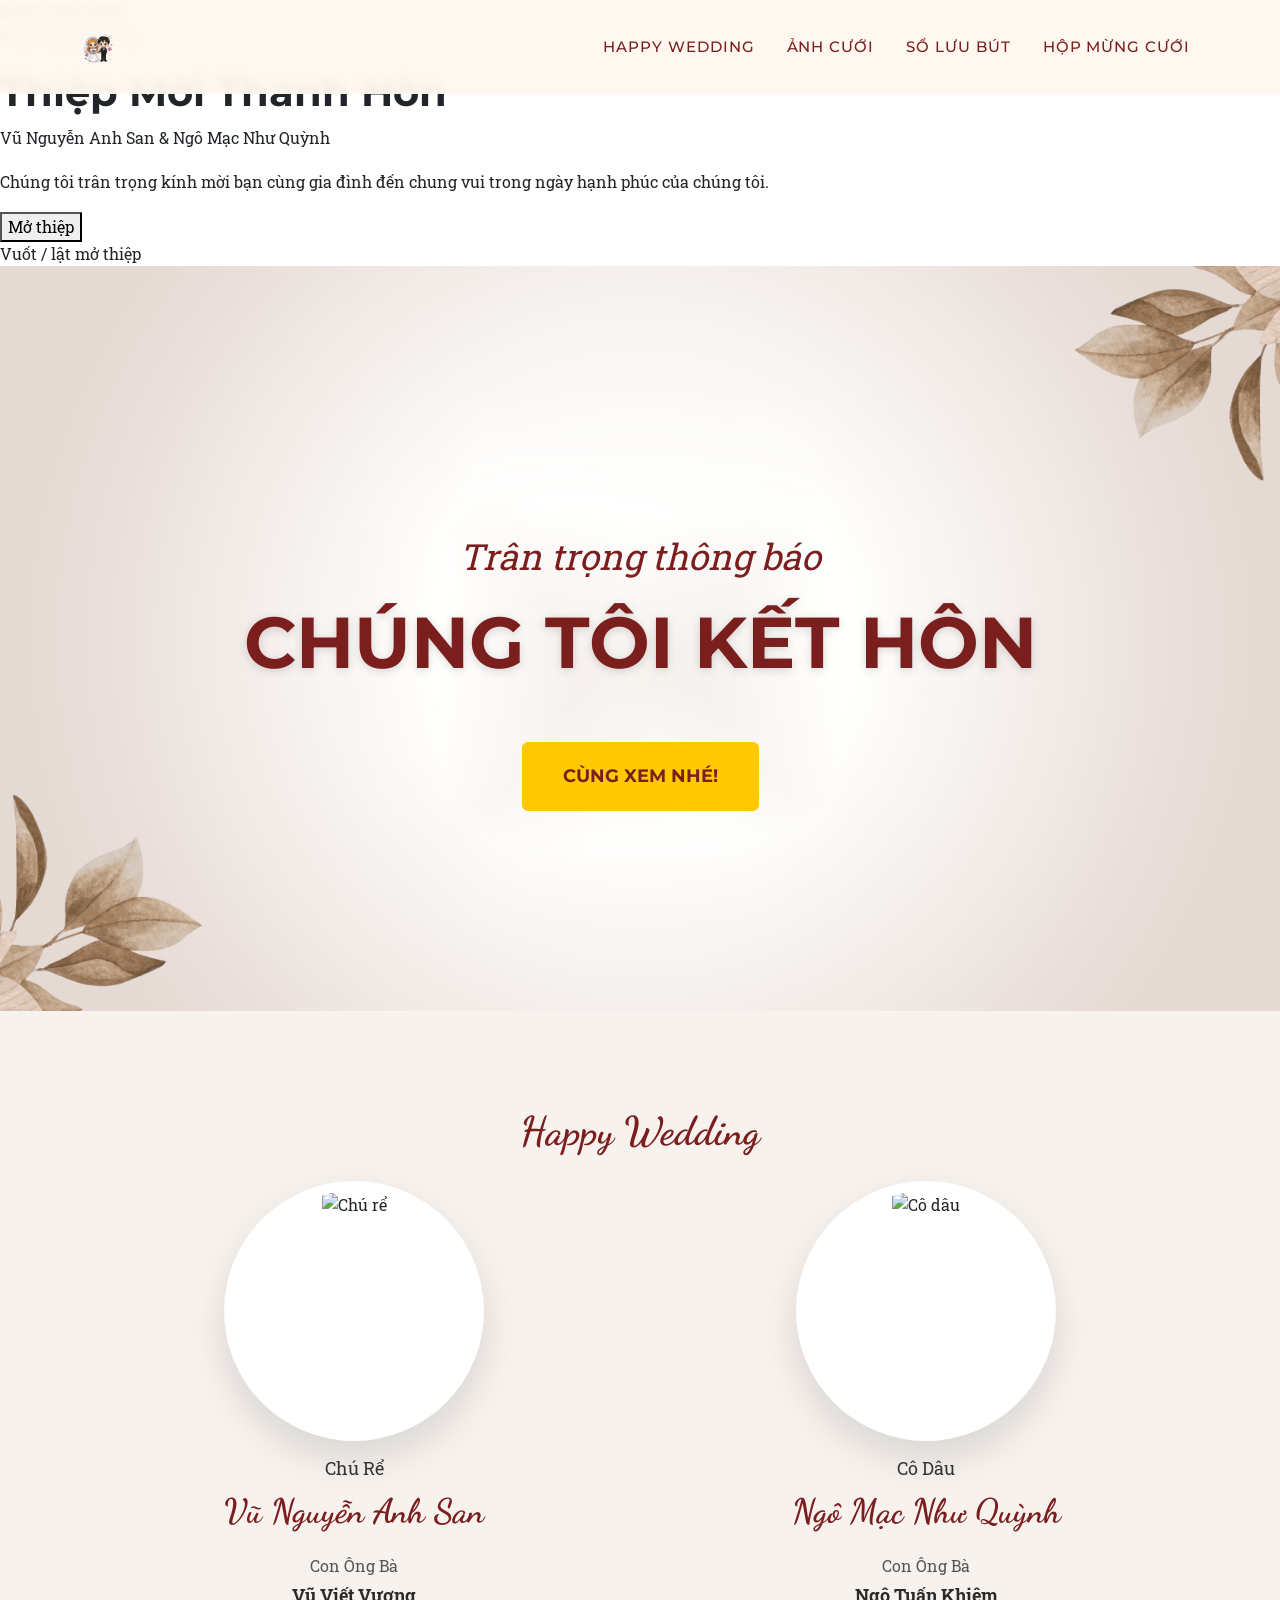
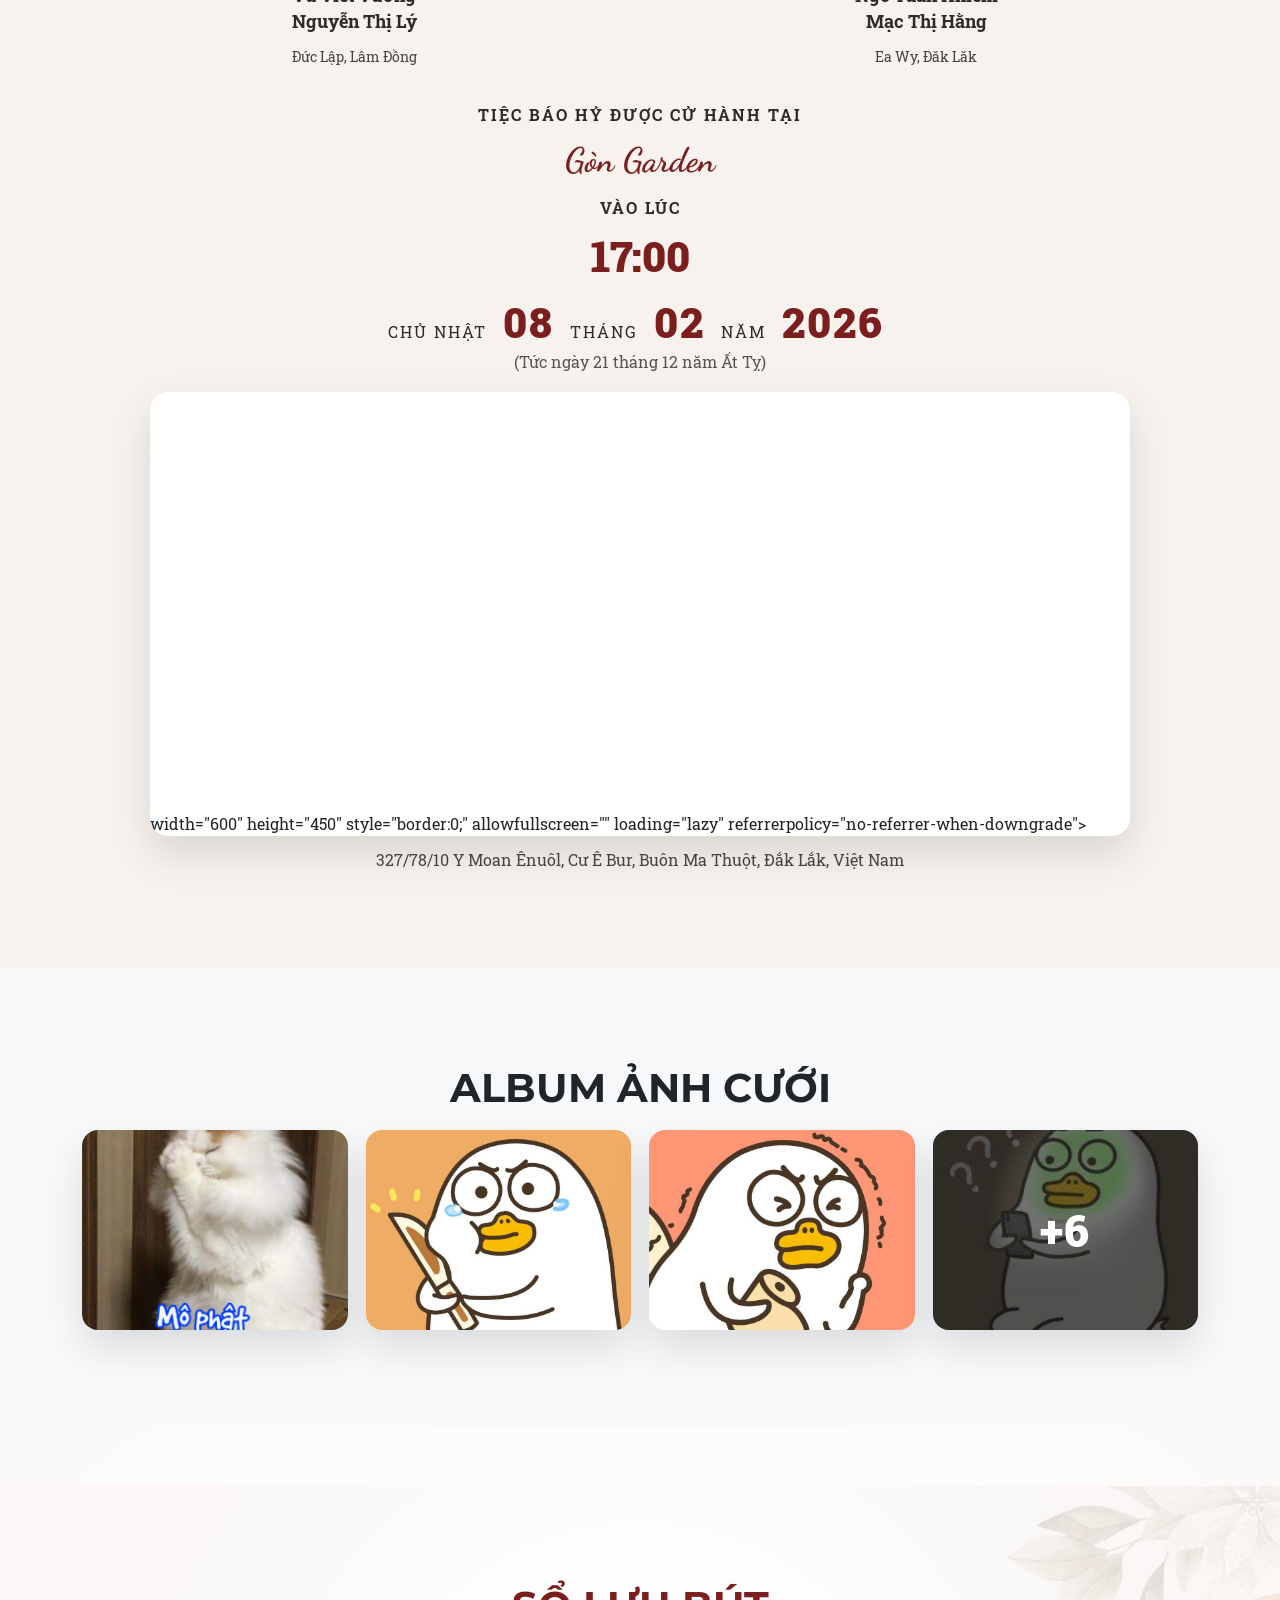
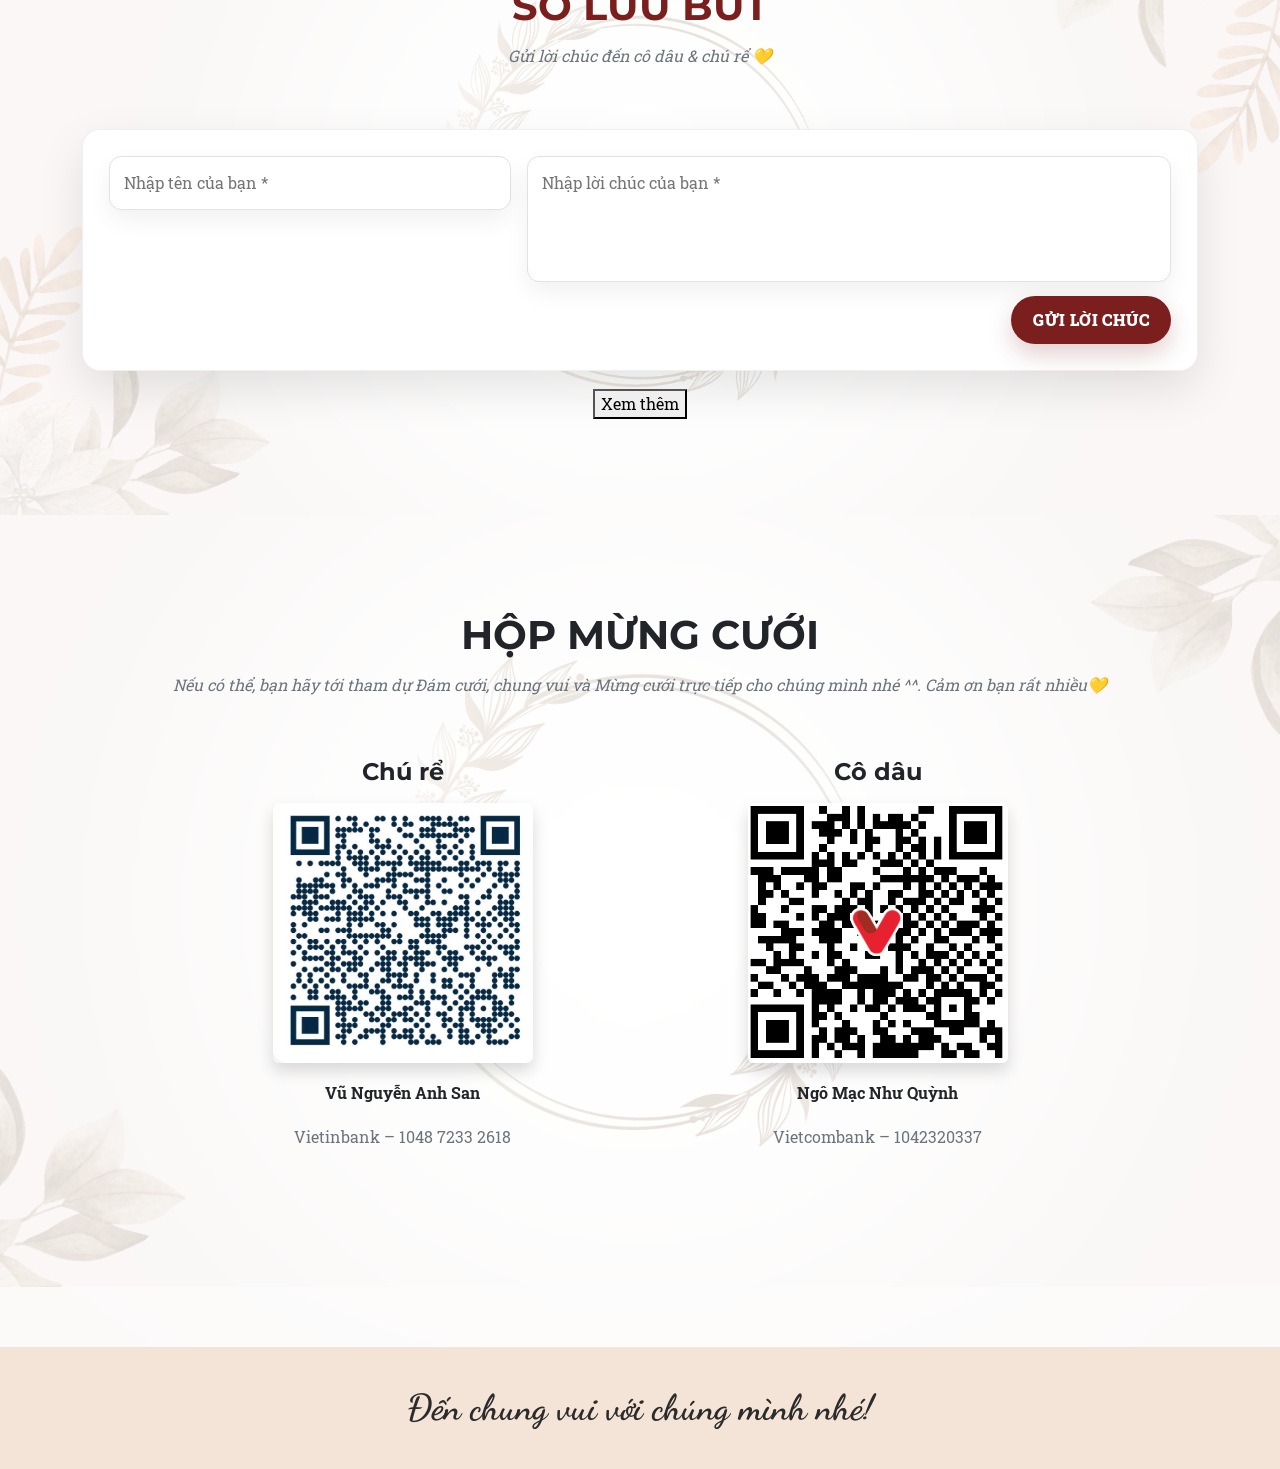
==== index.html @ 480dd7d2 "Update index.html" ====
<!DOCTYPE html>
<html lang="en">
    <head>
        <meta charset="utf-8" />
        <meta name="viewport" content="width=device-width, initial-scale=1, shrink-to-fit=no" />
        <meta name="description" content="" />
        <meta name="author" content="" />
        <title>Thư mời cưới</title>
        <!-- Favicon-->
        <link rel="icon" type="image/x-icon" href="assets/favicon.ico" />
        <!-- Font Awesome icons (free version)-->
        <script src="https://use.fontawesome.com/releases/v6.3.0/js/all.js" crossorigin="anonymous"></script>
        <!-- Google fonts-->
        <link href="https://fonts.googleapis.com/css2?family=Dancing+Script:wght@500;600;700&display=swap" rel="stylesheet">
        <link href="https://fonts.googleapis.com/css2?family=Dancing+Script:wght@600;700&display=swap" rel="stylesheet">
        <link href="https://fonts.googleapis.com/css?family=Montserrat:400,700" rel="stylesheet" type="text/css" />
        <link href="https://fonts.googleapis.com/css?family=Roboto+Slab:400,100,300,700" rel="stylesheet" type="text/css" />
        <!-- Core theme CSS (includes Bootstrap)-->
        <link href="css/styles.css" rel="stylesheet" />
        <link rel="stylesheet" href="https://unpkg.com/photoswipe@5/dist/photoswipe.css">
    </head>
    <body id="page-top">
        <!-- Navigation-->
        <nav class="navbar navbar-expand-lg navbar-dark fixed-top" id="mainNav">
            <div class="container">
                <a class="navbar-brand" href="#page-top"><img src="assets/img/navbar-logo.png" alt="..." /></a>
                <button class="navbar-toggler" type="button" data-bs-toggle="collapse" data-bs-target="#navbarResponsive" aria-controls="navbarResponsive" aria-expanded="false" aria-label="Toggle navigation">
                    Menu
                    <i class="fas fa-bars ms-1"></i>
                </button>
                <div class="collapse navbar-collapse" id="navbarResponsive">
                    <ul class="navbar-nav text-uppercase ms-auto py-4 py-lg-0">
                        <li class="nav-item"><a class="nav-link" href="#services">Happy Wedding</a></li>
                        <li class="nav-item"><a class="nav-link" href="#gallery">Ảnh cưới</a></li>
                        <li class="nav-item"><a class="nav-link" href="#guestbook">SỔ LƯU BÚT</a></li>
                        <li class="nav-item"><a class="nav-link" href="#gift">HỘP MỪNG CƯỚI</a></li>
                    </ul>
                </div>
            </div>
        </nav>

        <div class="invite-opening" id="inviteOpening">
          <div class="invite-opening__bg"></div>
            
          <div class="invite-book" id="inviteBook">
            <div class="invite-book__inside">
              <div class="invite-badge">SAVE THE DATE</div>
              <p class="invite-sub">Trân trọng báo tin</p>
              <h1 class="invite-title">Thiệp Mời Thành Hôn</h1>
              <p class="invite-names">Vũ Nguyễn Anh San &amp; Ngô Mạc Như Quỳnh</p>
              <p class="invite-text">
                Chúng tôi trân trọng kính mời bạn cùng gia đình đến chung vui trong ngày hạnh phúc của chúng tôi.
              </p>
              <button class="invite-open-btn" id="inviteOpenBtn">Mở thiệp</button>
              <div class="invite-note">Vuốt / lật mở thiệp</div>
            </div>
        
            <div class="invite-cover invite-cover--left"></div>
            <div class="invite-cover invite-cover--right"></div>
          </div>
        </div>
        <!-- Masthead-->
        <header class="masthead">
            <div class="container">
                <div class="masthead-subheading">Trân trọng thông báo</div>
                <div class="masthead-heading text-uppercase">CHÚNG TÔI KẾT HÔN</div>
                <a class="btn btn-primary btn-xl text-uppercase" href="#services">Cùng xem nhé!</a>
            </div>
        </header>
        <!-- Services-->
        <section class="page-section happy-section" id="services">
          <div class="container">
            <div class="text-center">
              <h2 class="section-heading text-uppercase happy-title">Happy Wedding</h2>
            </div>
        
            <div class="couple-grid">
              <!-- Chú rể -->
              <div class="couple-card">
                <div class="avatar-wrap">
                  <img class="avatar" src="assets/img/gallery/111.jpg" alt="Chú rể">
                </div>
        
                <div class="role">Chú Rể</div>
                <div class="name-script">Vũ Nguyễn Anh San</div>
        
                <div class="parents">
                  <div class="label">Con Ông Bà</div>
                  <div class="parent-name">Vũ Viết Vương</div>
                  <div class="parent-name">Nguyễn Thị Lý</div>
                </div>
        
                <div class="addr">
                  Đức Lập, Lâm Đồng
                </div>
              </div>
        
              <!-- Cô dâu -->
              <div class="couple-card">
                <div class="avatar-wrap">
                  <img class="avatar" src="assets/img/gallery/222.jpg" alt="Cô dâu">
                </div>
        
                <div class="role">Cô Dâu</div>
                <div class="name-script">Ngô Mạc Như Quỳnh</div>
        
                <div class="parents">
                  <div class="label">Con Ông Bà</div>
                  <div class="parent-name">Ngô Tuấn Khiêm</div>
                  <div class="parent-name">Mạc Thị Hằng</div>
                </div>
        
                <div class="addr">
                  Ea Wy, Đăk Lăk
                </div>
              </div>
            </div>
        
            <div class="ceremony">
              <div class="ceremony-title">TIỆC BÁO HỶ ĐƯỢC CỬ HÀNH TẠI</div>
              <div class="ceremony-place">Gòn Garden</div>
        
              <div class="ceremony-sub">VÀO LÚC</div>
              <div class="ceremony-time">17:00</div>
        
            <div class="ceremony-date">
              CHỦ NHẬT 
              <span class="big-day">08</span> 
              THÁNG 
              <span class="big-day">02</span> 
              NĂM
              <span class="big-day">2026</span>
            </div>
        
              <div class="ceremony-lunar">(Tức ngày 21 tháng 12 năm Ất Tỵ)</div>
            </div>
        
            <div class="map-wrap">
              <iframe src="https://www.google.com/maps/embed?pb=!1m18!1m12!1m3!1d3891.9998570634193!2d108.0478410758182!3d12.713431987578732!2m3!1f0!2f0!3f0!3m2!1i1024!2i768!4f13.1!3m3!1m2!1s0x3171f7ab8fd145df%3A0xd6460111c4bfda36!2zR8OybiBHYXJkZW4gQkJRICYg4bqobSBUaOG7sWMgxJDhu5NuZyBCw6BvIMOKLcSQw6o!5e0!3m2!1svi!2s!4v1768311397384!5m2!1svi!2s" width="600" height="450" style="border:0;" allowfullscreen="" loading="lazy" referrerpolicy="no-referrer-when-downgrade">  
              </iframe>
                width="600"
                height="450"
                style="border:0;"
                allowfullscreen=""
                loading="lazy"
                referrerpolicy="no-referrer-when-downgrade"></iframe>
            </div>
        
            <div class="place-address">
              327/78/10 Y Moan Ênuôl, Cư Ê Bur, Buôn Ma Thuột, Đắk Lắk, Việt Nam
            </div>
          </div>
        </section>
        <!-- Portfolio Grid-->
        <section class="page-section bg-light" id="gallery">
          <div class="container">
            <div class="text-center">
              <h2 class="section-heading text-uppercase">Album Ảnh Cưới</h2>
            </div>
        
            <!-- Grid ngoài -->
            <div class="album-grid" id="albumGrid"></div>
          </div>
        </section>
        
        <!-- Modal viewer -->
        <div class="viewer" id="viewer" aria-hidden="true">
          <div class="viewer__overlay" data-close></div>
        
          <div class="viewer__counter" id="viewerCounter">1 / 1</div>
          <button class="viewer__close" type="button" aria-label="Đóng" data-close>✕</button>
        
          <button class="viewer__arrow viewer__arrow--left" type="button" aria-label="Trước" id="prevBtn">‹</button>
          <button class="viewer__arrow viewer__arrow--right" type="button" aria-label="Sau" id="nextBtn">›</button>
        
          <div class="viewer__stage">
            <div class="viewer__frame">
              <img class="viewer__main" id="viewerMain" src="" alt="Ảnh cưới" />
            </div>
          </div>
        
          <div class="viewer__thumbbar">
            <div class="thumbs" id="thumbs"></div>
          </div>
        </div>
        <!-- About-->
            <!-- Wish-->
        <div class="bg-section-07">
            <section class="page-section bg-light" id="guestbook">
              <div class="container">
                <div class="text-center">
                  <h2 class="section-heading text-uppercase" style="color:#7b1e1e;">Sổ Lưu Bút</h2>
                  <h3 class="section-subheading text-muted">Gửi lời chúc đến cô dâu &amp; chú rể 💛</h3>
                </div>
            
                <div class="guestbook-wrap">
                    <div class="guestbook-form">
                      <div class="gb-row">
                        <input id="gbName" type="text" placeholder="Nhập tên của bạn *">
                        <textarea id="gbMsg" rows="4" placeholder="Nhập lời chúc của bạn *"></textarea>
                      </div>
                    
                      <div class="guestbook-actions">
                        <button id="gbSend" type="button">GỬI LỜI CHÚC</button>
                      </div>
                    
                      <div id="gbStatus" class="guestbook-status"></div>
                  </div>
            
                  <div class="guestbook-list" id="gbList"></div>
            
                  <div class="text-center mt-3">
                    <button id="gbMore" class="gb-more" type="button">Xem thêm</button>
                  </div>
                </div>
              </div>
            </section>
        
            <section class="page-section bg-light" id="gift">
              <div class="container">
                <div class="text-center">
                  <h2 class="section-heading text-uppercase">Hộp Mừng Cưới</h2>
                  <h3 class="section-subheading text-muted">
                    Nếu có thể, bạn hãy tới tham dự Đám cưới, chung vui và Mừng cưới trực tiếp cho chúng mình nhé ^^. Cảm ơn bạn rất nhiều💛
                  </h3>
                </div>
            
                <div class="row justify-content-center mt-4">
                  <!-- CHÚ RỂ -->
                  <div class="col-md-5 text-center mb-4">
                    <h4 class="mb-3">Chú rể</h4>
                    <img 
                      src="assets/img/portfolio/qrchure.png" 
                      alt="QR mừng cưới Vũ Nguyễn Anh San"
                      class="img-fluid rounded shadow"
                      style="max-width: 260px;"
                    >
                    <p class="mt-3">
                      <strong>Vũ Nguyễn Anh San</strong>
                    </p>
                    <p class="text-muted">
                        Vietinbank – 1048 7233 2618
                    </p>
                  </div>
            
                  <!-- CÔ DÂU -->
                  <div class="col-md-5 text-center mb-4">
                    <h4 class="mb-3">Cô dâu</h4>
                    <img 
                      src="assets/img/portfolio/qrcodau.png" 
                      alt="QR mừng cưới Ngô Mạc Như Quỳnh"
                      class="img-fluid rounded shadow"
                      style="max-width: 260px;"
                    >
                    <p class="mt-3">
                      <strong>Ngô Mạc Như Quỳnh</strong>
                    </p>
                    <p class="text-muted">
                        Vietcombank – 1042320337
                    </p>
                  </div>
                </div>
              </div>
            </section>
        </div>
        <!-- Portfolio Modals-->
        <!-- Portfolio item 1 modal popup-->
        <div class="portfolio-modal modal fade" id="portfolioModal1" tabindex="-1" role="dialog" aria-hidden="true">
            <div class="modal-dialog">
                <div class="modal-content">
                    <div class="close-modal" data-bs-dismiss="modal"><img src="assets/img/close-icon.svg" alt="Close modal" /></div>
                    <div class="container">
                        <div class="row justify-content-center">
                            <div class="col-lg-8">
                                <div class="modal-body">
                                    <!-- Project details-->
                                    <h2 class="text-uppercase">Project Name</h2>
                                    <p class="item-intro text-muted">Lorem ipsum dolor sit amet consectetur.</p>
                                    <img class="img-fluid d-block mx-auto" src="assets/img/portfolio/1.jpg" alt="..." />
                                    <p>Use this area to describe your project. Lorem ipsum dolor sit amet, consectetur adipisicing elit. Est blanditiis dolorem culpa incidunt minus dignissimos deserunt repellat aperiam quasi sunt officia expedita beatae cupiditate, maiores repudiandae, nostrum, reiciendis facere nemo!</p>
                                    <ul class="list-inline">
                                        <li>
                                            <strong>Client:</strong>
                                            Threads
                                        </li>
                                        <li>
                                            <strong>Category:</strong>
                                            Illustration
                                        </li>
                                    </ul>
                                    <button class="btn btn-primary btn-xl text-uppercase" data-bs-dismiss="modal" type="button">
                                        <i class="fas fa-xmark me-1"></i>
                                        Close Project
                                    </button>
                                </div>
                            </div>
                        </div>
                    </div>
                </div>
            </div>
        </div>
        <!-- Portfolio item 2 modal popup-->
        <div class="portfolio-modal modal fade" id="portfolioModal2" tabindex="-1" role="dialog" aria-hidden="true">
            <div class="modal-dialog">
                <div class="modal-content">
                    <div class="close-modal" data-bs-dismiss="modal"><img src="assets/img/close-icon.svg" alt="Close modal" /></div>
                    <div class="container">
                        <div class="row justify-content-center">
                            <div class="col-lg-8">
                                <div class="modal-body">
                                    <!-- Project details-->
                                    <h2 class="text-uppercase">Project Name</h2>
                                    <p class="item-intro text-muted">Lorem ipsum dolor sit amet consectetur.</p>
                                    <img class="img-fluid d-block mx-auto" src="assets/img/portfolio/2.jpg" alt="..." />
                                    <p>Use this area to describe your project. Lorem ipsum dolor sit amet, consectetur adipisicing elit. Est blanditiis dolorem culpa incidunt minus dignissimos deserunt repellat aperiam quasi sunt officia expedita beatae cupiditate, maiores repudiandae, nostrum, reiciendis facere nemo!</p>
                                    <ul class="list-inline">
                                        <li>
                                            <strong>Client:</strong>
                                            Explore
                                        </li>
                                        <li>
                                            <strong>Category:</strong>
                                            Graphic Design
                                        </li>
                                    </ul>
                                    <button class="btn btn-primary btn-xl text-uppercase" data-bs-dismiss="modal" type="button">
                                        <i class="fas fa-xmark me-1"></i>
                                        Close Project
                                    </button>
                                </div>
                            </div>
                        </div>
                    </div>
                </div>
            </div>
        </div>
        <!-- Portfolio item 3 modal popup-->
        <div class="portfolio-modal modal fade" id="portfolioModal3" tabindex="-1" role="dialog" aria-hidden="true">
            <div class="modal-dialog">
                <div class="modal-content">
                    <div class="close-modal" data-bs-dismiss="modal"><img src="assets/img/close-icon.svg" alt="Close modal" /></div>
                    <div class="container">
                        <div class="row justify-content-center">
                            <div class="col-lg-8">
                                <div class="modal-body">
                                    <!-- Project details-->
                                    <h2 class="text-uppercase">Project Name</h2>
                                    <p class="item-intro text-muted">Lorem ipsum dolor sit amet consectetur.</p>
                                    <img class="img-fluid d-block mx-auto" src="assets/img/portfolio/3.jpg" alt="..." />
                                    <p>Use this area to describe your project. Lorem ipsum dolor sit amet, consectetur adipisicing elit. Est blanditiis dolorem culpa incidunt minus dignissimos deserunt repellat aperiam quasi sunt officia expedita beatae cupiditate, maiores repudiandae, nostrum, reiciendis facere nemo!</p>
                                    <ul class="list-inline">
                                        <li>
                                            <strong>Client:</strong>
                                            Finish
                                        </li>
                                        <li>
                                            <strong>Category:</strong>
                                            Identity
                                        </li>
                                    </ul>
                                    <button class="btn btn-primary btn-xl text-uppercase" data-bs-dismiss="modal" type="button">
                                        <i class="fas fa-xmark me-1"></i>
                                        Close Project
                                    </button>
                                </div>
                            </div>
                        </div>
                    </div>
                </div>
            </div>
        </div>
        <!-- Portfolio item 4 modal popup-->
        <div class="portfolio-modal modal fade" id="portfolioModal4" tabindex="-1" role="dialog" aria-hidden="true">
            <div class="modal-dialog">
                <div class="modal-content">
                    <div class="close-modal" data-bs-dismiss="modal"><img src="assets/img/close-icon.svg" alt="Close modal" /></div>
                    <div class="container">
                        <div class="row justify-content-center">
                            <div class="col-lg-8">
                                <div class="modal-body">
                                    <!-- Project details-->
                                    <h2 class="text-uppercase">Project Name</h2>
                                    <p class="item-intro text-muted">Lorem ipsum dolor sit amet consectetur.</p>
                                    <img class="img-fluid d-block mx-auto" src="assets/img/portfolio/4.jpg" alt="..." />
                                    <p>Use this area to describe your project. Lorem ipsum dolor sit amet, consectetur adipisicing elit. Est blanditiis dolorem culpa incidunt minus dignissimos deserunt repellat aperiam quasi sunt officia expedita beatae cupiditate, maiores repudiandae, nostrum, reiciendis facere nemo!</p>
                                    <ul class="list-inline">
                                        <li>
                                            <strong>Client:</strong>
                                            Lines
                                        </li>
                                        <li>
                                            <strong>Category:</strong>
                                            Branding
                                        </li>
                                    </ul>
                                    <button class="btn btn-primary btn-xl text-uppercase" data-bs-dismiss="modal" type="button">
                                        <i class="fas fa-xmark me-1"></i>
                                        Close Project
                                    </button>
                                </div>
                            </div>
                        </div>
                    </div>
                </div>
            </div>
        </div>
        <!-- Portfolio item 5 modal popup-->
        <div class="portfolio-modal modal fade" id="portfolioModal5" tabindex="-1" role="dialog" aria-hidden="true">
            <div class="modal-dialog">
                <div class="modal-content">
                    <div class="close-modal" data-bs-dismiss="modal"><img src="assets/img/close-icon.svg" alt="Close modal" /></div>
                    <div class="container">
                        <div class="row justify-content-center">
                            <div class="col-lg-8">
                                <div class="modal-body">
                                    <!-- Project details-->
                                    <h2 class="text-uppercase">Project Name</h2>
                                    <p class="item-intro text-muted">Lorem ipsum dolor sit amet consectetur.</p>
                                    <img class="img-fluid d-block mx-auto" src="assets/img/portfolio/5.jpg" alt="..." />
                                    <p>Use this area to describe your project. Lorem ipsum dolor sit amet, consectetur adipisicing elit. Est blanditiis dolorem culpa incidunt minus dignissimos deserunt repellat aperiam quasi sunt officia expedita beatae cupiditate, maiores repudiandae, nostrum, reiciendis facere nemo!</p>
                                    <ul class="list-inline">
                                        <li>
                                            <strong>Client:</strong>
                                            Southwest
                                        </li>
                                        <li>
                                            <strong>Category:</strong>
                                            Website Design
                                        </li>
                                    </ul>
                                    <button class="btn btn-primary btn-xl text-uppercase" data-bs-dismiss="modal" type="button">
                                        <i class="fas fa-xmark me-1"></i>
                                        Close Project
                                    </button>
                                </div>
                            </div>
                        </div>
                    </div>
                </div>
            </div>
        </div>
        <!-- Portfolio item 6 modal popup-->
        <div class="portfolio-modal modal fade" id="portfolioModal6" tabindex="-1" role="dialog" aria-hidden="true">
            <div class="modal-dialog">
                <div class="modal-content">
                    <div class="close-modal" data-bs-dismiss="modal"><img src="assets/img/close-icon.svg" alt="Close modal" /></div>
                    <div class="container">
                        <div class="row justify-content-center">
                            <div class="col-lg-8">
                                <div class="modal-body">
                                    <!-- Project details-->
                                    <h2 class="text-uppercase">Project Name</h2>
                                    <p class="item-intro text-muted">Lorem ipsum dolor sit amet consectetur.</p>
                                    <img class="img-fluid d-block mx-auto" src="assets/img/portfolio/6.jpg" alt="..." />
                                    <p>Use this area to describe your project. Lorem ipsum dolor sit amet, consectetur adipisicing elit. Est blanditiis dolorem culpa incidunt minus dignissimos deserunt repellat aperiam quasi sunt officia expedita beatae cupiditate, maiores repudiandae, nostrum, reiciendis facere nemo!</p>
                                    <ul class="list-inline">
                                        <li>
                                            <strong>Client:</strong>
                                            Window
                                        </li>
                                        <li>
                                            <strong>Category:</strong>
                                            Photography
                                        </li>
                                    </ul>
                                    <button class="btn btn-primary btn-xl text-uppercase" data-bs-dismiss="modal" type="button">
                                        <i class="fas fa-xmark me-1"></i>
                                        Close Project
                                    </button>
                                </div>
                            </div>
                        </div>
                    </div>
                </div>
            </div>
        </div>
        <!-- Bootstrap core JS-->
        <script src="https://cdn.jsdelivr.net/npm/bootstrap@5.2.3/dist/js/bootstrap.bundle.min.js"></script>
        <!-- Core theme JS-->
        <script src="js/scripts.js"></script>
        <!-- * * * * * * * * * * * * * * * * * * * * * * * * * * * * * * * * * * * * * * * *-->
        <!-- * *                               SB Forms JS                               * *-->
        <!-- * * Activate your form at https://startbootstrap.com/solution/contact-forms * *-->
        <!-- * * * * * * * * * * * * * * * * * * * * * * * * * * * * * * * * * * * * * * * *-->
        <script src="https://cdn.startbootstrap.com/sb-forms-latest.js"></script>
        <script>
          const images = [
            "assets/img/gallery/01.jpg",
            "assets/img/gallery/02.jpg",
            "assets/img/gallery/03.jpg",
            "assets/img/gallery/04.jpg",
            "assets/img/gallery/05.jpg",
            "assets/img/gallery/06.jpg",
            "assets/img/gallery/08.jpg",
            "assets/img/gallery/09.jpg",
            "assets/img/gallery/10.jpg",
            "assets/img/gallery/11.jpg"
          ];
        
          const albumGrid = document.getElementById("albumGrid");
          const viewer = document.getElementById("viewer");
          const viewerMain = document.getElementById("viewerMain");
          const viewerCounter = document.getElementById("viewerCounter");
          const thumbsEl = document.getElementById("thumbs");
          const prevBtn = document.getElementById("prevBtn");
          const nextBtn = document.getElementById("nextBtn");
        
          let currentIndex = 0;
        
          function renderOutsideGrid() {
            const show = Math.min(4, images.length);
            albumGrid.innerHTML = "";
        
            for (let i = 0; i < show; i++) {
              const card = document.createElement("div");
              card.className = "album-card";
              card.dataset.index = String(i);
        
              card.innerHTML = `
                <img src="${images[i]}" alt="Ảnh ${i+1}" />
                ${i === 3 && images.length > 4 ? `<div class="more-badge">+${images.length - 4}</div>` : ``}
              `;
        
              card.addEventListener("click", () => openViewer(i));
              albumGrid.appendChild(card);
            }
          }
        
          function renderThumbs() {
            thumbsEl.innerHTML = "";
            images.forEach((src, idx) => {
              const t = document.createElement("div");
              t.className = "thumb";
              t.dataset.index = String(idx);
              t.innerHTML = `<img src="${src}" alt="thumb ${idx+1}" />`;
              t.addEventListener("click", () => setIndex(idx, true));
              thumbsEl.appendChild(t);
            });
          }
        
          function updateActiveThumb(scrollIntoView = false) {
            const all = thumbsEl.querySelectorAll(".thumb");
            all.forEach(el => el.classList.remove("is-active"));
            const active = thumbsEl.querySelector(`.thumb[data-index="${currentIndex}"]`);
            if (active) {
              active.classList.add("is-active");
              if (scrollIntoView) active.scrollIntoView({ behavior:"smooth", inline:"center", block:"nearest" });
            }
          }
        
          function setIndex(idx, scrollThumb = false) {
            currentIndex = (idx + images.length) % images.length;
            viewerMain.src = images[currentIndex];
            viewerCounter.textContent = `${currentIndex + 1} / ${images.length}`;
            updateActiveThumb(scrollThumb);
          }
        
          function openViewer(startIndex) {
            viewer.classList.add("is-open");
            viewer.setAttribute("aria-hidden", "false");
            document.body.style.overflow = "hidden";
            setIndex(startIndex, true);
          }
        
          function closeViewer() {
            viewer.classList.remove("is-open");
            viewer.setAttribute("aria-hidden", "true");
            document.body.style.overflow = "";
          }
        
          function next() { setIndex(currentIndex + 1, true); }
          function prev() { setIndex(currentIndex - 1, true); }
        
          prevBtn.addEventListener("click", prev);
          nextBtn.addEventListener("click", next);
        
          viewer.addEventListener("click", (e) => {
            if (e.target && e.target.matches("[data-close]")) closeViewer();
          });
        
          window.addEventListener("keydown", (e) => {
            if (!viewer.classList.contains("is-open")) return;
            if (e.key === "Escape") closeViewer();
            if (e.key === "ArrowRight") next();
            if (e.key === "ArrowLeft") prev();
          });
        
          // INIT
          renderOutsideGrid();
          renderThumbs();
        </script> 
        <script>
          const GB_API = "https://script.google.com/macros/s/AKfycbx6uKyTrrE9kx4wsW1dIon1RhnpH4Nba31AW2id_GzCeuI17L49pAUrdxjXKUncJQyw1Q/exec"; // dán URL Apps Script /exec vào đây
          let gbLimit = 10;
        
          const elName = document.getElementById("gbName");
          const elMsg = document.getElementById("gbMsg");
          const elSend = document.getElementById("gbSend");
          const elStatus = document.getElementById("gbStatus");
          const elList = document.getElementById("gbList");
          const elMore = document.getElementById("gbMore");
        
          function fmtTime(t){
            try{
              const d = new Date(t);
              return d.toLocaleString("vi-VN");
            }catch(e){ return ""; }
          }
        
          function render(items){
              elList.innerHTML = items.map(it => {
                const name = (it.name || "").trim();
                const initial = name ? name[0].toUpperCase() : "❤";
                return `
                  <div class="wish-card">
                    <div class="wish-avatar">${escapeHtml(initial)}</div>
            
                    <div class="wish-body">
                      <div class="wish-top">
                        <div class="wish-name">${escapeHtml(name || "Ẩn danh")}</div>
                        <div class="wish-time">${fmtTime(it.time)}</div>
                      </div>
                      <div class="wish-msg">${escapeHtml(it.message || "")}</div>
                    </div>
                  </div>
                `;
              }).join("");
            }
            
          function escapeHtml(s){
            return String(s).replace(/[&<>"']/g, m => ({
              "&":"&amp;","<":"&lt;",">":"&gt;",'"':"&quot;","'":"&#39;"
            }[m]));
          }
        
          async function loadWishes(){
            const url = `${GB_API}?action=list&limit=${gbLimit}`;
            const res = await fetch(url);
            const data = await res.json();
            if (data.ok) render(data.items || []);
          }
        
          async function sendWish(){
            const name = (elName.value || "").trim();
            const message = (elMsg.value || "").trim();
        
            if(!name || !message){
              elStatus.textContent = "Vui lòng nhập tên và lời chúc.";
              return;
            }
        
            elSend.disabled = true;
            elStatus.textContent = "Đang gửi...";
        
            const res = await fetch(GB_API, {
              method: "POST",
              headers: { "Content-Type": "text/plain;charset=utf-8" },
              body: JSON.stringify({ name, message, ua: navigator.userAgent })
            });
        
            const data = await res.json();
            if(data.ok){
              elStatus.textContent = "Đã gửi lời chúc 💛";
              elMsg.value = "";
              gbLimit = Math.max(gbLimit, 10);
              await loadWishes();
            }else{
              elStatus.textContent = "Gửi thất bại: " + (data.error || "Unknown");
            }
        
            elSend.disabled = false;
          }
        
          elSend.addEventListener("click", sendWish);
          elMore.addEventListener("click", async () => { gbLimit += 10; await loadWishes(); });
        
          // load lần đầu
          loadWishes();
        </script>
        <footer class="wedding-footer">
          Đến chung vui với chúng mình nhé!
        </footer>
        <script>
        (function () {
          const OFFSET = 90; // chiều cao navbar, chỉnh 70-110 tùy giao diện
        
          function getHashFromHref(href) {
            try {
              // hỗ trợ cả #id và /path#id và full URL#id
              const u = new URL(href, window.location.href);
              return u.hash; // "#guestbook"
            } catch (e) {
              // fallback nếu href lạ
              const i = href.indexOf("#");
              return i >= 0 ? href.slice(i) : "";
            }
          }
        
          document.addEventListener("click", function (e) {
            const a = e.target.closest('a[href*="#"]');
            if (!a) return;
        
            const hash = getHashFromHref(a.getAttribute("href"));
            if (!hash || hash === "#") return;
        
            // chỉ xử lý nếu hash trỏ tới element trong trang hiện tại
            const el = document.querySelector(hash);
            if (!el) return;
        
            e.preventDefault();
        
            const top = el.getBoundingClientRect().top + window.pageYOffset - OFFSET;
            window.scrollTo({ top, behavior: "smooth" });
        
            // cập nhật URL hash nhưng không nhảy
            history.pushState(null, "", hash);
        
            // đóng menu mobile nếu đang mở (Bootstrap)
            const toggler = document.querySelector(".navbar-toggler");
            const collapse = document.querySelector("#navbarResponsive");
            if (toggler && collapse && collapse.classList.contains("show")) toggler.click();
          });
        })();
        </script>
    </body>
</html>
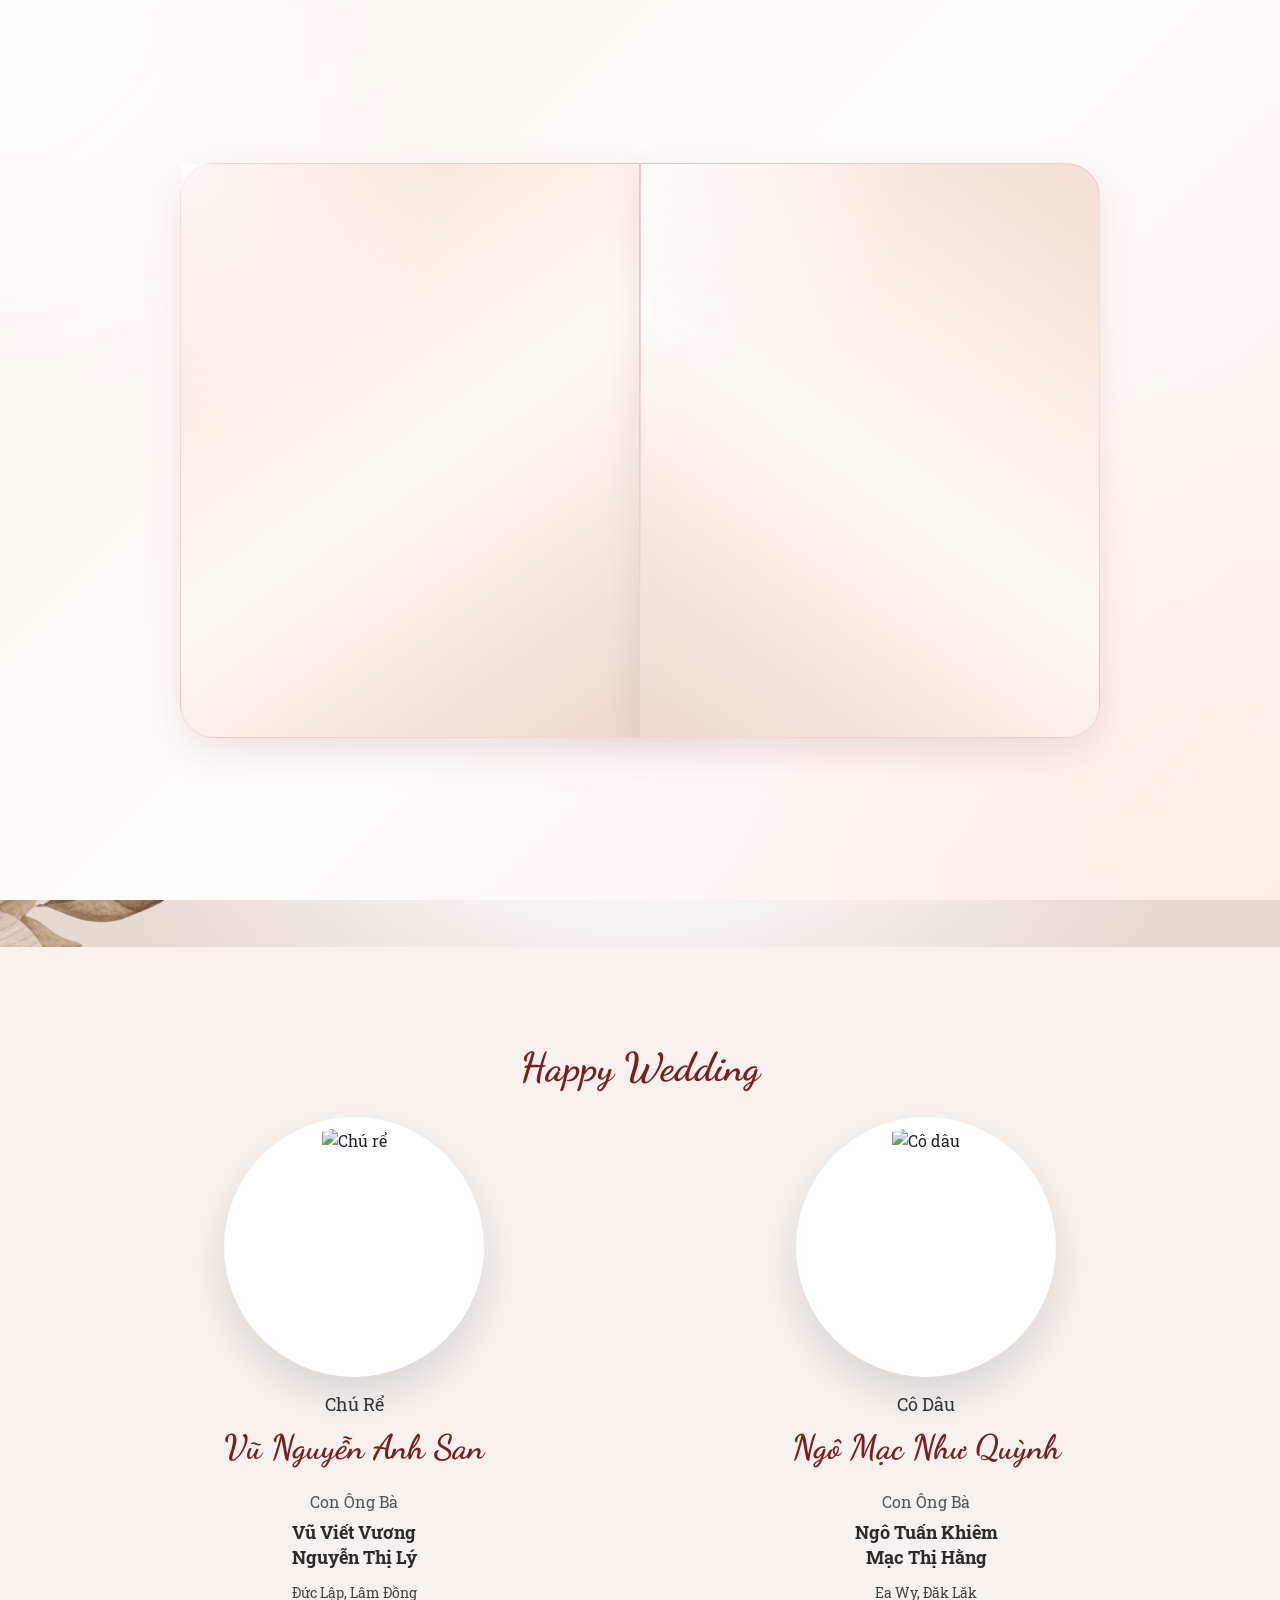
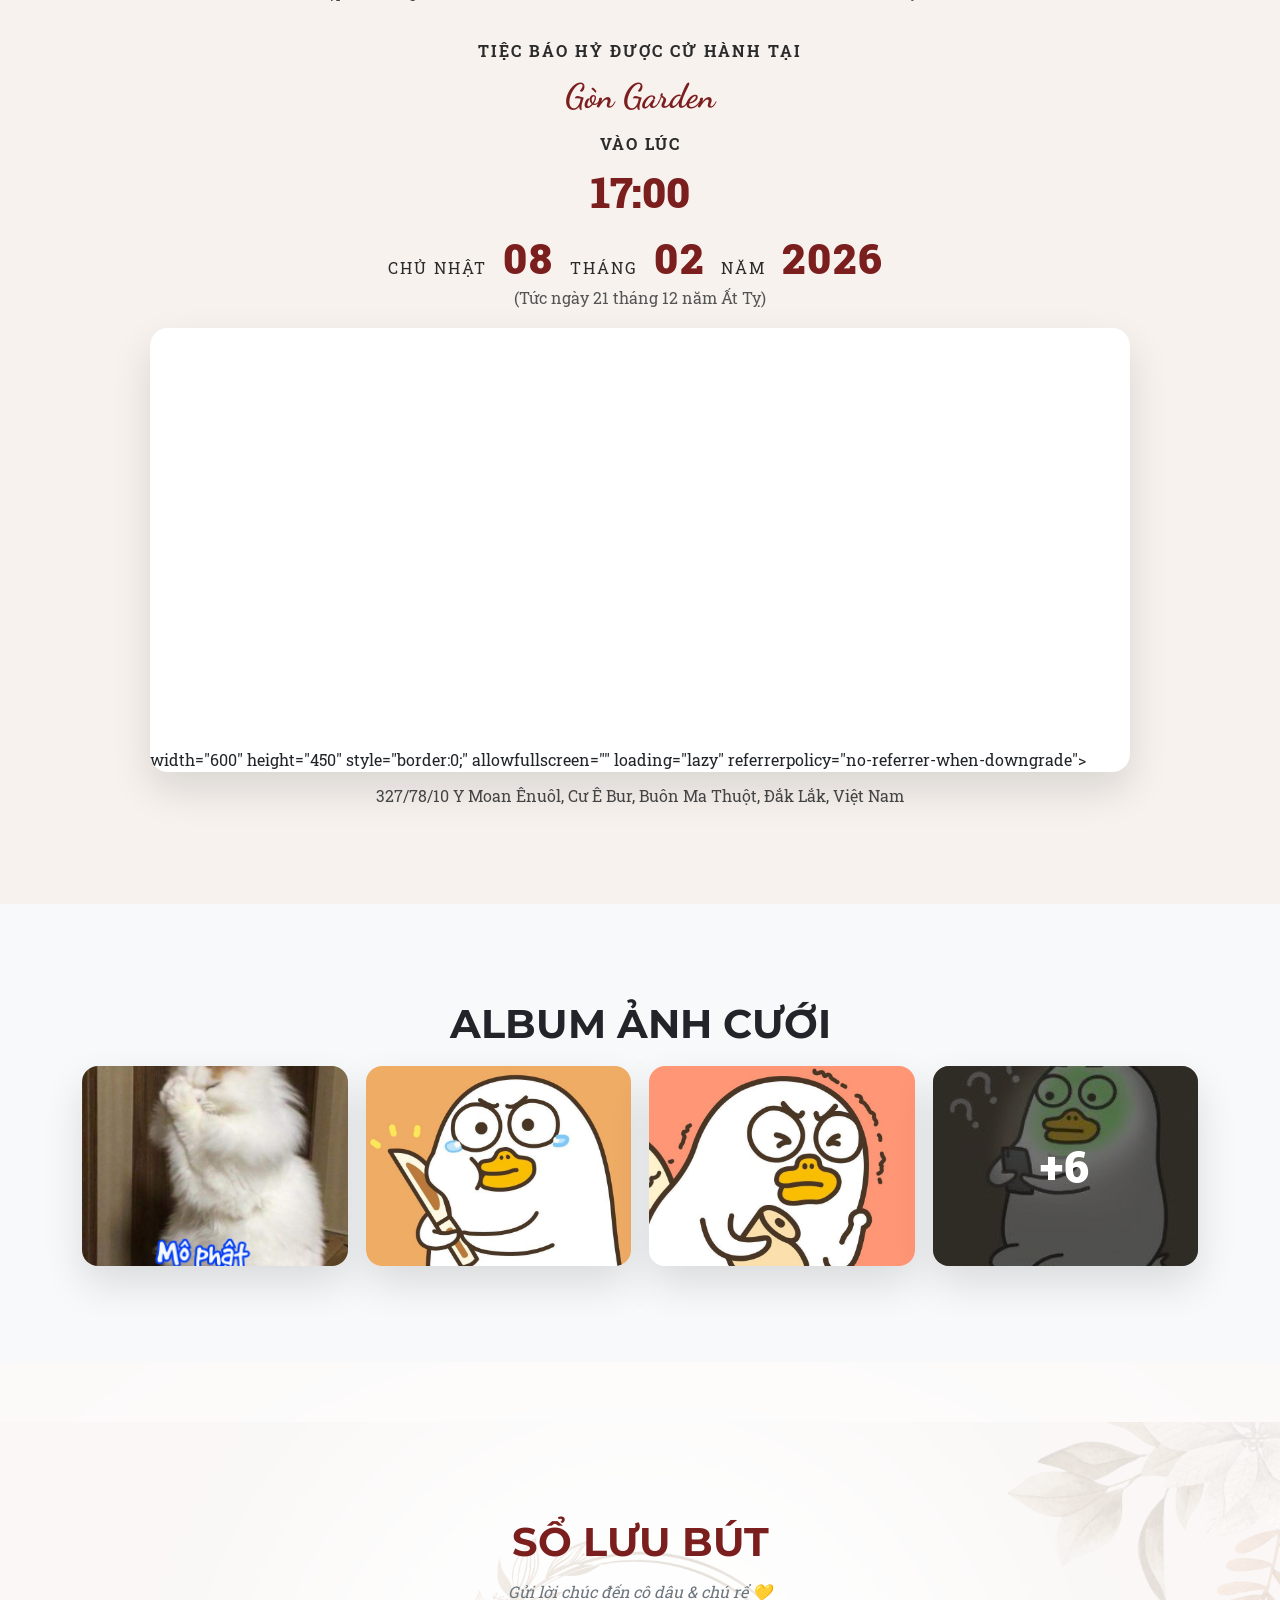
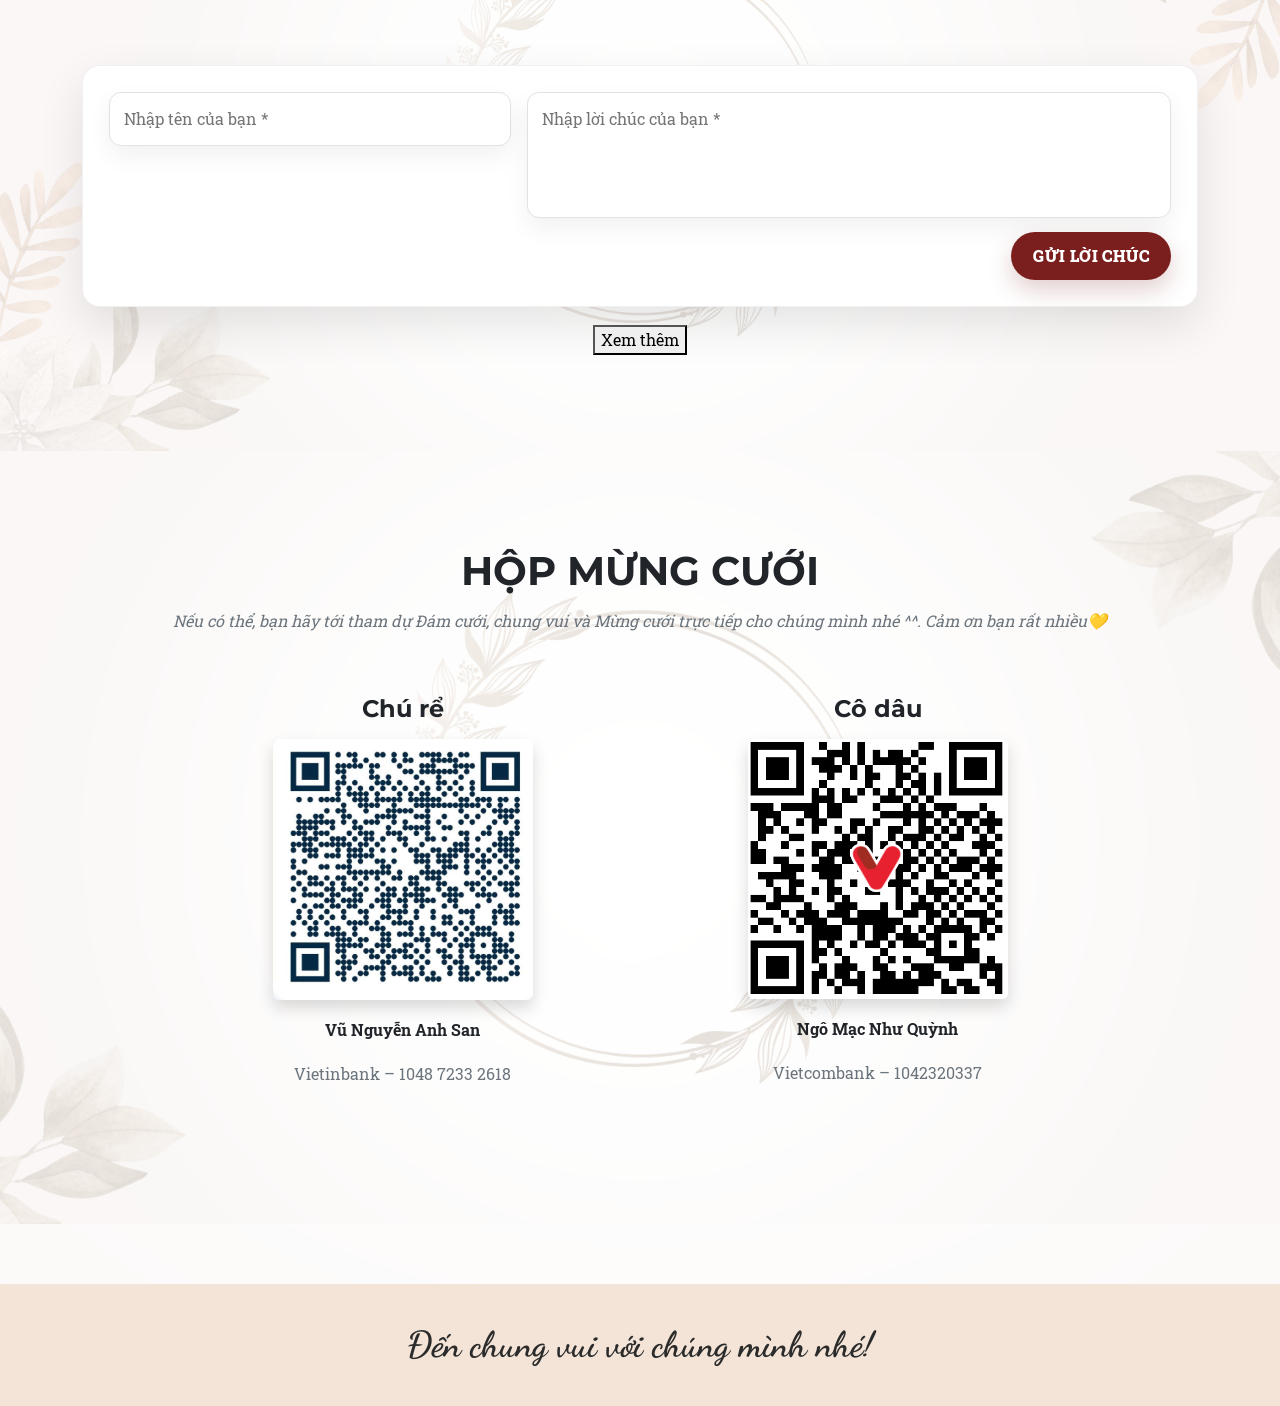
==== commit 1c76780c: "Update index.html" ====
--- a/index.html
+++ b/index.html
@@ -38,7 +38,30 @@
                 </div>
             </div>
         </nav>
-
+        <div class="mail-opening" id="mailOpening">
+          <div class="mail-opening__bg"></div>
+        
+          <div class="envelope-scene" id="envelopeScene">
+            <div class="mail-hint" id="mailHint">Vuốt lên để mở thư</div>
+        
+            <div class="envelope" id="envelope">
+              <div class="envelope-letter" id="envelopeLetter">
+                <div class="letter-inner">
+                  <p class="letter-kicker">SAVE THE DATE</p>
+                  <h2 class="letter-title">Thiệp Mời Thành Hôn</h2>
+                  <p class="letter-names">Vũ Nguyễn Anh San &amp; Ngô Mạc Như Quỳnh</p>
+                  <p class="letter-desc">
+                    Trân trọng kính mời bạn cùng gia đình đến chung vui trong ngày hạnh phúc của chúng tôi.
+                  </p>
+                </div>
+              </div>
+        
+              <div class="envelope-back"></div>
+              <div class="envelope-flap" id="envelopeFlap"></div>
+              <div class="envelope-front"></div>
+            </div>
+          </div>
+        </div>
         <div class="invite-opening" id="inviteOpening">
           <div class="invite-opening__bg"></div>
             
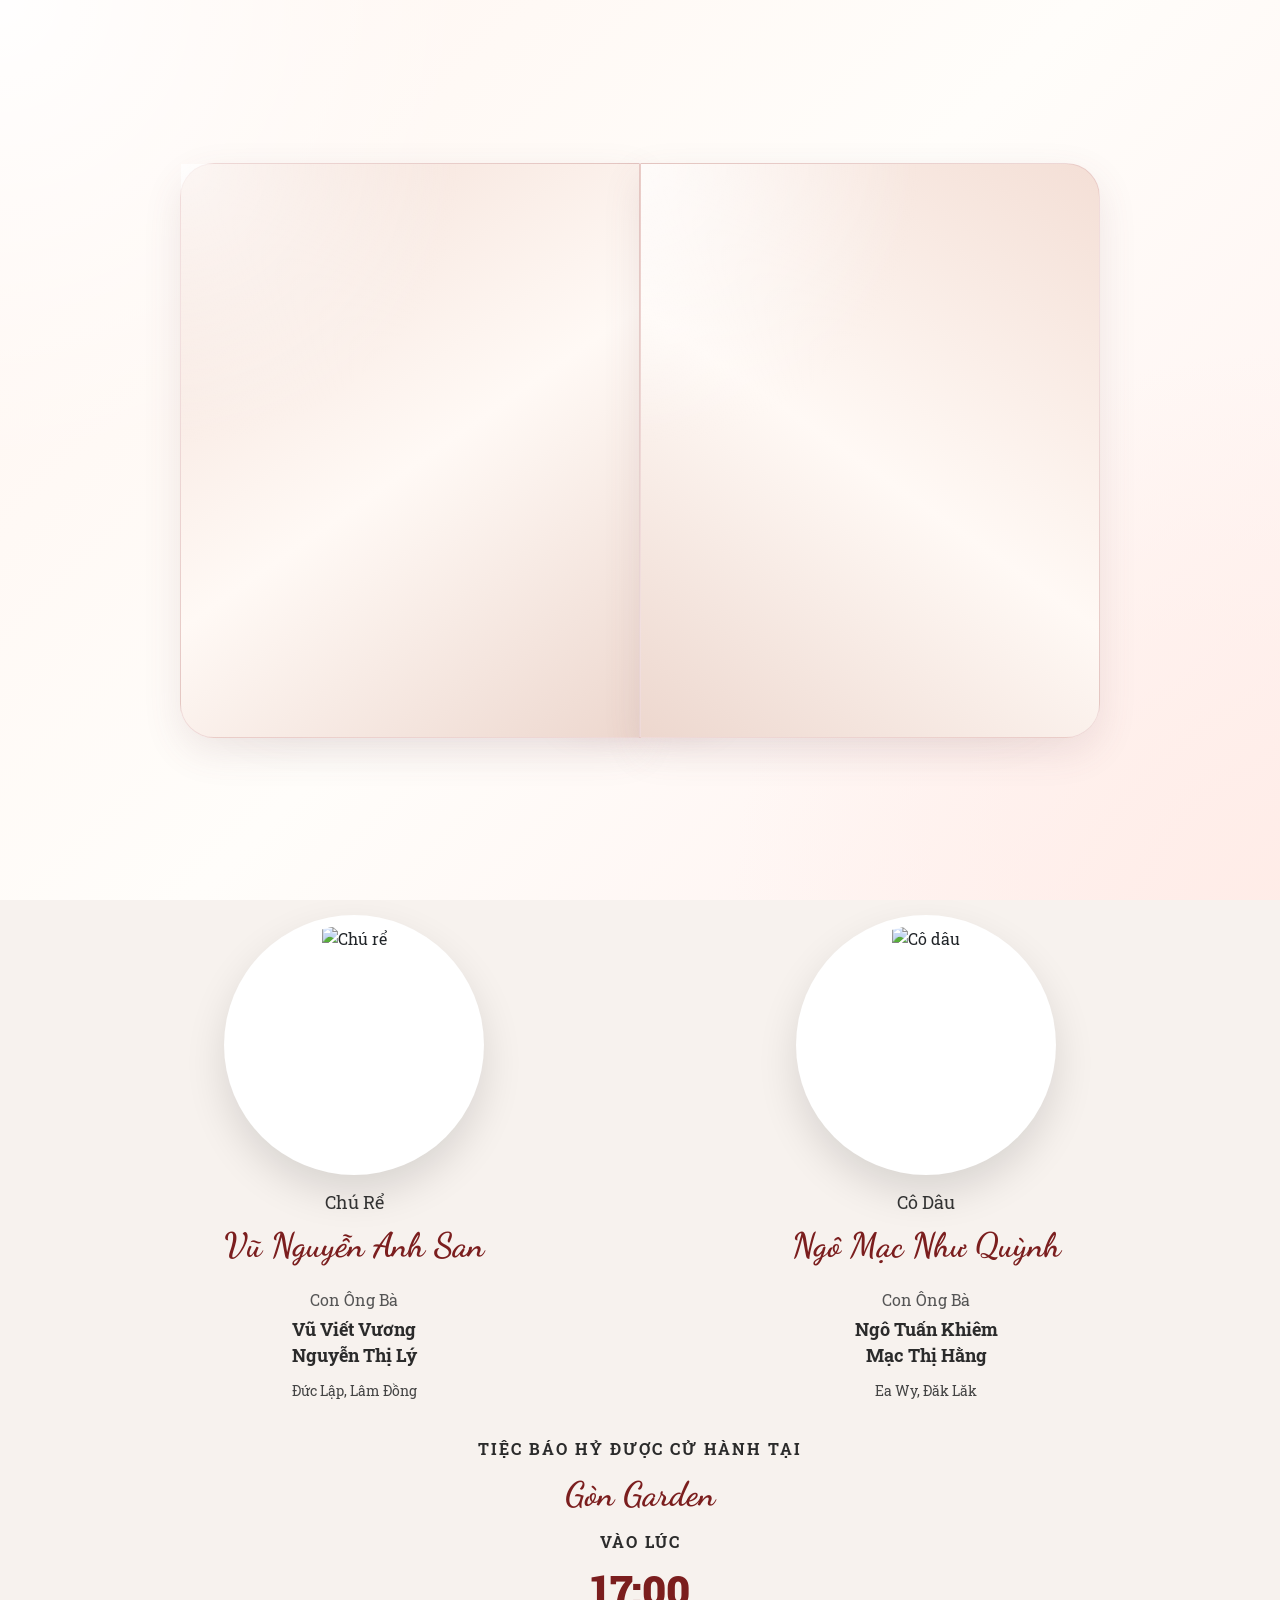
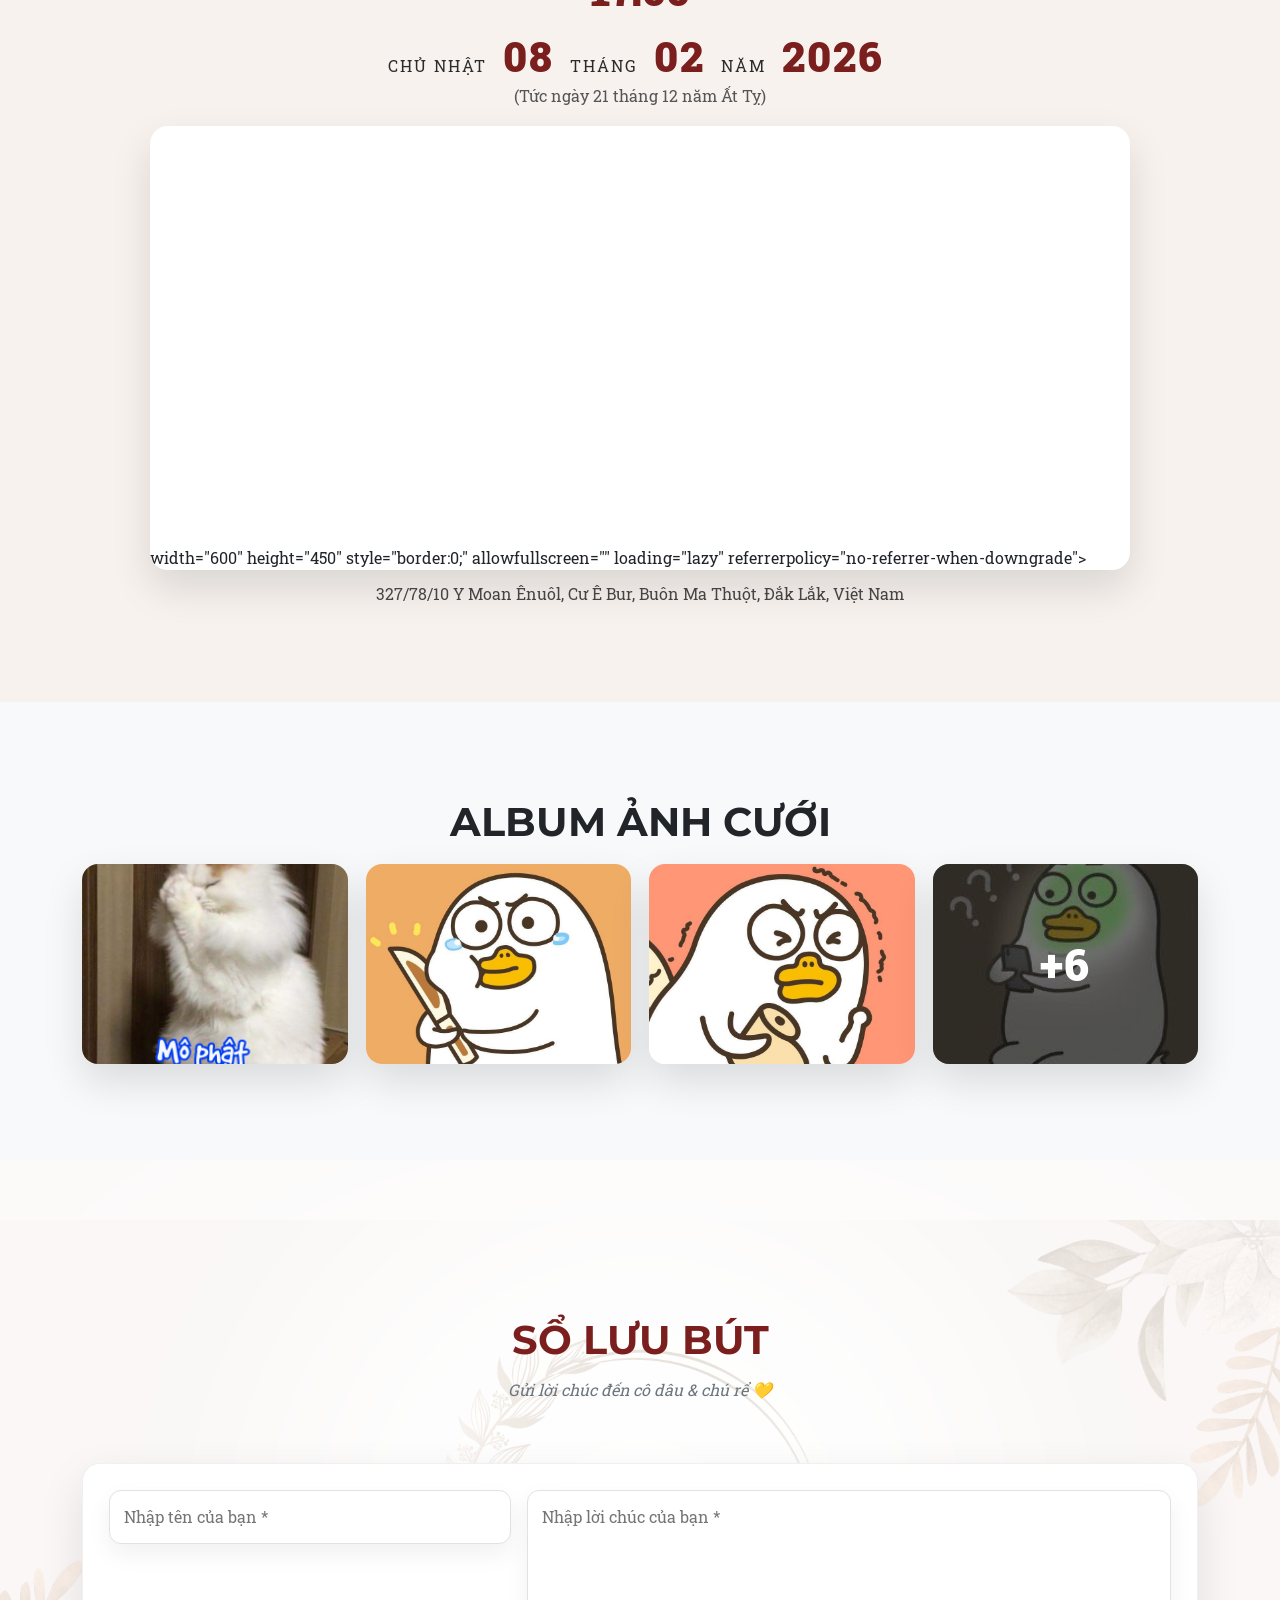
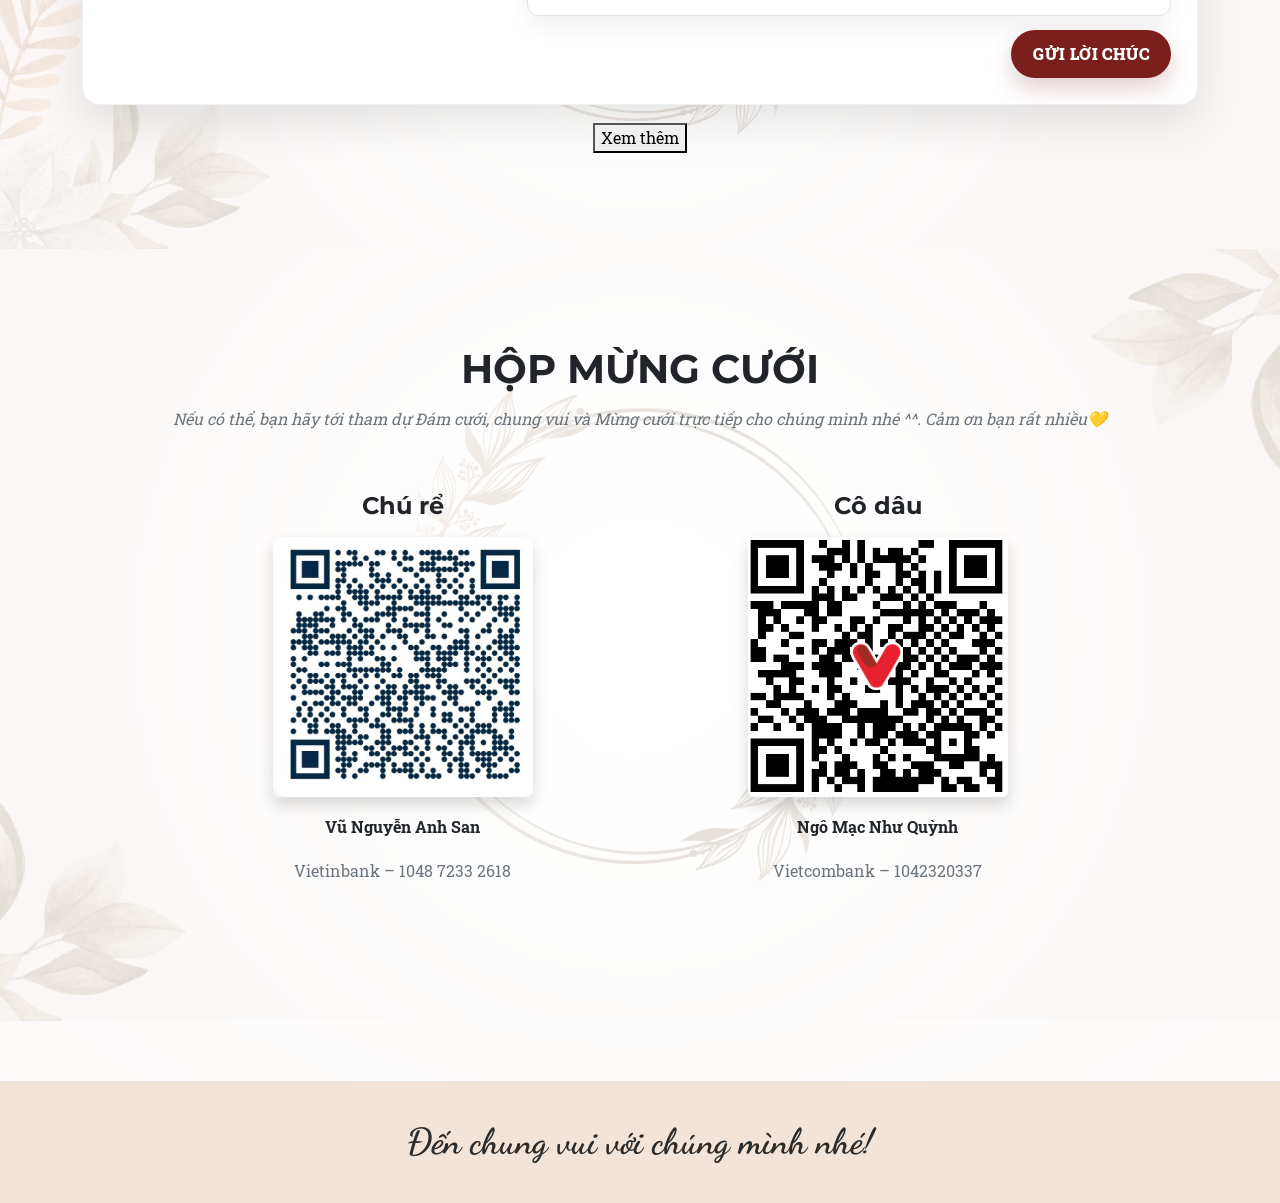
==== commit 1ccaeeaf: "Update index.html" ====
--- a/index.html
+++ b/index.html
@@ -41,24 +41,24 @@
         <div class="mail-opening" id="mailOpening">
           <div class="mail-opening__bg"></div>
         
-          <div class="envelope-scene" id="envelopeScene">
-            <div class="mail-hint" id="mailHint">Vuốt lên để mở thư</div>
-        
-            <div class="envelope" id="envelope">
-              <div class="envelope-letter" id="envelopeLetter">
-                <div class="letter-inner">
-                  <p class="letter-kicker">SAVE THE DATE</p>
-                  <h2 class="letter-title">Thiệp Mời Thành Hôn</h2>
-                  <p class="letter-names">Vũ Nguyễn Anh San &amp; Ngô Mạc Như Quỳnh</p>
-                  <p class="letter-desc">
+          <div class="invite-scene" id="inviteScene">
+            <div class="mail-hint" id="mailHint">Thả tay để mở tiếp</div>
+        
+            <div class="lux-envelope" id="luxEnvelope">
+              <div class="lux-card" id="luxCard">
+                <div class="lux-card__inner">
+                  <p class="lux-kicker">SAVE THE DATE</p>
+                  <h2 class="lux-title">Thiệp Mời<br>Thành Hôn</h2>
+                  <p class="lux-names">Vũ Nguyễn Anh San &amp; Ngô Mạc Như Quỳnh</p>
+                  <p class="lux-desc">
                     Trân trọng kính mời bạn cùng gia đình đến chung vui trong ngày hạnh phúc của chúng tôi.
                   </p>
                 </div>
               </div>
         
-              <div class="envelope-back"></div>
-              <div class="envelope-flap" id="envelopeFlap"></div>
-              <div class="envelope-front"></div>
+              <div class="lux-envelope__back"></div>
+              <div class="lux-envelope__front"></div>
+              <div class="lux-envelope__flap" id="luxFlap"></div>
             </div>
           </div>
         </div>
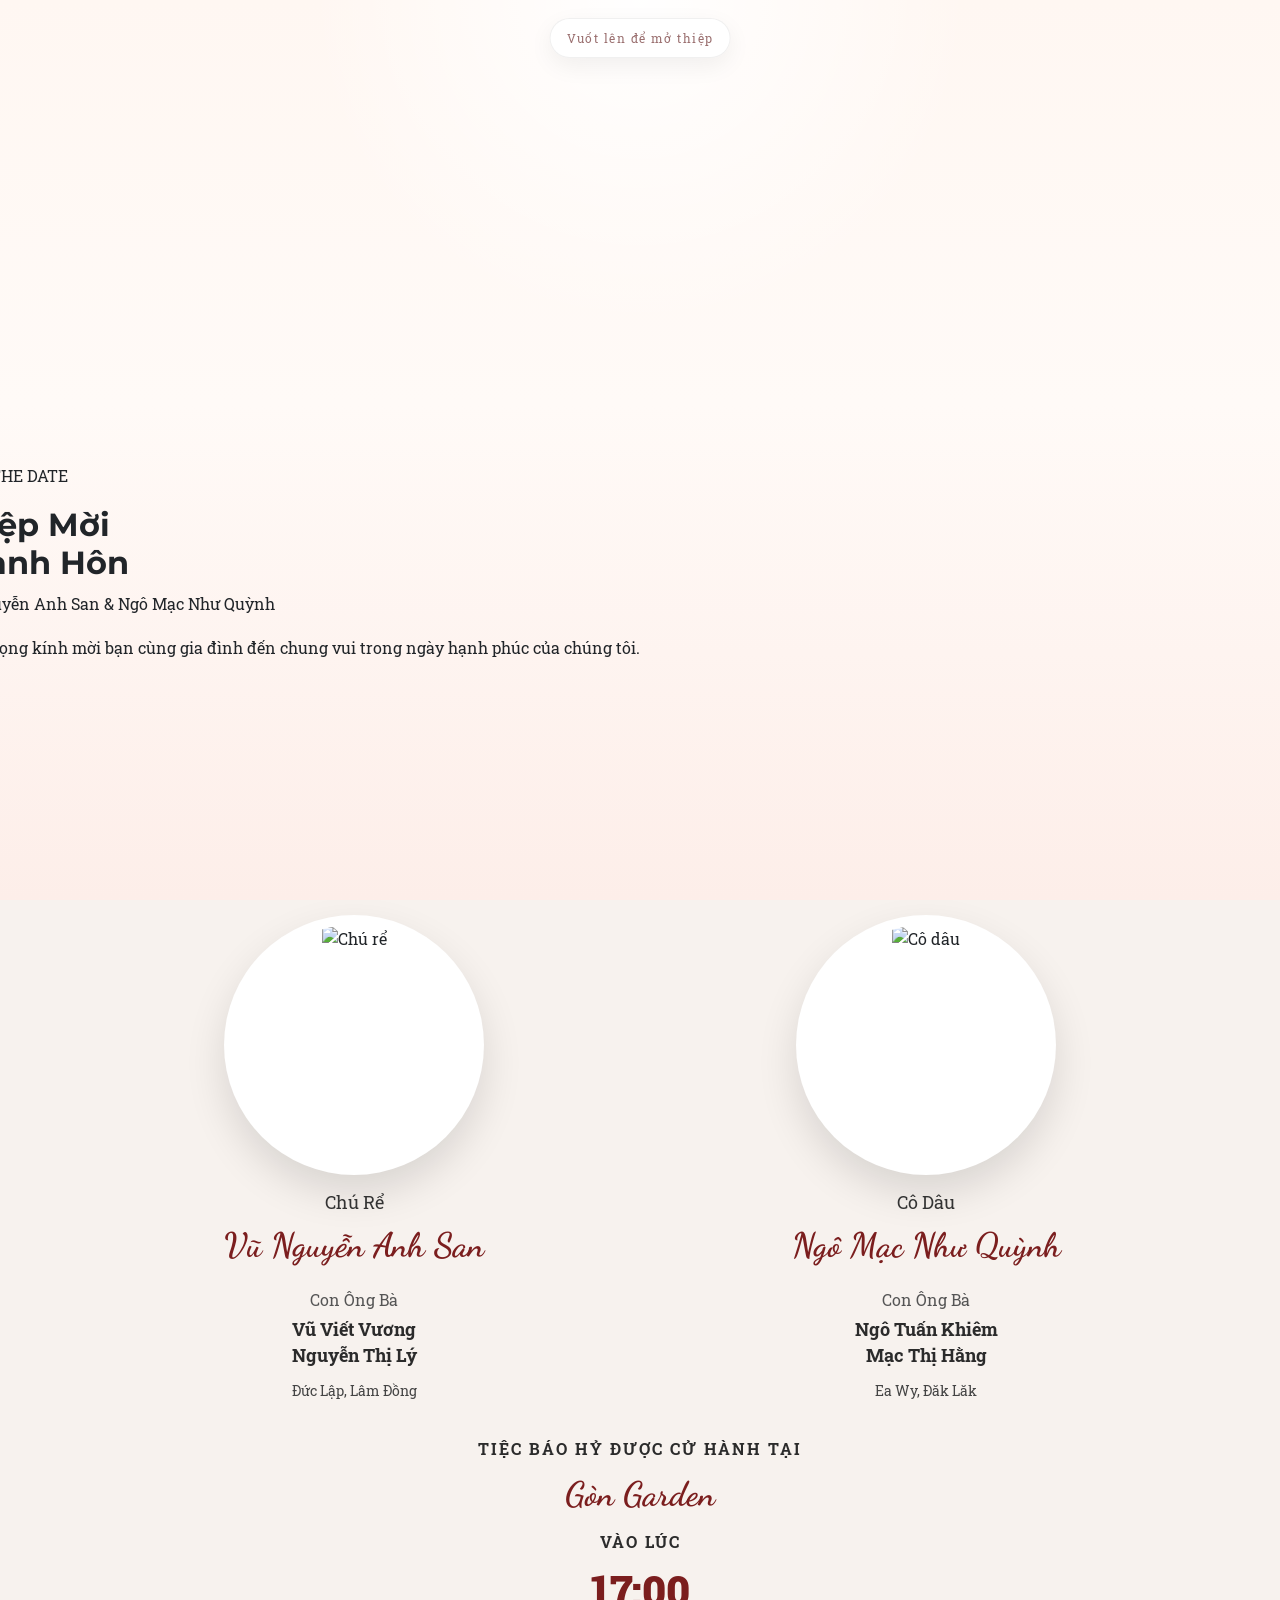
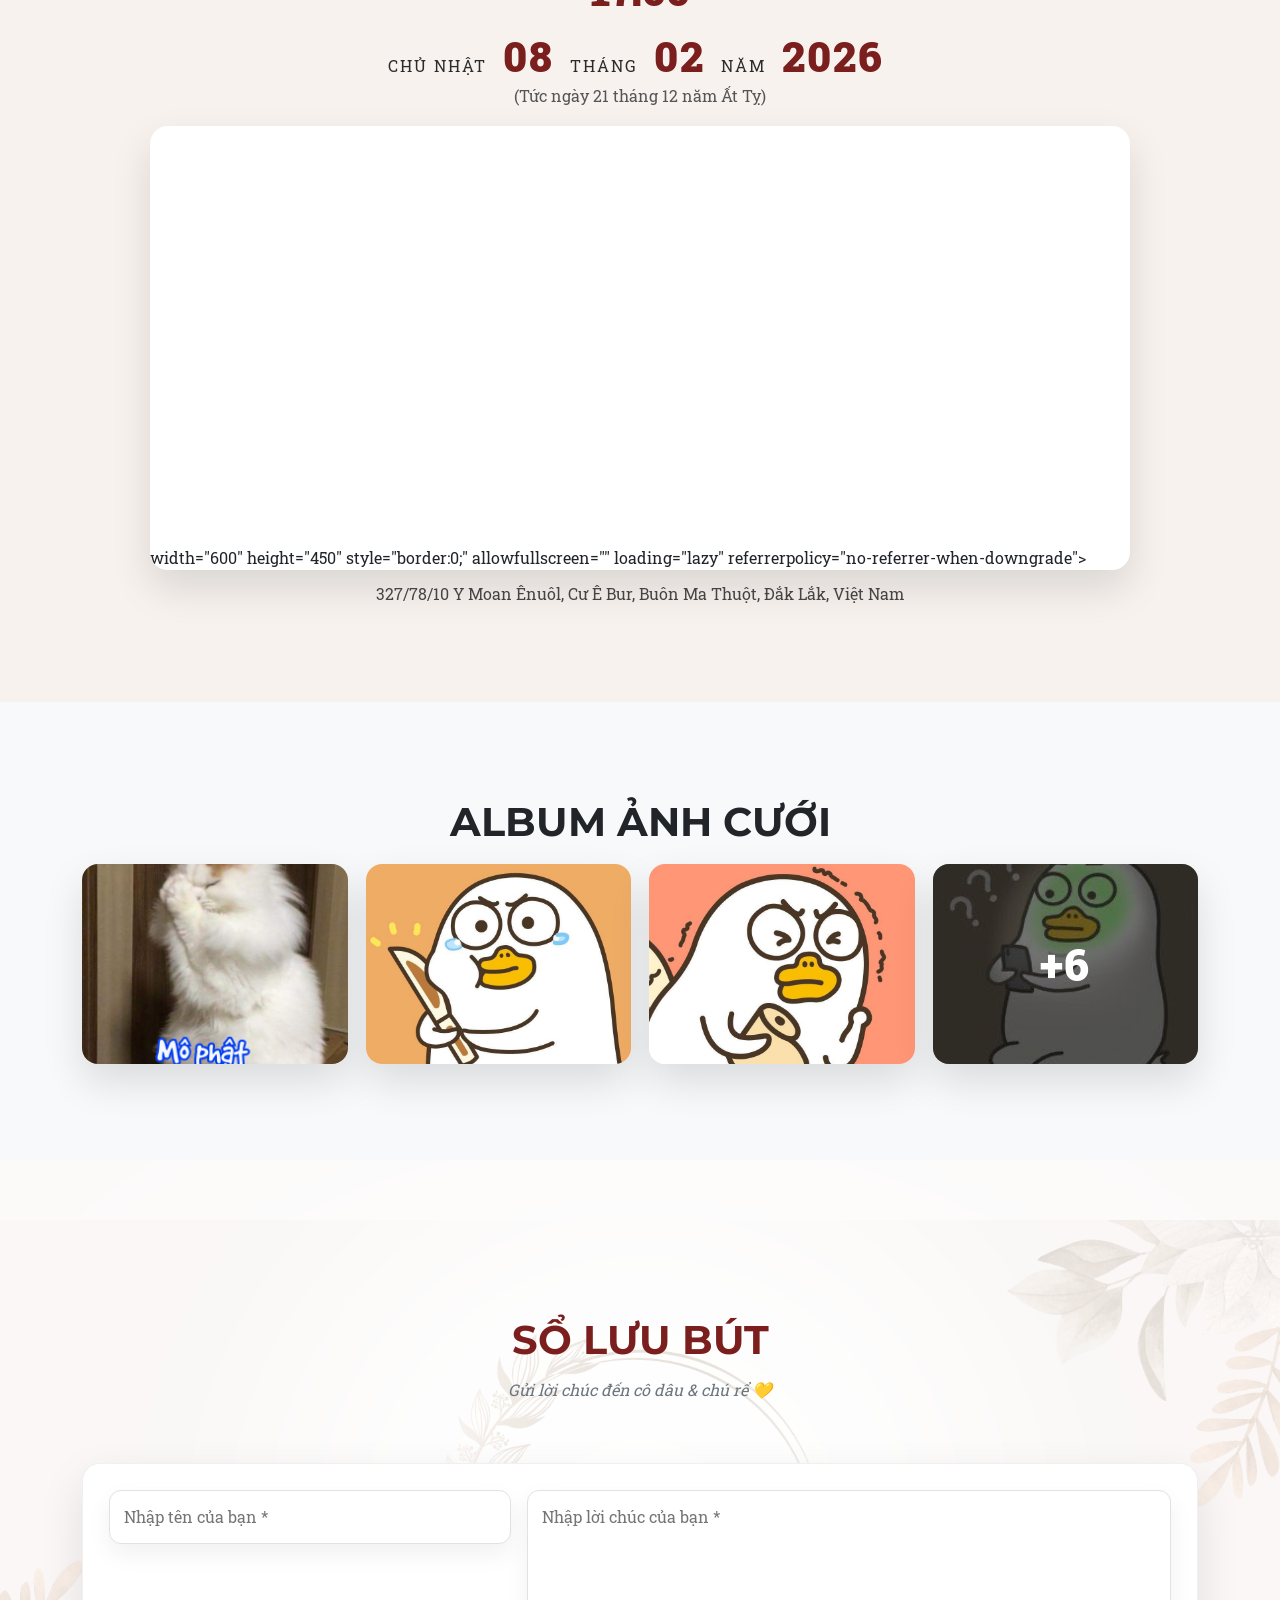
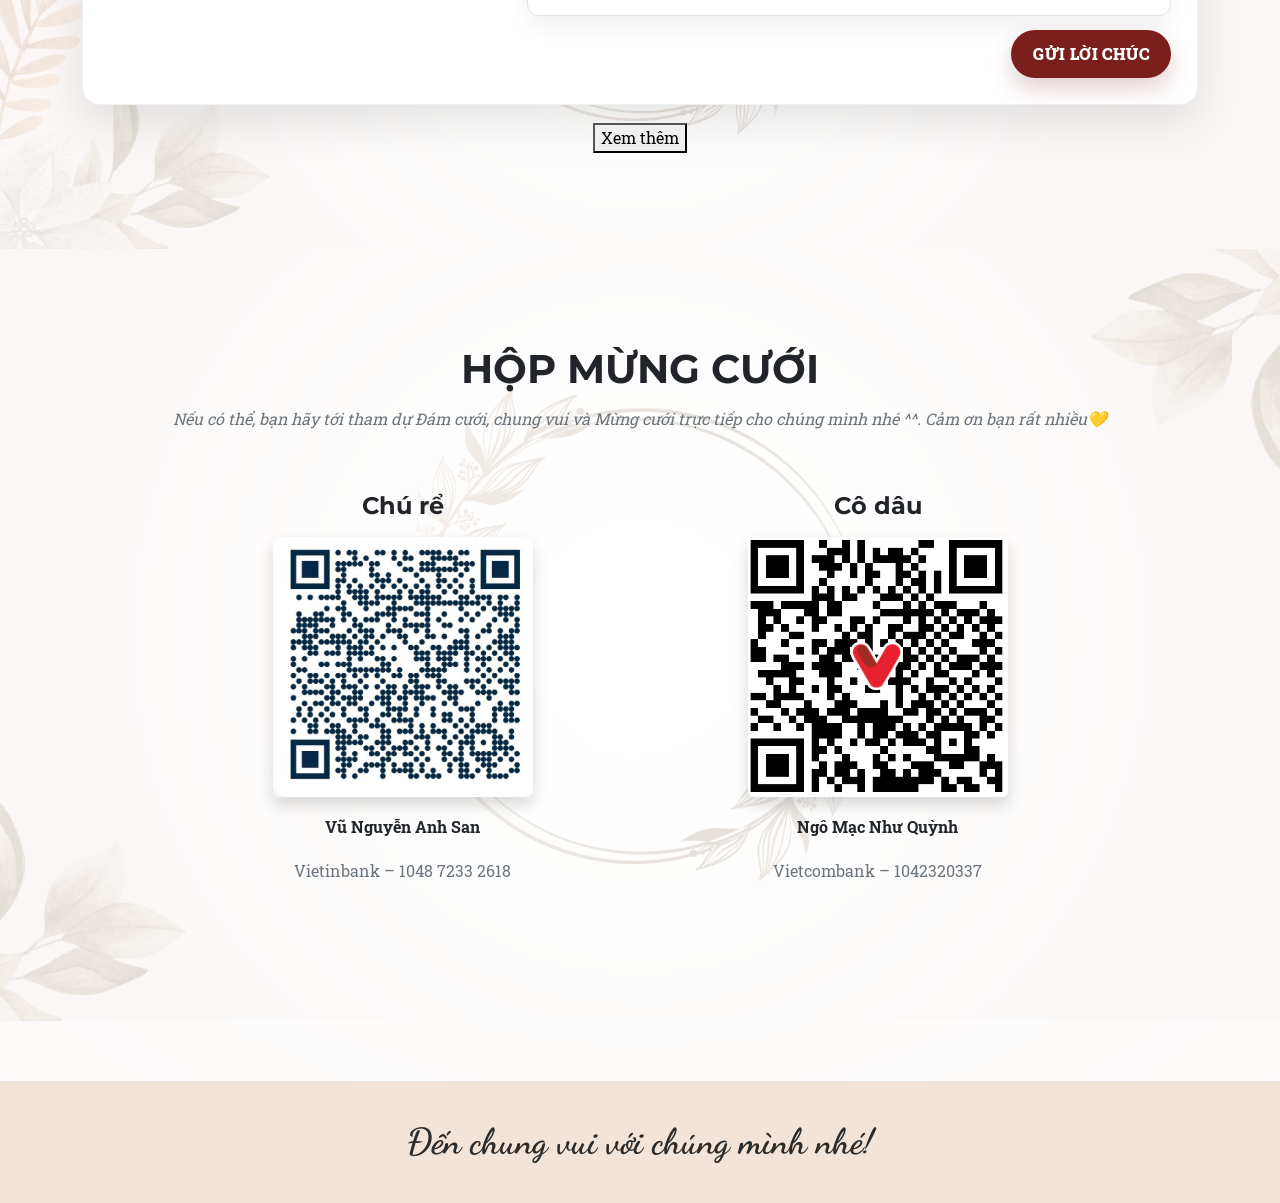
==== commit 9f4bd7b7: "Update index.html" ====
--- a/index.html
+++ b/index.html
@@ -62,26 +62,6 @@
             </div>
           </div>
         </div>
-        <div class="invite-opening" id="inviteOpening">
-          <div class="invite-opening__bg"></div>
-            
-          <div class="invite-book" id="inviteBook">
-            <div class="invite-book__inside">
-              <div class="invite-badge">SAVE THE DATE</div>
-              <p class="invite-sub">Trân trọng báo tin</p>
-              <h1 class="invite-title">Thiệp Mời Thành Hôn</h1>
-              <p class="invite-names">Vũ Nguyễn Anh San &amp; Ngô Mạc Như Quỳnh</p>
-              <p class="invite-text">
-                Chúng tôi trân trọng kính mời bạn cùng gia đình đến chung vui trong ngày hạnh phúc của chúng tôi.
-              </p>
-              <button class="invite-open-btn" id="inviteOpenBtn">Mở thiệp</button>
-              <div class="invite-note">Vuốt / lật mở thiệp</div>
-            </div>
-        
-            <div class="invite-cover invite-cover--left"></div>
-            <div class="invite-cover invite-cover--right"></div>
-          </div>
-        </div>
         <!-- Masthead-->
         <header class="masthead">
             <div class="container">
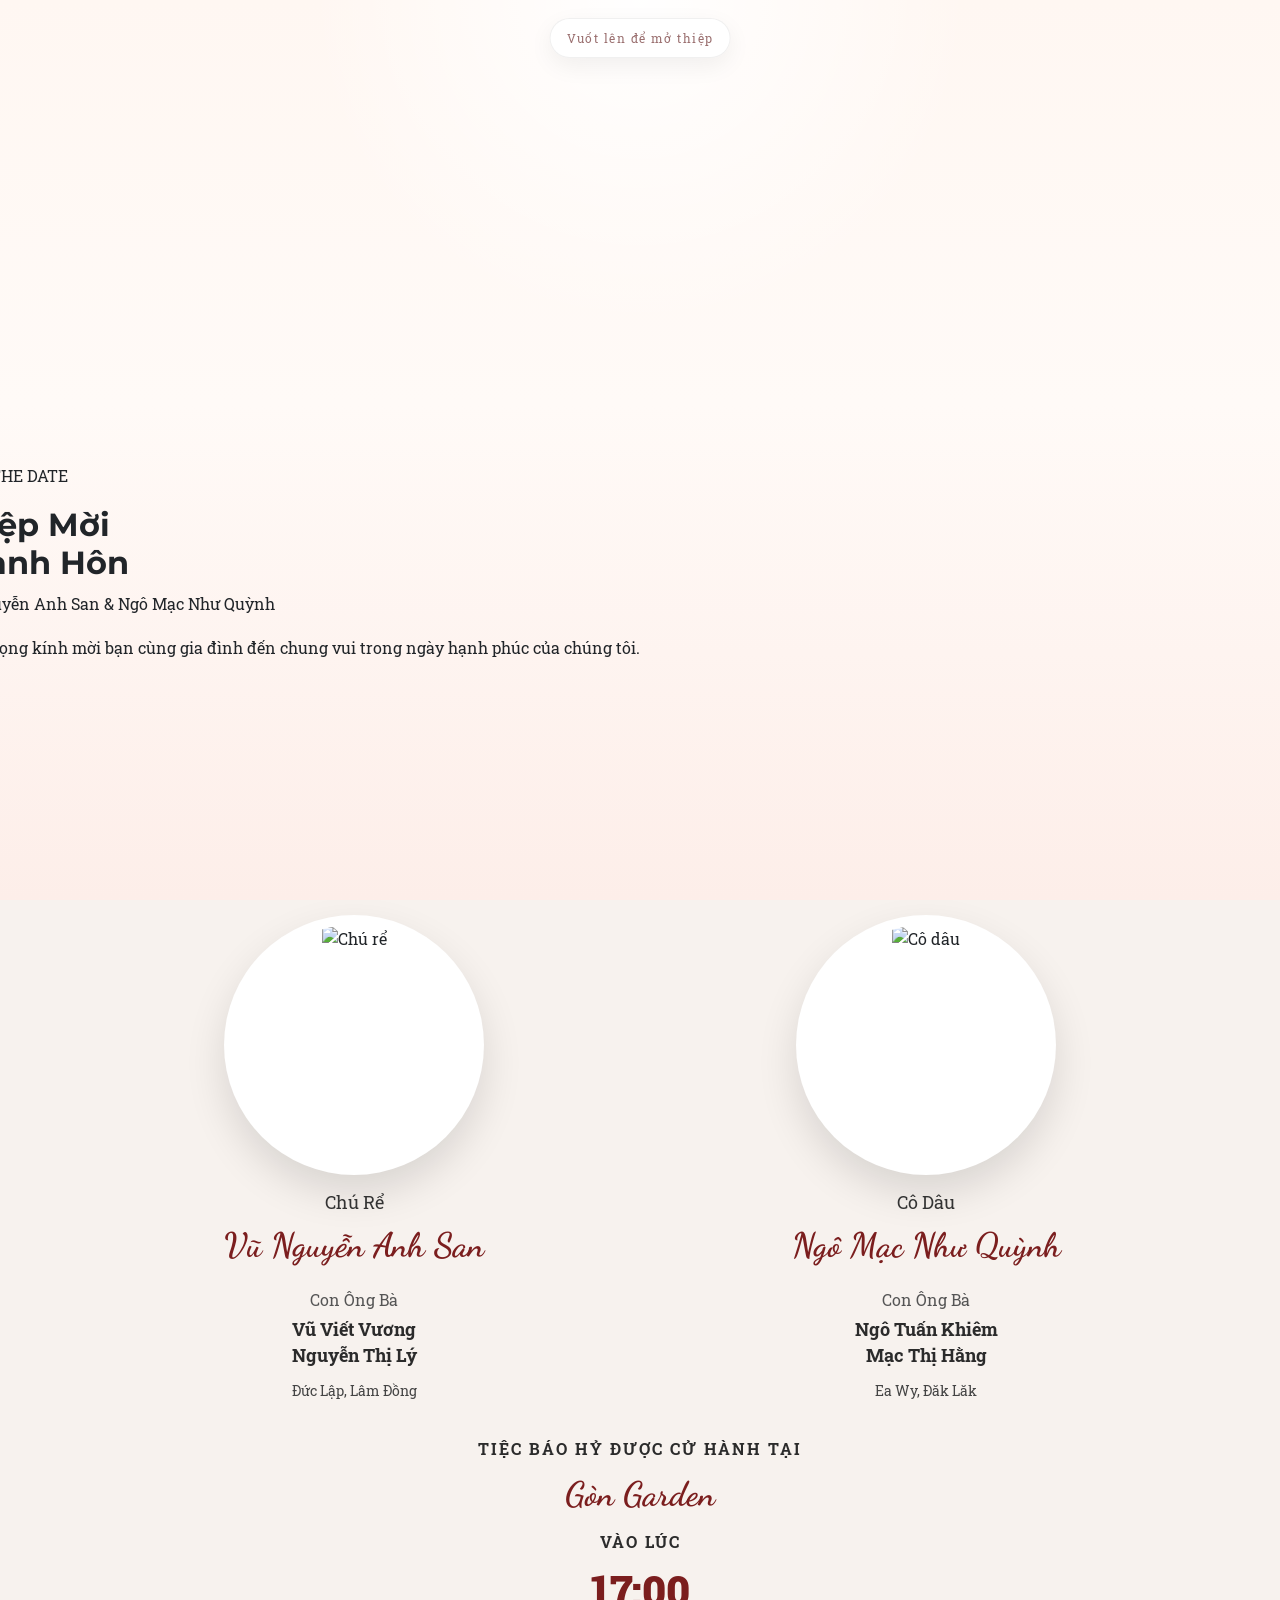
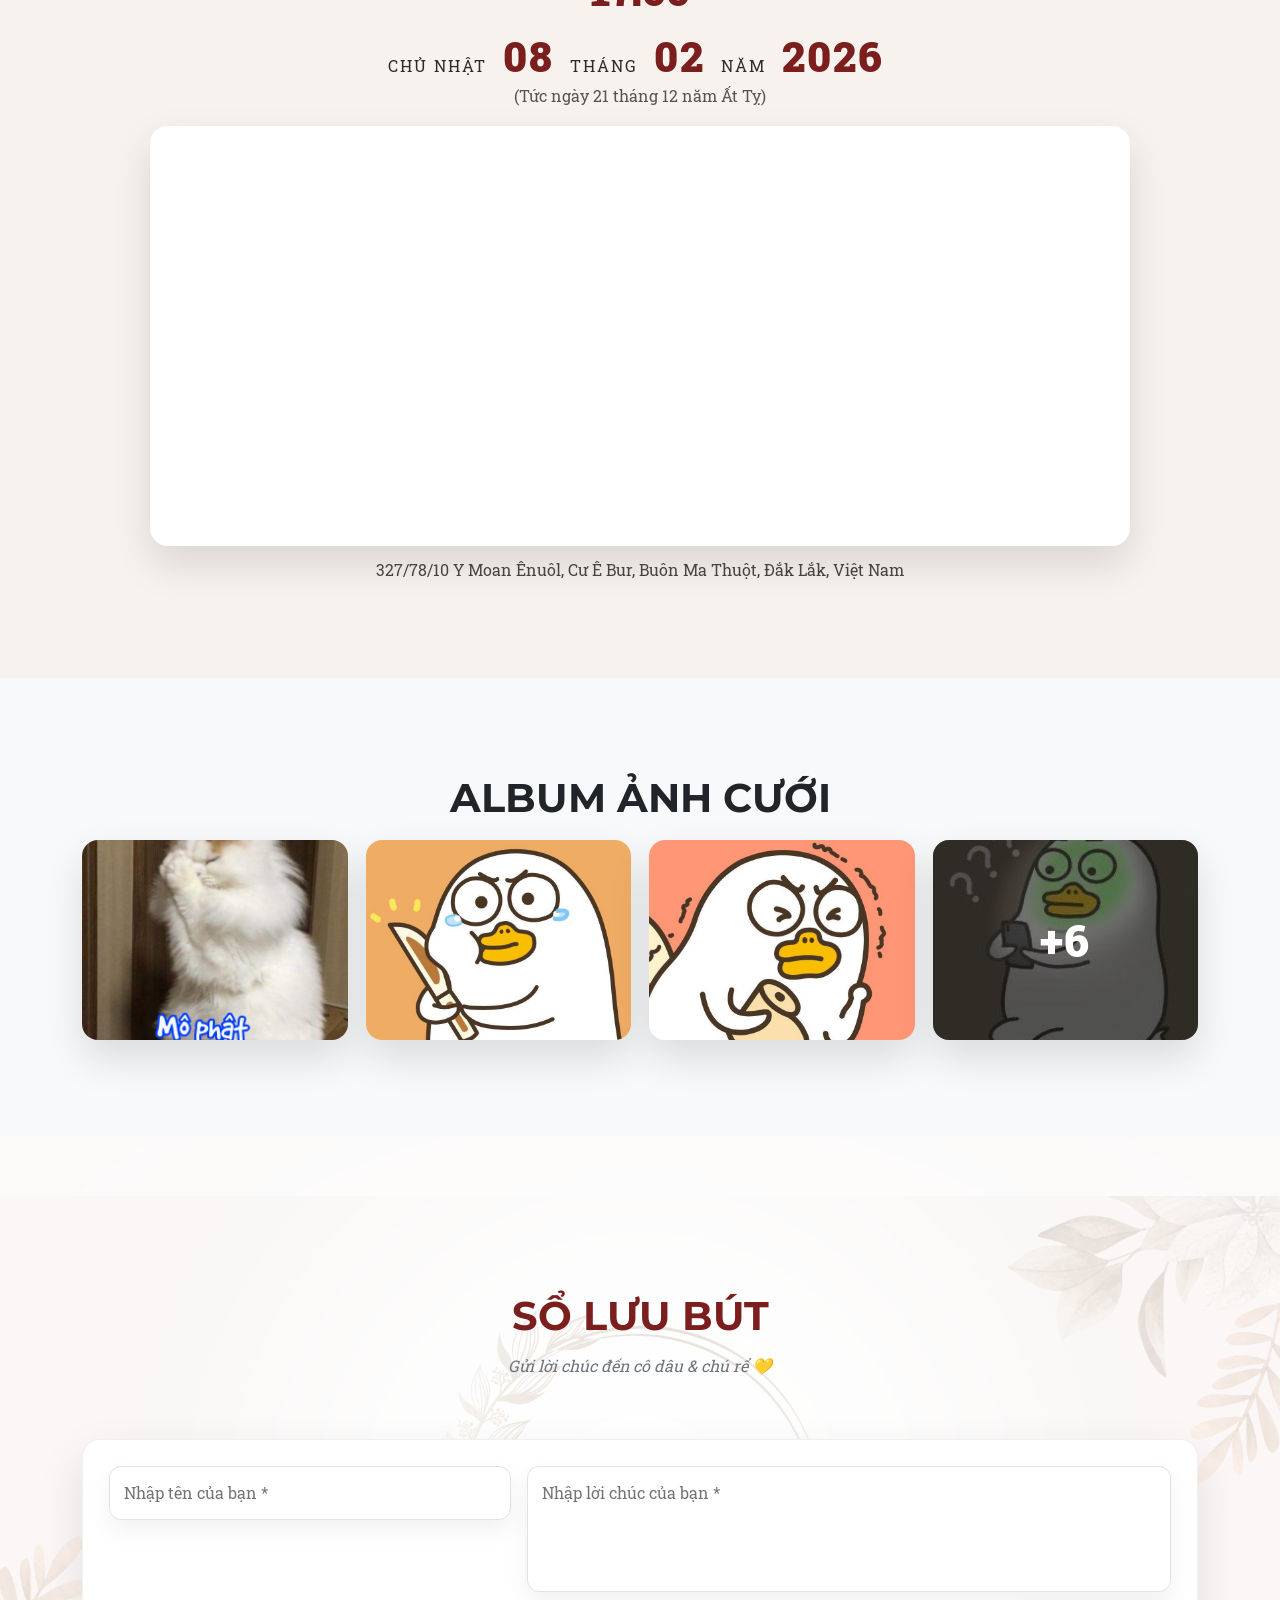
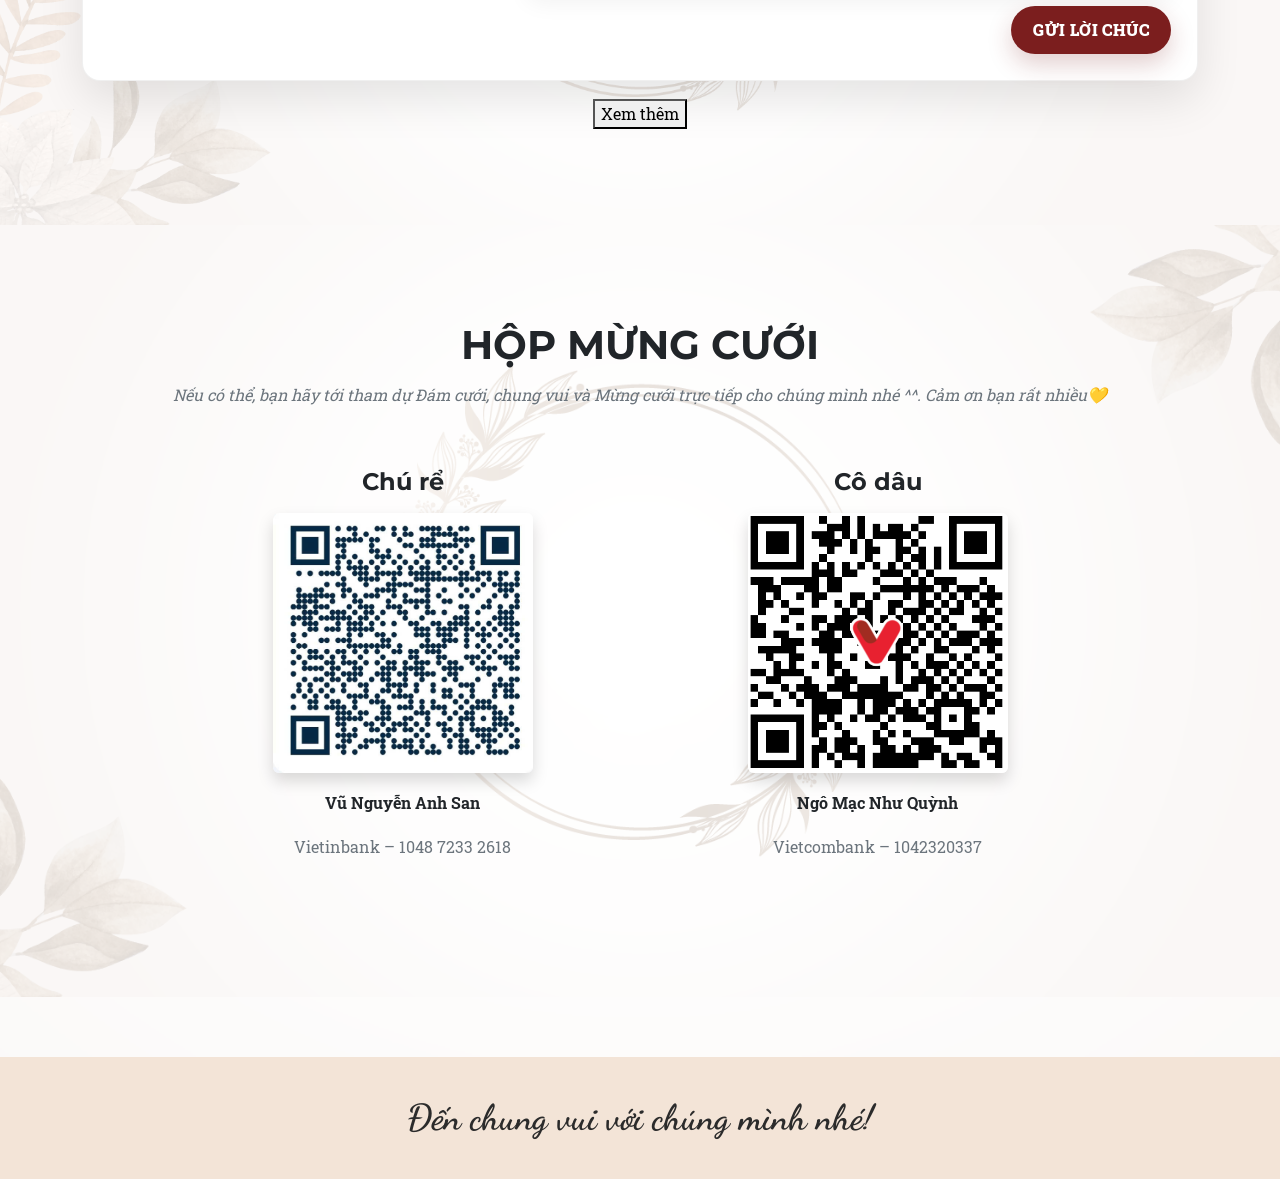
==== commit 81cce0b2: "Update index.html" ====
--- a/index.html
+++ b/index.html
@@ -1,729 +1,703 @@
 <!DOCTYPE html>
 <html lang="en">
-    <head>
-        <meta charset="utf-8" />
-        <meta name="viewport" content="width=device-width, initial-scale=1, shrink-to-fit=no" />
-        <meta name="description" content="" />
-        <meta name="author" content="" />
-        <title>Thư mời cưới</title>
-        <!-- Favicon-->
-        <link rel="icon" type="image/x-icon" href="assets/favicon.ico" />
-        <!-- Font Awesome icons (free version)-->
-        <script src="https://use.fontawesome.com/releases/v6.3.0/js/all.js" crossorigin="anonymous"></script>
-        <!-- Google fonts-->
-        <link href="https://fonts.googleapis.com/css2?family=Dancing+Script:wght@500;600;700&display=swap" rel="stylesheet">
-        <link href="https://fonts.googleapis.com/css2?family=Dancing+Script:wght@600;700&display=swap" rel="stylesheet">
-        <link href="https://fonts.googleapis.com/css?family=Montserrat:400,700" rel="stylesheet" type="text/css" />
-        <link href="https://fonts.googleapis.com/css?family=Roboto+Slab:400,100,300,700" rel="stylesheet" type="text/css" />
-        <!-- Core theme CSS (includes Bootstrap)-->
-        <link href="css/styles.css" rel="stylesheet" />
-        <link rel="stylesheet" href="https://unpkg.com/photoswipe@5/dist/photoswipe.css">
-    </head>
-    <body id="page-top">
-        <!-- Navigation-->
-        <nav class="navbar navbar-expand-lg navbar-dark fixed-top" id="mainNav">
-            <div class="container">
-                <a class="navbar-brand" href="#page-top"><img src="assets/img/navbar-logo.png" alt="..." /></a>
-                <button class="navbar-toggler" type="button" data-bs-toggle="collapse" data-bs-target="#navbarResponsive" aria-controls="navbarResponsive" aria-expanded="false" aria-label="Toggle navigation">
-                    Menu
-                    <i class="fas fa-bars ms-1"></i>
+<head>
+  <meta charset="utf-8" />
+  <meta name="viewport" content="width=device-width, initial-scale=1, shrink-to-fit=no" />
+  <meta name="description" content="" />
+  <meta name="author" content="" />
+  <title>Thư mời cưới</title>
+
+  <link rel="icon" type="image/x-icon" href="assets/favicon.ico" />
+
+  <script src="https://use.fontawesome.com/releases/v6.3.0/js/all.js" crossorigin="anonymous"></script>
+
+  <link href="https://fonts.googleapis.com/css2?family=Dancing+Script:wght@500;600;700&display=swap" rel="stylesheet">
+  <link href="https://fonts.googleapis.com/css2?family=Dancing+Script:wght@600;700&display=swap" rel="stylesheet">
+  <link href="https://fonts.googleapis.com/css?family=Montserrat:400,700" rel="stylesheet" type="text/css" />
+  <link href="https://fonts.googleapis.com/css?family=Roboto+Slab:400,100,300,700" rel="stylesheet" type="text/css" />
+
+  <link href="css/styles.css" rel="stylesheet" />
+  <link rel="stylesheet" href="https://unpkg.com/photoswipe@5/dist/photoswipe.css">
+</head>
+
+<body id="page-top">
+  <!-- Navigation -->
+  <nav class="navbar navbar-expand-lg navbar-dark fixed-top" id="mainNav">
+    <div class="container">
+      <a class="navbar-brand" href="#page-top">
+        <img src="assets/img/navbar-logo.png" alt="..." />
+      </a>
+
+      <button
+        class="navbar-toggler"
+        type="button"
+        data-bs-toggle="collapse"
+        data-bs-target="#navbarResponsive"
+        aria-controls="navbarResponsive"
+        aria-expanded="false"
+        aria-label="Toggle navigation"
+      >
+        Menu
+        <i class="fas fa-bars ms-1"></i>
+      </button>
+
+      <div class="collapse navbar-collapse" id="navbarResponsive">
+        <ul class="navbar-nav text-uppercase ms-auto py-4 py-lg-0">
+          <li class="nav-item"><a class="nav-link" href="#services">Happy Wedding</a></li>
+          <li class="nav-item"><a class="nav-link" href="#gallery">Ảnh cưới</a></li>
+          <li class="nav-item"><a class="nav-link" href="#guestbook">SỔ LƯU BÚT</a></li>
+          <li class="nav-item"><a class="nav-link" href="#gift">HỘP MỪNG CƯỚI</a></li>
+        </ul>
+      </div>
+    </div>
+  </nav>
+
+  <!-- Opening invitation -->
+  <div class="mail-opening" id="mailOpening">
+    <div class="mail-opening__bg"></div>
+
+    <div class="invite-scene" id="inviteScene">
+      <div class="mail-hint" id="mailHint">Vuốt lên để mở thiệp</div>
+
+      <div class="lux-envelope" id="luxEnvelope">
+        <div class="lux-card" id="luxCard">
+          <div class="lux-card__inner">
+            <p class="lux-kicker">SAVE THE DATE</p>
+            <h2 class="lux-title">Thiệp Mời<br>Thành Hôn</h2>
+            <p class="lux-names">Vũ Nguyễn Anh San &amp; Ngô Mạc Như Quỳnh</p>
+            <p class="lux-desc">
+              Trân trọng kính mời bạn cùng gia đình đến chung vui trong ngày hạnh phúc của chúng tôi.
+            </p>
+          </div>
+        </div>
+
+        <div class="lux-envelope__back"></div>
+        <div class="lux-envelope__front"></div>
+        <div class="lux-envelope__flap" id="luxFlap"></div>
+      </div>
+    </div>
+  </div>
+
+  <!-- Masthead -->
+  <header class="masthead">
+    <div class="container">
+      <div class="masthead-subheading">Trân trọng thông báo</div>
+      <div class="masthead-heading text-uppercase">CHÚNG TÔI KẾT HÔN</div>
+      <a class="btn btn-primary btn-xl text-uppercase" href="#services">Cùng xem nhé!</a>
+    </div>
+  </header>
+
+  <!-- Happy Wedding -->
+  <section class="page-section happy-section" id="services">
+    <div class="container">
+      <div class="text-center">
+        <h2 class="section-heading text-uppercase happy-title">Happy Wedding</h2>
+      </div>
+
+      <div class="couple-grid">
+        <!-- Chú rể -->
+        <div class="couple-card">
+          <div class="avatar-wrap">
+            <img class="avatar" src="assets/img/gallery/111.jpg" alt="Chú rể">
+          </div>
+
+          <div class="role">Chú Rể</div>
+          <div class="name-script">Vũ Nguyễn Anh San</div>
+
+          <div class="parents">
+            <div class="label">Con Ông Bà</div>
+            <div class="parent-name">Vũ Viết Vương</div>
+            <div class="parent-name">Nguyễn Thị Lý</div>
+          </div>
+
+          <div class="addr">Đức Lập, Lâm Đồng</div>
+        </div>
+
+        <!-- Cô dâu -->
+        <div class="couple-card">
+          <div class="avatar-wrap">
+            <img class="avatar" src="assets/img/gallery/222.jpg" alt="Cô dâu">
+          </div>
+
+          <div class="role">Cô Dâu</div>
+          <div class="name-script">Ngô Mạc Như Quỳnh</div>
+
+          <div class="parents">
+            <div class="label">Con Ông Bà</div>
+            <div class="parent-name">Ngô Tuấn Khiêm</div>
+            <div class="parent-name">Mạc Thị Hằng</div>
+          </div>
+
+          <div class="addr">Ea Wy, Đăk Lăk</div>
+        </div>
+      </div>
+
+      <div class="ceremony">
+        <div class="ceremony-title">TIỆC BÁO HỶ ĐƯỢC CỬ HÀNH TẠI</div>
+        <div class="ceremony-place">Gòn Garden</div>
+
+        <div class="ceremony-sub">VÀO LÚC</div>
+        <div class="ceremony-time">17:00</div>
+
+        <div class="ceremony-date">
+          CHỦ NHẬT
+          <span class="big-day">08</span>
+          THÁNG
+          <span class="big-day">02</span>
+          NĂM
+          <span class="big-day">2026</span>
+        </div>
+
+        <div class="ceremony-lunar">(Tức ngày 21 tháng 12 năm Ất Tỵ)</div>
+      </div>
+
+      <div class="map-wrap">
+        <iframe
+          src="https://www.google.com/maps/embed?pb=!1m18!1m12!1m3!1d3891.9998570634193!2d108.0478410758182!3d12.713431987578732!2m3!1f0!2f0!3f0!3m2!1i1024!2i768!4f13.1!3m3!1m2!1s0x3171f7ab8fd145df%3A0xd6460111c4bfda36!2zR8OybiBHYXJkZW4gQkJRICYg4bqobSBUaOG7sWMgxJDhu5NuZyBCw6BvIMOKLcSQw6o!5e0!3m2!1svi!2s!4v1768311397384!5m2!1svi!2s"
+          width="600"
+          height="450"
+          style="border:0;"
+          allowfullscreen=""
+          loading="lazy"
+          referrerpolicy="no-referrer-when-downgrade">
+        </iframe>
+      </div>
+
+      <div class="place-address">
+        327/78/10 Y Moan Ênuôl, Cư Ê Bur, Buôn Ma Thuột, Đắk Lắk, Việt Nam
+      </div>
+    </div>
+  </section>
+
+  <!-- Gallery -->
+  <section class="page-section bg-light" id="gallery">
+    <div class="container">
+      <div class="text-center">
+        <h2 class="section-heading text-uppercase">Album Ảnh Cưới</h2>
+      </div>
+
+      <div class="album-grid" id="albumGrid"></div>
+    </div>
+  </section>
+
+  <!-- Modal viewer -->
+  <div class="viewer" id="viewer" aria-hidden="true">
+    <div class="viewer__overlay" data-close></div>
+
+    <div class="viewer__counter" id="viewerCounter">1 / 1</div>
+    <button class="viewer__close" type="button" aria-label="Đóng" data-close>✕</button>
+
+    <button class="viewer__arrow viewer__arrow--left" type="button" aria-label="Trước" id="prevBtn">‹</button>
+    <button class="viewer__arrow viewer__arrow--right" type="button" aria-label="Sau" id="nextBtn">›</button>
+
+    <div class="viewer__stage">
+      <div class="viewer__frame">
+        <img class="viewer__main" id="viewerMain" src="" alt="Ảnh cưới" />
+      </div>
+    </div>
+
+    <div class="viewer__thumbbar">
+      <div class="thumbs" id="thumbs"></div>
+    </div>
+  </div>
+
+  <!-- Guestbook + Gift -->
+  <div class="bg-section-07">
+    <section class="page-section bg-light" id="guestbook">
+      <div class="container">
+        <div class="text-center">
+          <h2 class="section-heading text-uppercase" style="color:#7b1e1e;">Sổ Lưu Bút</h2>
+          <h3 class="section-subheading text-muted">Gửi lời chúc đến cô dâu &amp; chú rể 💛</h3>
+        </div>
+
+        <div class="guestbook-wrap">
+          <div class="guestbook-form">
+            <div class="gb-row">
+              <input id="gbName" type="text" placeholder="Nhập tên của bạn *">
+              <textarea id="gbMsg" rows="4" placeholder="Nhập lời chúc của bạn *"></textarea>
+            </div>
+
+            <div class="guestbook-actions">
+              <button id="gbSend" type="button">GỬI LỜI CHÚC</button>
+            </div>
+
+            <div id="gbStatus" class="guestbook-status"></div>
+          </div>
+
+          <div class="guestbook-list" id="gbList"></div>
+
+          <div class="text-center mt-3">
+            <button id="gbMore" class="gb-more" type="button">Xem thêm</button>
+          </div>
+        </div>
+      </div>
+    </section>
+
+    <section class="page-section bg-light" id="gift">
+      <div class="container">
+        <div class="text-center">
+          <h2 class="section-heading text-uppercase">Hộp Mừng Cưới</h2>
+          <h3 class="section-subheading text-muted">
+            Nếu có thể, bạn hãy tới tham dự Đám cưới, chung vui và Mừng cưới trực tiếp cho chúng mình nhé ^^. Cảm ơn bạn rất nhiều💛
+          </h3>
+        </div>
+
+        <div class="row justify-content-center mt-4">
+          <div class="col-md-5 text-center mb-4">
+            <h4 class="mb-3">Chú rể</h4>
+            <img
+              src="assets/img/portfolio/qrchure.png"
+              alt="QR mừng cưới Vũ Nguyễn Anh San"
+              class="img-fluid rounded shadow"
+              style="max-width: 260px;"
+            >
+            <p class="mt-3">
+              <strong>Vũ Nguyễn Anh San</strong>
+            </p>
+            <p class="text-muted">Vietinbank – 1048 7233 2618</p>
+          </div>
+
+          <div class="col-md-5 text-center mb-4">
+            <h4 class="mb-3">Cô dâu</h4>
+            <img
+              src="assets/img/portfolio/qrcodau.png"
+              alt="QR mừng cưới Ngô Mạc Như Quỳnh"
+              class="img-fluid rounded shadow"
+              style="max-width: 260px;"
+            >
+            <p class="mt-3">
+              <strong>Ngô Mạc Như Quỳnh</strong>
+            </p>
+            <p class="text-muted">Vietcombank – 1042320337</p>
+          </div>
+        </div>
+      </div>
+    </section>
+  </div>
+
+  <!-- Portfolio modals -->
+  <div class="portfolio-modal modal fade" id="portfolioModal1" tabindex="-1" role="dialog" aria-hidden="true">
+    <div class="modal-dialog">
+      <div class="modal-content">
+        <div class="close-modal" data-bs-dismiss="modal"><img src="assets/img/close-icon.svg" alt="Close modal" /></div>
+        <div class="container">
+          <div class="row justify-content-center">
+            <div class="col-lg-8">
+              <div class="modal-body">
+                <h2 class="text-uppercase">Project Name</h2>
+                <p class="item-intro text-muted">Lorem ipsum dolor sit amet consectetur.</p>
+                <img class="img-fluid d-block mx-auto" src="assets/img/portfolio/1.jpg" alt="..." />
+                <p>Use this area to describe your project. Lorem ipsum dolor sit amet, consectetur adipisicing elit. Est blanditiis dolorem culpa incidunt minus dignissimos deserunt repellat aperiam quasi sunt officia expedita beatae cupiditate, maiores repudiandae, nostrum, reiciendis facere nemo!</p>
+                <ul class="list-inline">
+                  <li><strong>Client:</strong> Threads</li>
+                  <li><strong>Category:</strong> Illustration</li>
+                </ul>
+                <button class="btn btn-primary btn-xl text-uppercase" data-bs-dismiss="modal" type="button">
+                  <i class="fas fa-xmark me-1"></i>
+                  Close Project
                 </button>
-                <div class="collapse navbar-collapse" id="navbarResponsive">
-                    <ul class="navbar-nav text-uppercase ms-auto py-4 py-lg-0">
-                        <li class="nav-item"><a class="nav-link" href="#services">Happy Wedding</a></li>
-                        <li class="nav-item"><a class="nav-link" href="#gallery">Ảnh cưới</a></li>
-                        <li class="nav-item"><a class="nav-link" href="#guestbook">SỔ LƯU BÚT</a></li>
-                        <li class="nav-item"><a class="nav-link" href="#gift">HỘP MỪNG CƯỚI</a></li>
-                    </ul>
-                </div>
-            </div>
-        </nav>
-        <div class="mail-opening" id="mailOpening">
-          <div class="mail-opening__bg"></div>
-        
-          <div class="invite-scene" id="inviteScene">
-            <div class="mail-hint" id="mailHint">Thả tay để mở tiếp</div>
-        
-            <div class="lux-envelope" id="luxEnvelope">
-              <div class="lux-card" id="luxCard">
-                <div class="lux-card__inner">
-                  <p class="lux-kicker">SAVE THE DATE</p>
-                  <h2 class="lux-title">Thiệp Mời<br>Thành Hôn</h2>
-                  <p class="lux-names">Vũ Nguyễn Anh San &amp; Ngô Mạc Như Quỳnh</p>
-                  <p class="lux-desc">
-                    Trân trọng kính mời bạn cùng gia đình đến chung vui trong ngày hạnh phúc của chúng tôi.
-                  </p>
-                </div>
               </div>
-        
-              <div class="lux-envelope__back"></div>
-              <div class="lux-envelope__front"></div>
-              <div class="lux-envelope__flap" id="luxFlap"></div>
-            </div>
-          </div>
-        </div>
-        <!-- Masthead-->
-        <header class="masthead">
-            <div class="container">
-                <div class="masthead-subheading">Trân trọng thông báo</div>
-                <div class="masthead-heading text-uppercase">CHÚNG TÔI KẾT HÔN</div>
-                <a class="btn btn-primary btn-xl text-uppercase" href="#services">Cùng xem nhé!</a>
-            </div>
-        </header>
-        <!-- Services-->
-        <section class="page-section happy-section" id="services">
-          <div class="container">
-            <div class="text-center">
-              <h2 class="section-heading text-uppercase happy-title">Happy Wedding</h2>
-            </div>
-        
-            <div class="couple-grid">
-              <!-- Chú rể -->
-              <div class="couple-card">
-                <div class="avatar-wrap">
-                  <img class="avatar" src="assets/img/gallery/111.jpg" alt="Chú rể">
-                </div>
-        
-                <div class="role">Chú Rể</div>
-                <div class="name-script">Vũ Nguyễn Anh San</div>
-        
-                <div class="parents">
-                  <div class="label">Con Ông Bà</div>
-                  <div class="parent-name">Vũ Viết Vương</div>
-                  <div class="parent-name">Nguyễn Thị Lý</div>
-                </div>
-        
-                <div class="addr">
-                  Đức Lập, Lâm Đồng
-                </div>
+            </div>
+          </div>
+        </div>
+      </div>
+    </div>
+  </div>
+
+  <div class="portfolio-modal modal fade" id="portfolioModal2" tabindex="-1" role="dialog" aria-hidden="true">
+    <div class="modal-dialog">
+      <div class="modal-content">
+        <div class="close-modal" data-bs-dismiss="modal"><img src="assets/img/close-icon.svg" alt="Close modal" /></div>
+        <div class="container">
+          <div class="row justify-content-center">
+            <div class="col-lg-8">
+              <div class="modal-body">
+                <h2 class="text-uppercase">Project Name</h2>
+                <p class="item-intro text-muted">Lorem ipsum dolor sit amet consectetur.</p>
+                <img class="img-fluid d-block mx-auto" src="assets/img/portfolio/2.jpg" alt="..." />
+                <p>Use this area to describe your project. Lorem ipsum dolor sit amet, consectetur adipisicing elit. Est blanditiis dolorem culpa incidunt minus dignissimos deserunt repellat aperiam quasi sunt officia expedita beatae cupiditate, maiores repudiandae, nostrum, reiciendis facere nemo!</p>
+                <ul class="list-inline">
+                  <li><strong>Client:</strong> Explore</li>
+                  <li><strong>Category:</strong> Graphic Design</li>
+                </ul>
+                <button class="btn btn-primary btn-xl text-uppercase" data-bs-dismiss="modal" type="button">
+                  <i class="fas fa-xmark me-1"></i>
+                  Close Project
+                </button>
               </div>
-        
-              <!-- Cô dâu -->
-              <div class="couple-card">
-                <div class="avatar-wrap">
-                  <img class="avatar" src="assets/img/gallery/222.jpg" alt="Cô dâu">
-                </div>
-        
-                <div class="role">Cô Dâu</div>
-                <div class="name-script">Ngô Mạc Như Quỳnh</div>
-        
-                <div class="parents">
-                  <div class="label">Con Ông Bà</div>
-                  <div class="parent-name">Ngô Tuấn Khiêm</div>
-                  <div class="parent-name">Mạc Thị Hằng</div>
-                </div>
-        
-                <div class="addr">
-                  Ea Wy, Đăk Lăk
-                </div>
+            </div>
+          </div>
+        </div>
+      </div>
+    </div>
+  </div>
+
+  <div class="portfolio-modal modal fade" id="portfolioModal3" tabindex="-1" role="dialog" aria-hidden="true">
+    <div class="modal-dialog">
+      <div class="modal-content">
+        <div class="close-modal" data-bs-dismiss="modal"><img src="assets/img/close-icon.svg" alt="Close modal" /></div>
+        <div class="container">
+          <div class="row justify-content-center">
+            <div class="col-lg-8">
+              <div class="modal-body">
+                <h2 class="text-uppercase">Project Name</h2>
+                <p class="item-intro text-muted">Lorem ipsum dolor sit amet consectetur.</p>
+                <img class="img-fluid d-block mx-auto" src="assets/img/portfolio/3.jpg" alt="..." />
+                <p>Use this area to describe your project. Lorem ipsum dolor sit amet, consectetur adipisicing elit. Est blanditiis dolorem culpa incidunt minus dignissimos deserunt repellat aperiam quasi sunt officia expedita beatae cupiditate, maiores repudiandae, nostrum, reiciendis facere nemo!</p>
+                <ul class="list-inline">
+                  <li><strong>Client:</strong> Finish</li>
+                  <li><strong>Category:</strong> Identity</li>
+                </ul>
+                <button class="btn btn-primary btn-xl text-uppercase" data-bs-dismiss="modal" type="button">
+                  <i class="fas fa-xmark me-1"></i>
+                  Close Project
+                </button>
               </div>
             </div>
-        
-            <div class="ceremony">
-              <div class="ceremony-title">TIỆC BÁO HỶ ĐƯỢC CỬ HÀNH TẠI</div>
-              <div class="ceremony-place">Gòn Garden</div>
-        
-              <div class="ceremony-sub">VÀO LÚC</div>
-              <div class="ceremony-time">17:00</div>
-        
-            <div class="ceremony-date">
-              CHỦ NHẬT 
-              <span class="big-day">08</span> 
-              THÁNG 
-              <span class="big-day">02</span> 
-              NĂM
-              <span class="big-day">2026</span>
-            </div>
-        
-              <div class="ceremony-lunar">(Tức ngày 21 tháng 12 năm Ất Tỵ)</div>
-            </div>
-        
-            <div class="map-wrap">
-              <iframe src="https://www.google.com/maps/embed?pb=!1m18!1m12!1m3!1d3891.9998570634193!2d108.0478410758182!3d12.713431987578732!2m3!1f0!2f0!3f0!3m2!1i1024!2i768!4f13.1!3m3!1m2!1s0x3171f7ab8fd145df%3A0xd6460111c4bfda36!2zR8OybiBHYXJkZW4gQkJRICYg4bqobSBUaOG7sWMgxJDhu5NuZyBCw6BvIMOKLcSQw6o!5e0!3m2!1svi!2s!4v1768311397384!5m2!1svi!2s" width="600" height="450" style="border:0;" allowfullscreen="" loading="lazy" referrerpolicy="no-referrer-when-downgrade">  
-              </iframe>
-                width="600"
-                height="450"
-                style="border:0;"
-                allowfullscreen=""
-                loading="lazy"
-                referrerpolicy="no-referrer-when-downgrade"></iframe>
-            </div>
-        
-            <div class="place-address">
-              327/78/10 Y Moan Ênuôl, Cư Ê Bur, Buôn Ma Thuột, Đắk Lắk, Việt Nam
-            </div>
-          </div>
-        </section>
-        <!-- Portfolio Grid-->
-        <section class="page-section bg-light" id="gallery">
-          <div class="container">
-            <div class="text-center">
-              <h2 class="section-heading text-uppercase">Album Ảnh Cưới</h2>
-            </div>
-        
-            <!-- Grid ngoài -->
-            <div class="album-grid" id="albumGrid"></div>
-          </div>
-        </section>
-        
-        <!-- Modal viewer -->
-        <div class="viewer" id="viewer" aria-hidden="true">
-          <div class="viewer__overlay" data-close></div>
-        
-          <div class="viewer__counter" id="viewerCounter">1 / 1</div>
-          <button class="viewer__close" type="button" aria-label="Đóng" data-close>✕</button>
-        
-          <button class="viewer__arrow viewer__arrow--left" type="button" aria-label="Trước" id="prevBtn">‹</button>
-          <button class="viewer__arrow viewer__arrow--right" type="button" aria-label="Sau" id="nextBtn">›</button>
-        
-          <div class="viewer__stage">
-            <div class="viewer__frame">
-              <img class="viewer__main" id="viewerMain" src="" alt="Ảnh cưới" />
-            </div>
-          </div>
-        
-          <div class="viewer__thumbbar">
-            <div class="thumbs" id="thumbs"></div>
-          </div>
-        </div>
-        <!-- About-->
-            <!-- Wish-->
-        <div class="bg-section-07">
-            <section class="page-section bg-light" id="guestbook">
-              <div class="container">
-                <div class="text-center">
-                  <h2 class="section-heading text-uppercase" style="color:#7b1e1e;">Sổ Lưu Bút</h2>
-                  <h3 class="section-subheading text-muted">Gửi lời chúc đến cô dâu &amp; chú rể 💛</h3>
-                </div>
-            
-                <div class="guestbook-wrap">
-                    <div class="guestbook-form">
-                      <div class="gb-row">
-                        <input id="gbName" type="text" placeholder="Nhập tên của bạn *">
-                        <textarea id="gbMsg" rows="4" placeholder="Nhập lời chúc của bạn *"></textarea>
-                      </div>
-                    
-                      <div class="guestbook-actions">
-                        <button id="gbSend" type="button">GỬI LỜI CHÚC</button>
-                      </div>
-                    
-                      <div id="gbStatus" class="guestbook-status"></div>
-                  </div>
-            
-                  <div class="guestbook-list" id="gbList"></div>
-            
-                  <div class="text-center mt-3">
-                    <button id="gbMore" class="gb-more" type="button">Xem thêm</button>
-                  </div>
-                </div>
+          </div>
+        </div>
+      </div>
+    </div>
+  </div>
+
+  <div class="portfolio-modal modal fade" id="portfolioModal4" tabindex="-1" role="dialog" aria-hidden="true">
+    <div class="modal-dialog">
+      <div class="modal-content">
+        <div class="close-modal" data-bs-dismiss="modal"><img src="assets/img/close-icon.svg" alt="Close modal" /></div>
+        <div class="container">
+          <div class="row justify-content-center">
+            <div class="col-lg-8">
+              <div class="modal-body">
+                <h2 class="text-uppercase">Project Name</h2>
+                <p class="item-intro text-muted">Lorem ipsum dolor sit amet consectetur.</p>
+                <img class="img-fluid d-block mx-auto" src="assets/img/portfolio/4.jpg" alt="..." />
+                <p>Use this area to describe your project. Lorem ipsum dolor sit amet, consectetur adipisicing elit. Est blanditiis dolorem culpa incidunt minus dignissimos deserunt repellat aperiam quasi sunt officia expedita beatae cupiditate, maiores repudiandae, nostrum, reiciendis facere nemo!</p>
+                <ul class="list-inline">
+                  <li><strong>Client:</strong> Lines</li>
+                  <li><strong>Category:</strong> Branding</li>
+                </ul>
+                <button class="btn btn-primary btn-xl text-uppercase" data-bs-dismiss="modal" type="button">
+                  <i class="fas fa-xmark me-1"></i>
+                  Close Project
+                </button>
               </div>
-            </section>
-        
-            <section class="page-section bg-light" id="gift">
-              <div class="container">
-                <div class="text-center">
-                  <h2 class="section-heading text-uppercase">Hộp Mừng Cưới</h2>
-                  <h3 class="section-subheading text-muted">
-                    Nếu có thể, bạn hãy tới tham dự Đám cưới, chung vui và Mừng cưới trực tiếp cho chúng mình nhé ^^. Cảm ơn bạn rất nhiều💛
-                  </h3>
-                </div>
-            
-                <div class="row justify-content-center mt-4">
-                  <!-- CHÚ RỂ -->
-                  <div class="col-md-5 text-center mb-4">
-                    <h4 class="mb-3">Chú rể</h4>
-                    <img 
-                      src="assets/img/portfolio/qrchure.png" 
-                      alt="QR mừng cưới Vũ Nguyễn Anh San"
-                      class="img-fluid rounded shadow"
-                      style="max-width: 260px;"
-                    >
-                    <p class="mt-3">
-                      <strong>Vũ Nguyễn Anh San</strong>
-                    </p>
-                    <p class="text-muted">
-                        Vietinbank – 1048 7233 2618
-                    </p>
-                  </div>
-            
-                  <!-- CÔ DÂU -->
-                  <div class="col-md-5 text-center mb-4">
-                    <h4 class="mb-3">Cô dâu</h4>
-                    <img 
-                      src="assets/img/portfolio/qrcodau.png" 
-                      alt="QR mừng cưới Ngô Mạc Như Quỳnh"
-                      class="img-fluid rounded shadow"
-                      style="max-width: 260px;"
-                    >
-                    <p class="mt-3">
-                      <strong>Ngô Mạc Như Quỳnh</strong>
-                    </p>
-                    <p class="text-muted">
-                        Vietcombank – 1042320337
-                    </p>
-                  </div>
-                </div>
+            </div>
+          </div>
+        </div>
+      </div>
+    </div>
+  </div>
+
+  <div class="portfolio-modal modal fade" id="portfolioModal5" tabindex="-1" role="dialog" aria-hidden="true">
+    <div class="modal-dialog">
+      <div class="modal-content">
+        <div class="close-modal" data-bs-dismiss="modal"><img src="assets/img/close-icon.svg" alt="Close modal" /></div>
+        <div class="container">
+          <div class="row justify-content-center">
+            <div class="col-lg-8">
+              <div class="modal-body">
+                <h2 class="text-uppercase">Project Name</h2>
+                <p class="item-intro text-muted">Lorem ipsum dolor sit amet consectetur.</p>
+                <img class="img-fluid d-block mx-auto" src="assets/img/portfolio/5.jpg" alt="..." />
+                <p>Use this area to describe your project. Lorem ipsum dolor sit amet, consectetur adipisicing elit. Est blanditiis dolorem culpa incidunt minus dignissimos deserunt repellat aperiam quasi sunt officia expedita beatae cupiditate, maiores repudiandae, nostrum, reiciendis facere nemo!</p>
+                <ul class="list-inline">
+                  <li><strong>Client:</strong> Southwest</li>
+                  <li><strong>Category:</strong> Website Design</li>
+                </ul>
+                <button class="btn btn-primary btn-xl text-uppercase" data-bs-dismiss="modal" type="button">
+                  <i class="fas fa-xmark me-1"></i>
+                  Close Project
+                </button>
               </div>
-            </section>
-        </div>
-        <!-- Portfolio Modals-->
-        <!-- Portfolio item 1 modal popup-->
-        <div class="portfolio-modal modal fade" id="portfolioModal1" tabindex="-1" role="dialog" aria-hidden="true">
-            <div class="modal-dialog">
-                <div class="modal-content">
-                    <div class="close-modal" data-bs-dismiss="modal"><img src="assets/img/close-icon.svg" alt="Close modal" /></div>
-                    <div class="container">
-                        <div class="row justify-content-center">
-                            <div class="col-lg-8">
-                                <div class="modal-body">
-                                    <!-- Project details-->
-                                    <h2 class="text-uppercase">Project Name</h2>
-                                    <p class="item-intro text-muted">Lorem ipsum dolor sit amet consectetur.</p>
-                                    <img class="img-fluid d-block mx-auto" src="assets/img/portfolio/1.jpg" alt="..." />
-                                    <p>Use this area to describe your project. Lorem ipsum dolor sit amet, consectetur adipisicing elit. Est blanditiis dolorem culpa incidunt minus dignissimos deserunt repellat aperiam quasi sunt officia expedita beatae cupiditate, maiores repudiandae, nostrum, reiciendis facere nemo!</p>
-                                    <ul class="list-inline">
-                                        <li>
-                                            <strong>Client:</strong>
-                                            Threads
-                                        </li>
-                                        <li>
-                                            <strong>Category:</strong>
-                                            Illustration
-                                        </li>
-                                    </ul>
-                                    <button class="btn btn-primary btn-xl text-uppercase" data-bs-dismiss="modal" type="button">
-                                        <i class="fas fa-xmark me-1"></i>
-                                        Close Project
-                                    </button>
-                                </div>
-                            </div>
-                        </div>
-                    </div>
-                </div>
-            </div>
-        </div>
-        <!-- Portfolio item 2 modal popup-->
-        <div class="portfolio-modal modal fade" id="portfolioModal2" tabindex="-1" role="dialog" aria-hidden="true">
-            <div class="modal-dialog">
-                <div class="modal-content">
-                    <div class="close-modal" data-bs-dismiss="modal"><img src="assets/img/close-icon.svg" alt="Close modal" /></div>
-                    <div class="container">
-                        <div class="row justify-content-center">
-                            <div class="col-lg-8">
-                                <div class="modal-body">
-                                    <!-- Project details-->
-                                    <h2 class="text-uppercase">Project Name</h2>
-                                    <p class="item-intro text-muted">Lorem ipsum dolor sit amet consectetur.</p>
-                                    <img class="img-fluid d-block mx-auto" src="assets/img/portfolio/2.jpg" alt="..." />
-                                    <p>Use this area to describe your project. Lorem ipsum dolor sit amet, consectetur adipisicing elit. Est blanditiis dolorem culpa incidunt minus dignissimos deserunt repellat aperiam quasi sunt officia expedita beatae cupiditate, maiores repudiandae, nostrum, reiciendis facere nemo!</p>
-                                    <ul class="list-inline">
-                                        <li>
-                                            <strong>Client:</strong>
-                                            Explore
-                                        </li>
-                                        <li>
-                                            <strong>Category:</strong>
-                                            Graphic Design
-                                        </li>
-                                    </ul>
-                                    <button class="btn btn-primary btn-xl text-uppercase" data-bs-dismiss="modal" type="button">
-                                        <i class="fas fa-xmark me-1"></i>
-                                        Close Project
-                                    </button>
-                                </div>
-                            </div>
-                        </div>
-                    </div>
-                </div>
-            </div>
-        </div>
-        <!-- Portfolio item 3 modal popup-->
-        <div class="portfolio-modal modal fade" id="portfolioModal3" tabindex="-1" role="dialog" aria-hidden="true">
-            <div class="modal-dialog">
-                <div class="modal-content">
-                    <div class="close-modal" data-bs-dismiss="modal"><img src="assets/img/close-icon.svg" alt="Close modal" /></div>
-                    <div class="container">
-                        <div class="row justify-content-center">
-                            <div class="col-lg-8">
-                                <div class="modal-body">
-                                    <!-- Project details-->
-                                    <h2 class="text-uppercase">Project Name</h2>
-                                    <p class="item-intro text-muted">Lorem ipsum dolor sit amet consectetur.</p>
-                                    <img class="img-fluid d-block mx-auto" src="assets/img/portfolio/3.jpg" alt="..." />
-                                    <p>Use this area to describe your project. Lorem ipsum dolor sit amet, consectetur adipisicing elit. Est blanditiis dolorem culpa incidunt minus dignissimos deserunt repellat aperiam quasi sunt officia expedita beatae cupiditate, maiores repudiandae, nostrum, reiciendis facere nemo!</p>
-                                    <ul class="list-inline">
-                                        <li>
-                                            <strong>Client:</strong>
-                                            Finish
-                                        </li>
-                                        <li>
-                                            <strong>Category:</strong>
-                                            Identity
-                                        </li>
-                                    </ul>
-                                    <button class="btn btn-primary btn-xl text-uppercase" data-bs-dismiss="modal" type="button">
-                                        <i class="fas fa-xmark me-1"></i>
-                                        Close Project
-                                    </button>
-                                </div>
-                            </div>
-                        </div>
-                    </div>
-                </div>
-            </div>
-        </div>
-        <!-- Portfolio item 4 modal popup-->
-        <div class="portfolio-modal modal fade" id="portfolioModal4" tabindex="-1" role="dialog" aria-hidden="true">
-            <div class="modal-dialog">
-                <div class="modal-content">
-                    <div class="close-modal" data-bs-dismiss="modal"><img src="assets/img/close-icon.svg" alt="Close modal" /></div>
-                    <div class="container">
-                        <div class="row justify-content-center">
-                            <div class="col-lg-8">
-                                <div class="modal-body">
-                                    <!-- Project details-->
-                                    <h2 class="text-uppercase">Project Name</h2>
-                                    <p class="item-intro text-muted">Lorem ipsum dolor sit amet consectetur.</p>
-                                    <img class="img-fluid d-block mx-auto" src="assets/img/portfolio/4.jpg" alt="..." />
-                                    <p>Use this area to describe your project. Lorem ipsum dolor sit amet, consectetur adipisicing elit. Est blanditiis dolorem culpa incidunt minus dignissimos deserunt repellat aperiam quasi sunt officia expedita beatae cupiditate, maiores repudiandae, nostrum, reiciendis facere nemo!</p>
-                                    <ul class="list-inline">
-                                        <li>
-                                            <strong>Client:</strong>
-                                            Lines
-                                        </li>
-                                        <li>
-                                            <strong>Category:</strong>
-                                            Branding
-                                        </li>
-                                    </ul>
-                                    <button class="btn btn-primary btn-xl text-uppercase" data-bs-dismiss="modal" type="button">
-                                        <i class="fas fa-xmark me-1"></i>
-                                        Close Project
-                                    </button>
-                                </div>
-                            </div>
-                        </div>
-                    </div>
-                </div>
-            </div>
-        </div>
-        <!-- Portfolio item 5 modal popup-->
-        <div class="portfolio-modal modal fade" id="portfolioModal5" tabindex="-1" role="dialog" aria-hidden="true">
-            <div class="modal-dialog">
-                <div class="modal-content">
-                    <div class="close-modal" data-bs-dismiss="modal"><img src="assets/img/close-icon.svg" alt="Close modal" /></div>
-                    <div class="container">
-                        <div class="row justify-content-center">
-                            <div class="col-lg-8">
-                                <div class="modal-body">
-                                    <!-- Project details-->
-                                    <h2 class="text-uppercase">Project Name</h2>
-                                    <p class="item-intro text-muted">Lorem ipsum dolor sit amet consectetur.</p>
-                                    <img class="img-fluid d-block mx-auto" src="assets/img/portfolio/5.jpg" alt="..." />
-                                    <p>Use this area to describe your project. Lorem ipsum dolor sit amet, consectetur adipisicing elit. Est blanditiis dolorem culpa incidunt minus dignissimos deserunt repellat aperiam quasi sunt officia expedita beatae cupiditate, maiores repudiandae, nostrum, reiciendis facere nemo!</p>
-                                    <ul class="list-inline">
-                                        <li>
-                                            <strong>Client:</strong>
-                                            Southwest
-                                        </li>
-                                        <li>
-                                            <strong>Category:</strong>
-                                            Website Design
-                                        </li>
-                                    </ul>
-                                    <button class="btn btn-primary btn-xl text-uppercase" data-bs-dismiss="modal" type="button">
-                                        <i class="fas fa-xmark me-1"></i>
-                                        Close Project
-                                    </button>
-                                </div>
-                            </div>
-                        </div>
-                    </div>
-                </div>
-            </div>
-        </div>
-        <!-- Portfolio item 6 modal popup-->
-        <div class="portfolio-modal modal fade" id="portfolioModal6" tabindex="-1" role="dialog" aria-hidden="true">
-            <div class="modal-dialog">
-                <div class="modal-content">
-                    <div class="close-modal" data-bs-dismiss="modal"><img src="assets/img/close-icon.svg" alt="Close modal" /></div>
-                    <div class="container">
-                        <div class="row justify-content-center">
-                            <div class="col-lg-8">
-                                <div class="modal-body">
-                                    <!-- Project details-->
-                                    <h2 class="text-uppercase">Project Name</h2>
-                                    <p class="item-intro text-muted">Lorem ipsum dolor sit amet consectetur.</p>
-                                    <img class="img-fluid d-block mx-auto" src="assets/img/portfolio/6.jpg" alt="..." />
-                                    <p>Use this area to describe your project. Lorem ipsum dolor sit amet, consectetur adipisicing elit. Est blanditiis dolorem culpa incidunt minus dignissimos deserunt repellat aperiam quasi sunt officia expedita beatae cupiditate, maiores repudiandae, nostrum, reiciendis facere nemo!</p>
-                                    <ul class="list-inline">
-                                        <li>
-                                            <strong>Client:</strong>
-                                            Window
-                                        </li>
-                                        <li>
-                                            <strong>Category:</strong>
-                                            Photography
-                                        </li>
-                                    </ul>
-                                    <button class="btn btn-primary btn-xl text-uppercase" data-bs-dismiss="modal" type="button">
-                                        <i class="fas fa-xmark me-1"></i>
-                                        Close Project
-                                    </button>
-                                </div>
-                            </div>
-                        </div>
-                    </div>
-                </div>
-            </div>
-        </div>
-        <!-- Bootstrap core JS-->
-        <script src="https://cdn.jsdelivr.net/npm/bootstrap@5.2.3/dist/js/bootstrap.bundle.min.js"></script>
-        <!-- Core theme JS-->
-        <script src="js/scripts.js"></script>
-        <!-- * * * * * * * * * * * * * * * * * * * * * * * * * * * * * * * * * * * * * * * *-->
-        <!-- * *                               SB Forms JS                               * *-->
-        <!-- * * Activate your form at https://startbootstrap.com/solution/contact-forms * *-->
-        <!-- * * * * * * * * * * * * * * * * * * * * * * * * * * * * * * * * * * * * * * * *-->
-        <script src="https://cdn.startbootstrap.com/sb-forms-latest.js"></script>
-        <script>
-          const images = [
-            "assets/img/gallery/01.jpg",
-            "assets/img/gallery/02.jpg",
-            "assets/img/gallery/03.jpg",
-            "assets/img/gallery/04.jpg",
-            "assets/img/gallery/05.jpg",
-            "assets/img/gallery/06.jpg",
-            "assets/img/gallery/08.jpg",
-            "assets/img/gallery/09.jpg",
-            "assets/img/gallery/10.jpg",
-            "assets/img/gallery/11.jpg"
-          ];
-        
-          const albumGrid = document.getElementById("albumGrid");
-          const viewer = document.getElementById("viewer");
-          const viewerMain = document.getElementById("viewerMain");
-          const viewerCounter = document.getElementById("viewerCounter");
-          const thumbsEl = document.getElementById("thumbs");
-          const prevBtn = document.getElementById("prevBtn");
-          const nextBtn = document.getElementById("nextBtn");
-        
-          let currentIndex = 0;
-        
-          function renderOutsideGrid() {
-            const show = Math.min(4, images.length);
-            albumGrid.innerHTML = "";
-        
-            for (let i = 0; i < show; i++) {
-              const card = document.createElement("div");
-              card.className = "album-card";
-              card.dataset.index = String(i);
-        
-              card.innerHTML = `
-                <img src="${images[i]}" alt="Ảnh ${i+1}" />
-                ${i === 3 && images.length > 4 ? `<div class="more-badge">+${images.length - 4}</div>` : ``}
-              `;
-        
-              card.addEventListener("click", () => openViewer(i));
-              albumGrid.appendChild(card);
-            }
-          }
-        
-          function renderThumbs() {
-            thumbsEl.innerHTML = "";
-            images.forEach((src, idx) => {
-              const t = document.createElement("div");
-              t.className = "thumb";
-              t.dataset.index = String(idx);
-              t.innerHTML = `<img src="${src}" alt="thumb ${idx+1}" />`;
-              t.addEventListener("click", () => setIndex(idx, true));
-              thumbsEl.appendChild(t);
-            });
-          }
-        
-          function updateActiveThumb(scrollIntoView = false) {
-            const all = thumbsEl.querySelectorAll(".thumb");
-            all.forEach(el => el.classList.remove("is-active"));
-            const active = thumbsEl.querySelector(`.thumb[data-index="${currentIndex}"]`);
-            if (active) {
-              active.classList.add("is-active");
-              if (scrollIntoView) active.scrollIntoView({ behavior:"smooth", inline:"center", block:"nearest" });
-            }
-          }
-        
-          function setIndex(idx, scrollThumb = false) {
-            currentIndex = (idx + images.length) % images.length;
-            viewerMain.src = images[currentIndex];
-            viewerCounter.textContent = `${currentIndex + 1} / ${images.length}`;
-            updateActiveThumb(scrollThumb);
-          }
-        
-          function openViewer(startIndex) {
-            viewer.classList.add("is-open");
-            viewer.setAttribute("aria-hidden", "false");
-            document.body.style.overflow = "hidden";
-            setIndex(startIndex, true);
-          }
-        
-          function closeViewer() {
-            viewer.classList.remove("is-open");
-            viewer.setAttribute("aria-hidden", "true");
-            document.body.style.overflow = "";
-          }
-        
-          function next() { setIndex(currentIndex + 1, true); }
-          function prev() { setIndex(currentIndex - 1, true); }
-        
-          prevBtn.addEventListener("click", prev);
-          nextBtn.addEventListener("click", next);
-        
-          viewer.addEventListener("click", (e) => {
-            if (e.target && e.target.matches("[data-close]")) closeViewer();
-          });
-        
-          window.addEventListener("keydown", (e) => {
-            if (!viewer.classList.contains("is-open")) return;
-            if (e.key === "Escape") closeViewer();
-            if (e.key === "ArrowRight") next();
-            if (e.key === "ArrowLeft") prev();
-          });
-        
-          // INIT
-          renderOutsideGrid();
-          renderThumbs();
-        </script> 
-        <script>
-          const GB_API = "https://script.google.com/macros/s/AKfycbx6uKyTrrE9kx4wsW1dIon1RhnpH4Nba31AW2id_GzCeuI17L49pAUrdxjXKUncJQyw1Q/exec"; // dán URL Apps Script /exec vào đây
-          let gbLimit = 10;
-        
-          const elName = document.getElementById("gbName");
-          const elMsg = document.getElementById("gbMsg");
-          const elSend = document.getElementById("gbSend");
-          const elStatus = document.getElementById("gbStatus");
-          const elList = document.getElementById("gbList");
-          const elMore = document.getElementById("gbMore");
-        
-          function fmtTime(t){
-            try{
-              const d = new Date(t);
-              return d.toLocaleString("vi-VN");
-            }catch(e){ return ""; }
-          }
-        
-          function render(items){
-              elList.innerHTML = items.map(it => {
-                const name = (it.name || "").trim();
-                const initial = name ? name[0].toUpperCase() : "❤";
-                return `
-                  <div class="wish-card">
-                    <div class="wish-avatar">${escapeHtml(initial)}</div>
-            
-                    <div class="wish-body">
-                      <div class="wish-top">
-                        <div class="wish-name">${escapeHtml(name || "Ẩn danh")}</div>
-                        <div class="wish-time">${fmtTime(it.time)}</div>
-                      </div>
-                      <div class="wish-msg">${escapeHtml(it.message || "")}</div>
-                    </div>
-                  </div>
-                `;
-              }).join("");
-            }
-            
-          function escapeHtml(s){
-            return String(s).replace(/[&<>"']/g, m => ({
-              "&":"&amp;","<":"&lt;",">":"&gt;",'"':"&quot;","'":"&#39;"
-            }[m]));
-          }
-        
-          async function loadWishes(){
-            const url = `${GB_API}?action=list&limit=${gbLimit}`;
-            const res = await fetch(url);
-            const data = await res.json();
-            if (data.ok) render(data.items || []);
-          }
-        
-          async function sendWish(){
-            const name = (elName.value || "").trim();
-            const message = (elMsg.value || "").trim();
-        
-            if(!name || !message){
-              elStatus.textContent = "Vui lòng nhập tên và lời chúc.";
-              return;
-            }
-        
-            elSend.disabled = true;
-            elStatus.textContent = "Đang gửi...";
-        
-            const res = await fetch(GB_API, {
-              method: "POST",
-              headers: { "Content-Type": "text/plain;charset=utf-8" },
-              body: JSON.stringify({ name, message, ua: navigator.userAgent })
-            });
-        
-            const data = await res.json();
-            if(data.ok){
-              elStatus.textContent = "Đã gửi lời chúc 💛";
-              elMsg.value = "";
-              gbLimit = Math.max(gbLimit, 10);
-              await loadWishes();
-            }else{
-              elStatus.textContent = "Gửi thất bại: " + (data.error || "Unknown");
-            }
-        
-            elSend.disabled = false;
-          }
-        
-          elSend.addEventListener("click", sendWish);
-          elMore.addEventListener("click", async () => { gbLimit += 10; await loadWishes(); });
-        
-          // load lần đầu
-          loadWishes();
-        </script>
-        <footer class="wedding-footer">
-          Đến chung vui với chúng mình nhé!
-        </footer>
-        <script>
-        (function () {
-          const OFFSET = 90; // chiều cao navbar, chỉnh 70-110 tùy giao diện
-        
-          function getHashFromHref(href) {
-            try {
-              // hỗ trợ cả #id và /path#id và full URL#id
-              const u = new URL(href, window.location.href);
-              return u.hash; // "#guestbook"
-            } catch (e) {
-              // fallback nếu href lạ
-              const i = href.indexOf("#");
-              return i >= 0 ? href.slice(i) : "";
-            }
-          }
-        
-          document.addEventListener("click", function (e) {
-            const a = e.target.closest('a[href*="#"]');
-            if (!a) return;
-        
-            const hash = getHashFromHref(a.getAttribute("href"));
-            if (!hash || hash === "#") return;
-        
-            // chỉ xử lý nếu hash trỏ tới element trong trang hiện tại
-            const el = document.querySelector(hash);
-            if (!el) return;
-        
-            e.preventDefault();
-        
-            const top = el.getBoundingClientRect().top + window.pageYOffset - OFFSET;
-            window.scrollTo({ top, behavior: "smooth" });
-        
-            // cập nhật URL hash nhưng không nhảy
-            history.pushState(null, "", hash);
-        
-            // đóng menu mobile nếu đang mở (Bootstrap)
-            const toggler = document.querySelector(".navbar-toggler");
-            const collapse = document.querySelector("#navbarResponsive");
-            if (toggler && collapse && collapse.classList.contains("show")) toggler.click();
-          });
-        })();
-        </script>
-    </body>
+            </div>
+          </div>
+        </div>
+      </div>
+    </div>
+  </div>
+
+  <div class="portfolio-modal modal fade" id="portfolioModal6" tabindex="-1" role="dialog" aria-hidden="true">
+    <div class="modal-dialog">
+      <div class="modal-content">
+        <div class="close-modal" data-bs-dismiss="modal"><img src="assets/img/close-icon.svg" alt="Close modal" /></div>
+        <div class="container">
+          <div class="row justify-content-center">
+            <div class="col-lg-8">
+              <div class="modal-body">
+                <h2 class="text-uppercase">Project Name</h2>
+                <p class="item-intro text-muted">Lorem ipsum dolor sit amet consectetur.</p>
+                <img class="img-fluid d-block mx-auto" src="assets/img/portfolio/6.jpg" alt="..." />
+                <p>Use this area to describe your project. Lorem ipsum dolor sit amet, consectetur adipisicing elit. Est blanditiis dolorem culpa incidunt minus dignissimos deserunt repellat aperiam quasi sunt officia expedita beatae cupiditate, maiores repudiandae, nostrum, reiciendis facere nemo!</p>
+                <ul class="list-inline">
+                  <li><strong>Client:</strong> Window</li>
+                  <li><strong>Category:</strong> Photography</li>
+                </ul>
+                <button class="btn btn-primary btn-xl text-uppercase" data-bs-dismiss="modal" type="button">
+                  <i class="fas fa-xmark me-1"></i>
+                  Close Project
+                </button>
+              </div>
+            </div>
+          </div>
+        </div>
+      </div>
+    </div>
+  </div>
+
+  <!-- Scripts -->
+  <script src="https://cdn.jsdelivr.net/npm/bootstrap@5.2.3/dist/js/bootstrap.bundle.min.js"></script>
+  <script src="js/scripts.js"></script>
+  <script src="https://cdn.startbootstrap.com/sb-forms-latest.js"></script>
+
+  <script>
+    const images = [
+      "assets/img/gallery/01.jpg",
+      "assets/img/gallery/02.jpg",
+      "assets/img/gallery/03.jpg",
+      "assets/img/gallery/04.jpg",
+      "assets/img/gallery/05.jpg",
+      "assets/img/gallery/06.jpg",
+      "assets/img/gallery/08.jpg",
+      "assets/img/gallery/09.jpg",
+      "assets/img/gallery/10.jpg",
+      "assets/img/gallery/11.jpg"
+    ];
+
+    const albumGrid = document.getElementById("albumGrid");
+    const viewer = document.getElementById("viewer");
+    const viewerMain = document.getElementById("viewerMain");
+    const viewerCounter = document.getElementById("viewerCounter");
+    const thumbsEl = document.getElementById("thumbs");
+    const prevBtn = document.getElementById("prevBtn");
+    const nextBtn = document.getElementById("nextBtn");
+
+    let currentIndex = 0;
+
+    function renderOutsideGrid() {
+      const show = Math.min(4, images.length);
+      albumGrid.innerHTML = "";
+
+      for (let i = 0; i < show; i++) {
+        const card = document.createElement("div");
+        card.className = "album-card";
+        card.dataset.index = String(i);
+
+        card.innerHTML = `
+          <img src="${images[i]}" alt="Ảnh ${i + 1}" />
+          ${i === 3 && images.length > 4 ? `<div class="more-badge">+${images.length - 4}</div>` : ``}
+        `;
+
+        card.addEventListener("click", () => openViewer(i));
+        albumGrid.appendChild(card);
+      }
+    }
+
+    function renderThumbs() {
+      thumbsEl.innerHTML = "";
+      images.forEach((src, idx) => {
+        const t = document.createElement("div");
+        t.className = "thumb";
+        t.dataset.index = String(idx);
+        t.innerHTML = `<img src="${src}" alt="thumb ${idx + 1}" />`;
+        t.addEventListener("click", () => setIndex(idx, true));
+        thumbsEl.appendChild(t);
+      });
+    }
+
+    function updateActiveThumb(scrollIntoView = false) {
+      const all = thumbsEl.querySelectorAll(".thumb");
+      all.forEach(el => el.classList.remove("is-active"));
+      const active = thumbsEl.querySelector(`.thumb[data-index="${currentIndex}"]`);
+      if (active) {
+        active.classList.add("is-active");
+        if (scrollIntoView) {
+          active.scrollIntoView({ behavior: "smooth", inline: "center", block: "nearest" });
+        }
+      }
+    }
+
+    function setIndex(idx, scrollThumb = false) {
+      currentIndex = (idx + images.length) % images.length;
+      viewerMain.src = images[currentIndex];
+      viewerCounter.textContent = `${currentIndex + 1} / ${images.length}`;
+      updateActiveThumb(scrollThumb);
+    }
+
+    function openViewer(startIndex) {
+      viewer.classList.add("is-open");
+      viewer.setAttribute("aria-hidden", "false");
+      document.body.style.overflow = "hidden";
+      setIndex(startIndex, true);
+    }
+
+    function closeViewer() {
+      viewer.classList.remove("is-open");
+      viewer.setAttribute("aria-hidden", "true");
+      document.body.style.overflow = "";
+    }
+
+    function next() {
+      setIndex(currentIndex + 1, true);
+    }
+
+    function prev() {
+      setIndex(currentIndex - 1, true);
+    }
+
+    prevBtn.addEventListener("click", prev);
+    nextBtn.addEventListener("click", next);
+
+    viewer.addEventListener("click", (e) => {
+      if (e.target && e.target.matches("[data-close]")) closeViewer();
+    });
+
+    window.addEventListener("keydown", (e) => {
+      if (!viewer.classList.contains("is-open")) return;
+      if (e.key === "Escape") closeViewer();
+      if (e.key === "ArrowRight") next();
+      if (e.key === "ArrowLeft") prev();
+    });
+
+    renderOutsideGrid();
+    renderThumbs();
+  </script>
+
+  <script>
+    const GB_API = "https://script.google.com/macros/s/AKfycbx6uKyTrrE9kx4wsW1dIon1RhnpH4Nba31AW2id_GzCeuI17L49pAUrdxjXKUncJQyw1Q/exec";
+    let gbLimit = 10;
+
+    const elName = document.getElementById("gbName");
+    const elMsg = document.getElementById("gbMsg");
+    const elSend = document.getElementById("gbSend");
+    const elStatus = document.getElementById("gbStatus");
+    const elList = document.getElementById("gbList");
+    const elMore = document.getElementById("gbMore");
+
+    function fmtTime(t) {
+      try {
+        const d = new Date(t);
+        return d.toLocaleString("vi-VN");
+      } catch (e) {
+        return "";
+      }
+    }
+
+    function escapeHtml(s) {
+      return String(s).replace(/[&<>"']/g, m => ({
+        "&": "&amp;",
+        "<": "&lt;",
+        ">": "&gt;",
+        '"': "&quot;",
+        "'": "&#39;"
+      }[m]));
+    }
+
+    function render(items) {
+      elList.innerHTML = items.map(it => {
+        const name = (it.name || "").trim();
+        const initial = name ? name[0].toUpperCase() : "❤";
+        return `
+          <div class="wish-card">
+            <div class="wish-avatar">${escapeHtml(initial)}</div>
+            <div class="wish-body">
+              <div class="wish-top">
+                <div class="wish-name">${escapeHtml(name || "Ẩn danh")}</div>
+                <div class="wish-time">${fmtTime(it.time)}</div>
+              </div>
+              <div class="wish-msg">${escapeHtml(it.message || "")}</div>
+            </div>
+          </div>
+        `;
+      }).join("");
+    }
+
+    async function loadWishes() {
+      const url = `${GB_API}?action=list&limit=${gbLimit}`;
+      const res = await fetch(url);
+      const data = await res.json();
+      if (data.ok) render(data.items || []);
+    }
+
+    async function sendWish() {
+      const name = (elName.value || "").trim();
+      const message = (elMsg.value || "").trim();
+
+      if (!name || !message) {
+        elStatus.textContent = "Vui lòng nhập tên và lời chúc.";
+        return;
+      }
+
+      elSend.disabled = true;
+      elStatus.textContent = "Đang gửi...";
+
+      const res = await fetch(GB_API, {
+        method: "POST",
+        headers: { "Content-Type": "text/plain;charset=utf-8" },
+        body: JSON.stringify({ name, message, ua: navigator.userAgent })
+      });
+
+      const data = await res.json();
+      if (data.ok) {
+        elStatus.textContent = "Đã gửi lời chúc 💛";
+        elMsg.value = "";
+        gbLimit = Math.max(gbLimit, 10);
+        await loadWishes();
+      } else {
+        elStatus.textContent = "Gửi thất bại: " + (data.error || "Unknown");
+      }
+
+      elSend.disabled = false;
+    }
+
+    elSend.addEventListener("click", sendWish);
+    elMore.addEventListener("click", async () => {
+      gbLimit += 10;
+      await loadWishes();
+    });
+
+    loadWishes();
+  </script>
+
+  <footer class="wedding-footer">
+    Đến chung vui với chúng mình nhé!
+  </footer>
+
+  <script>
+    (function () {
+      const OFFSET = 90;
+
+      function getHashFromHref(href) {
+        try {
+          const u = new URL(href, window.location.href);
+          return u.hash;
+        } catch (e) {
+          const i = href.indexOf("#");
+          return i >= 0 ? href.slice(i) : "";
+        }
+      }
+
+      document.addEventListener("click", function (e) {
+        const a = e.target.closest('a[href*="#"]');
+        if (!a) return;
+
+        const hash = getHashFromHref(a.getAttribute("href"));
+        if (!hash || hash === "#") return;
+
+        const el = document.querySelector(hash);
+        if (!el) return;
+
+        e.preventDefault();
+
+        const top = el.getBoundingClientRect().top + window.pageYOffset - OFFSET;
+        window.scrollTo({ top, behavior: "smooth" });
+
+        history.pushState(null, "", hash);
+
+        const toggler = document.querySelector(".navbar-toggler");
+        const collapse = document.querySelector("#navbarResponsive");
+        if (toggler && collapse && collapse.classList.contains("show")) toggler.click();
+      });
+    })();
+  </script>
+</body>
 </html>
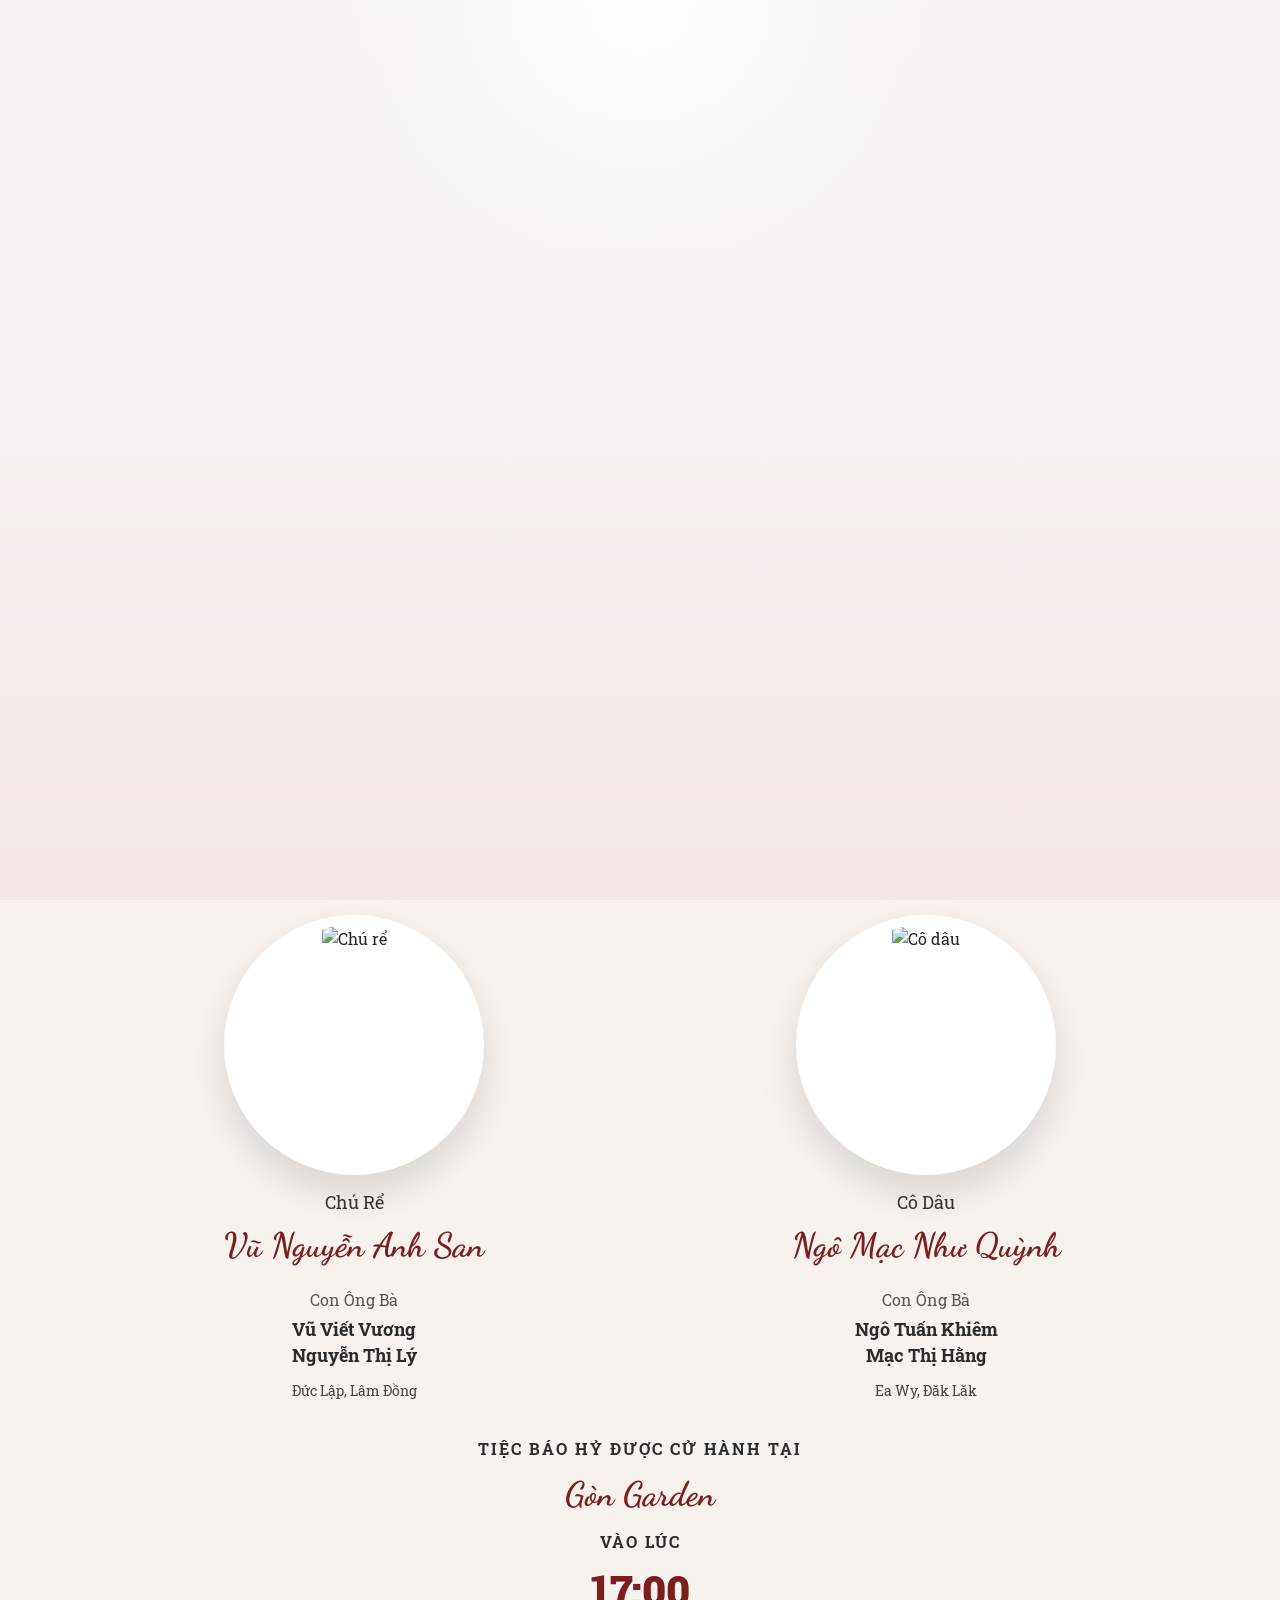
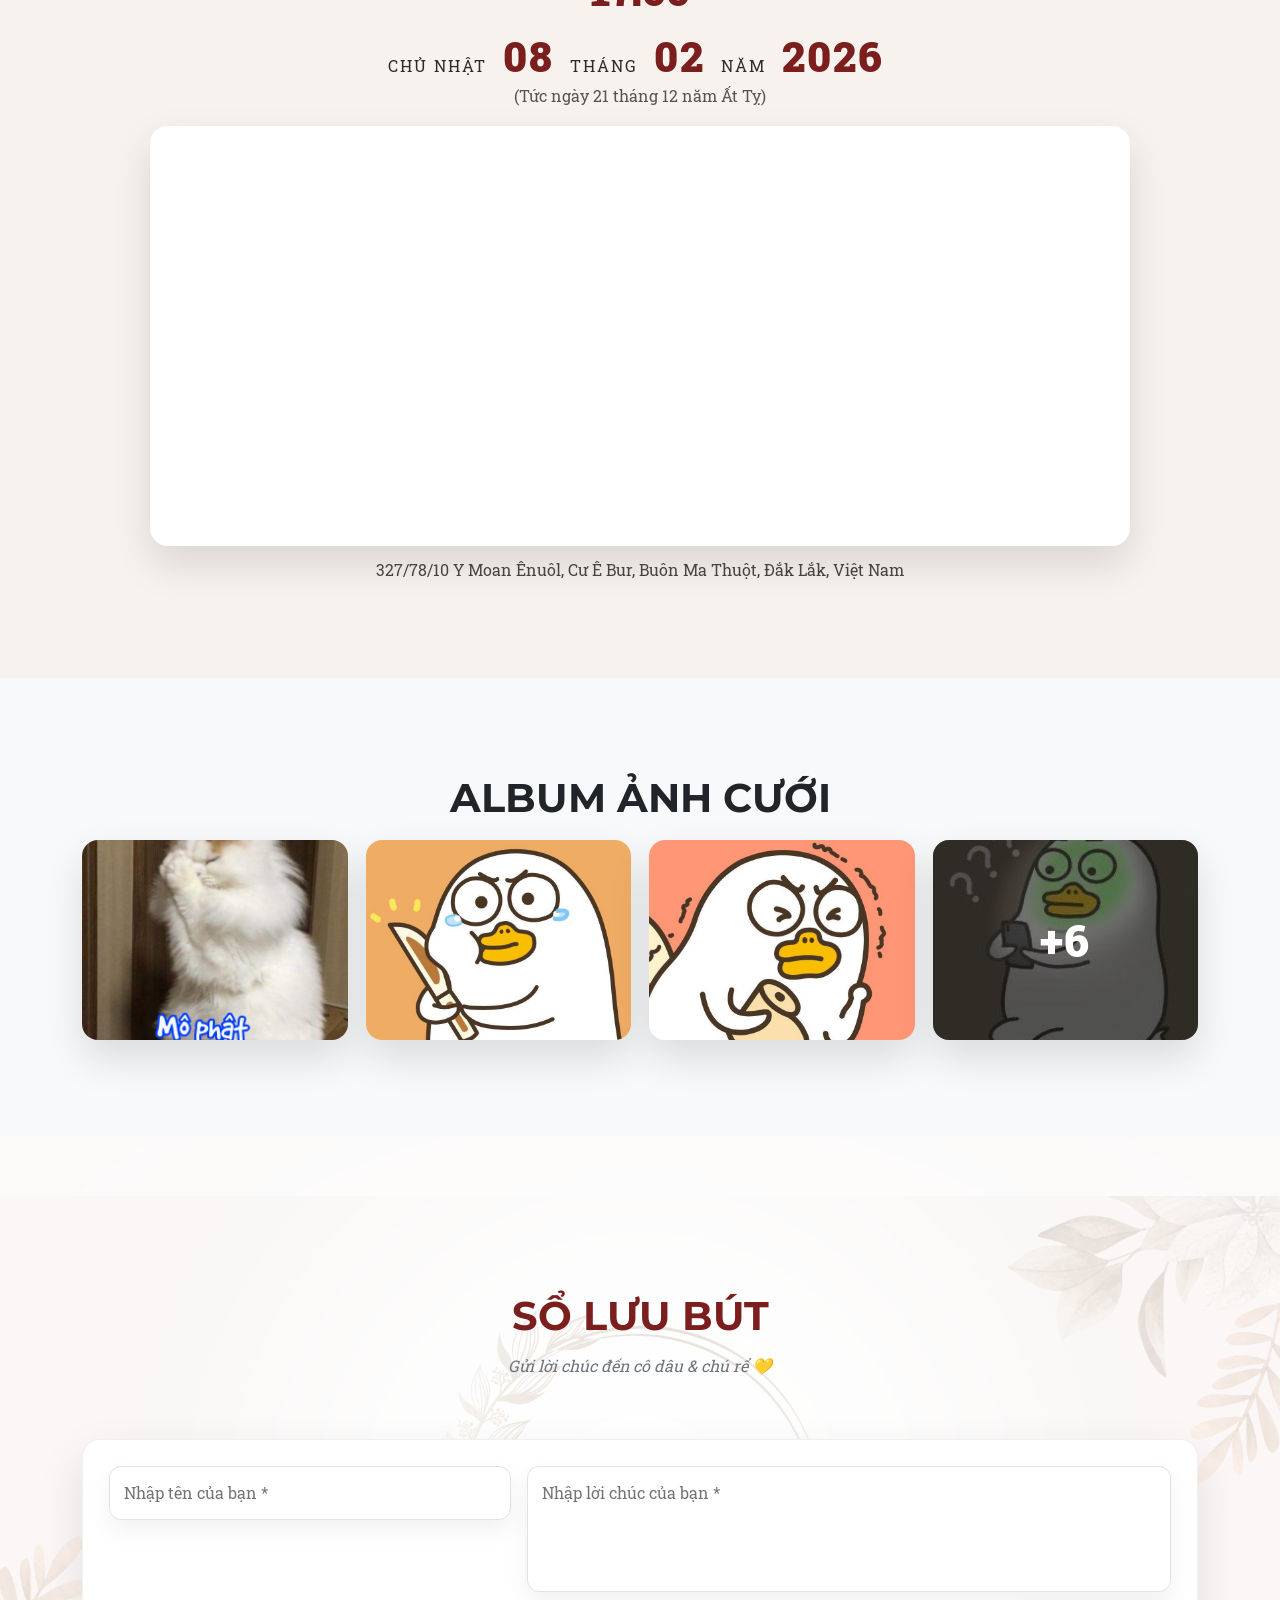
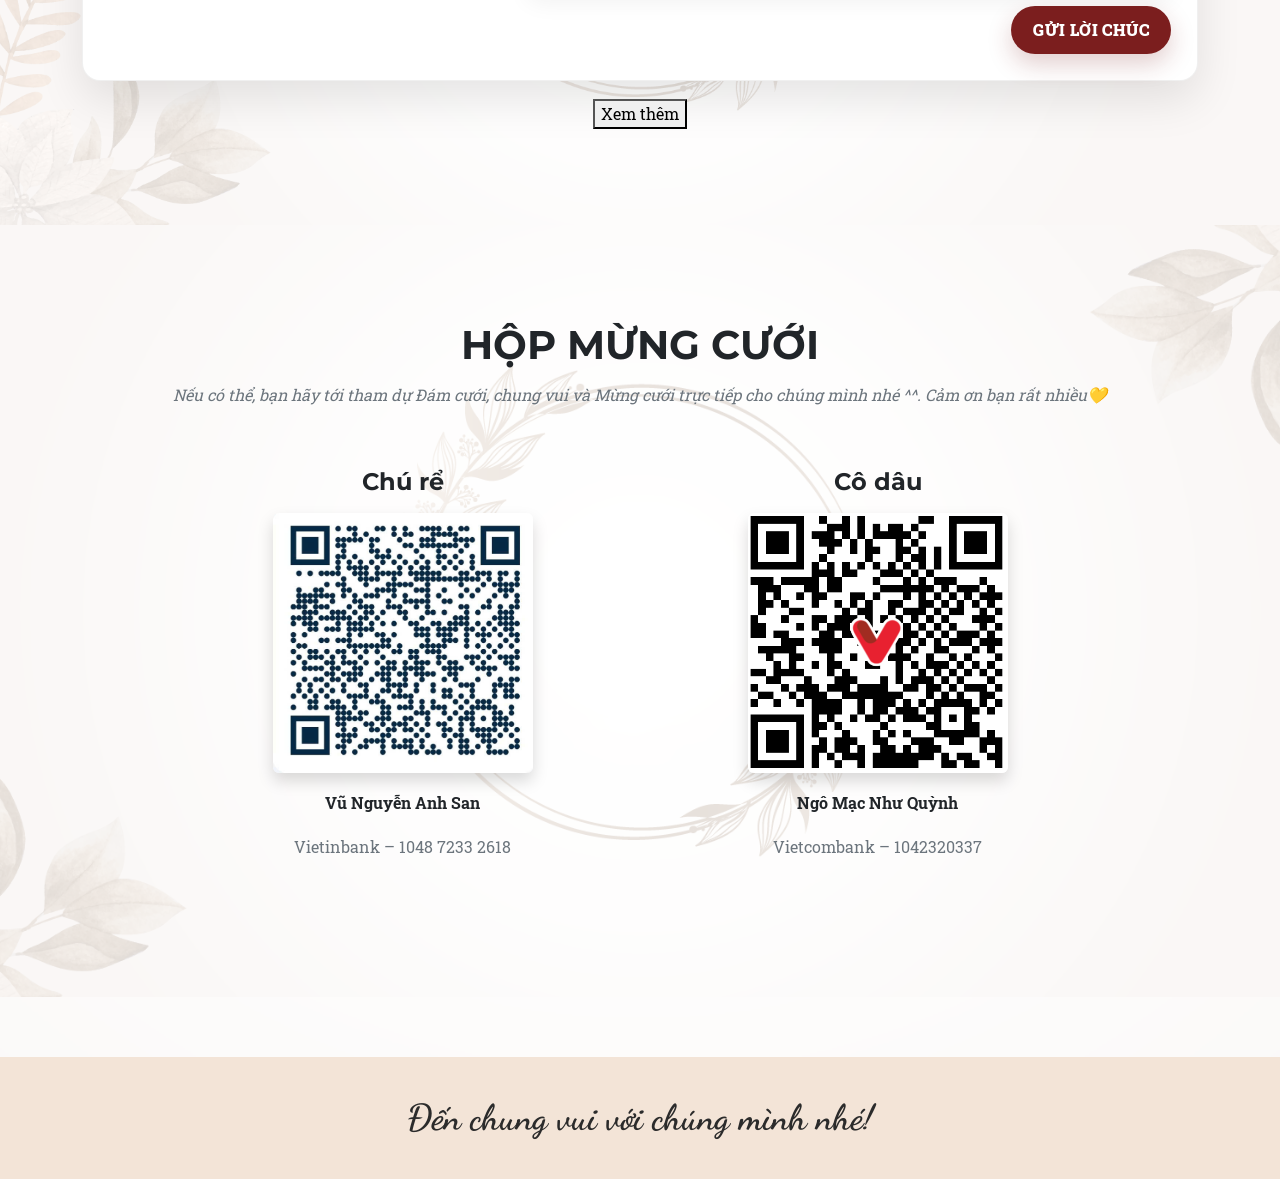
==== commit 767b75bc: "Update index.html" ====
--- a/index.html
+++ b/index.html
@@ -55,25 +55,20 @@
   <!-- Opening invitation -->
   <div class="mail-opening" id="mailOpening">
     <div class="mail-opening__bg"></div>
-
-    <div class="invite-scene" id="inviteScene">
-      <div class="mail-hint" id="mailHint">Vuốt lên để mở thiệp</div>
-
-      <div class="lux-envelope" id="luxEnvelope">
-        <div class="lux-card" id="luxCard">
-          <div class="lux-card__inner">
-            <p class="lux-kicker">SAVE THE DATE</p>
-            <h2 class="lux-title">Thiệp Mời<br>Thành Hôn</h2>
-            <p class="lux-names">Vũ Nguyễn Anh San &amp; Ngô Mạc Như Quỳnh</p>
-            <p class="lux-desc">
-              Trân trọng kính mời bạn cùng gia đình đến chung vui trong ngày hạnh phúc của chúng tôi.
-            </p>
-          </div>
-        </div>
-
-        <div class="lux-envelope__back"></div>
-        <div class="lux-envelope__front"></div>
-        <div class="lux-envelope__flap" id="luxFlap"></div>
+  
+    <div class="sealed-scene" id="sealedScene">
+      <div class="sealed-hint" id="sealedHint">Chạm vào dấu niêm để mở</div>
+  
+      <div class="sealed-envelope" id="sealedEnvelope">
+        <div class="sealed-envelope__paper"></div>
+  
+        <div class="sealed-envelope__body"></div>
+  
+        <div class="sealed-envelope__flap" id="sealedFlap"></div>
+  
+        <button class="sealed-envelope__seal" id="sealedSeal" type="button" aria-label="Mở thiệp">
+          <span class="sealed-envelope__seal-inner">Mở</span>
+        </button>
       </div>
     </div>
   </div>
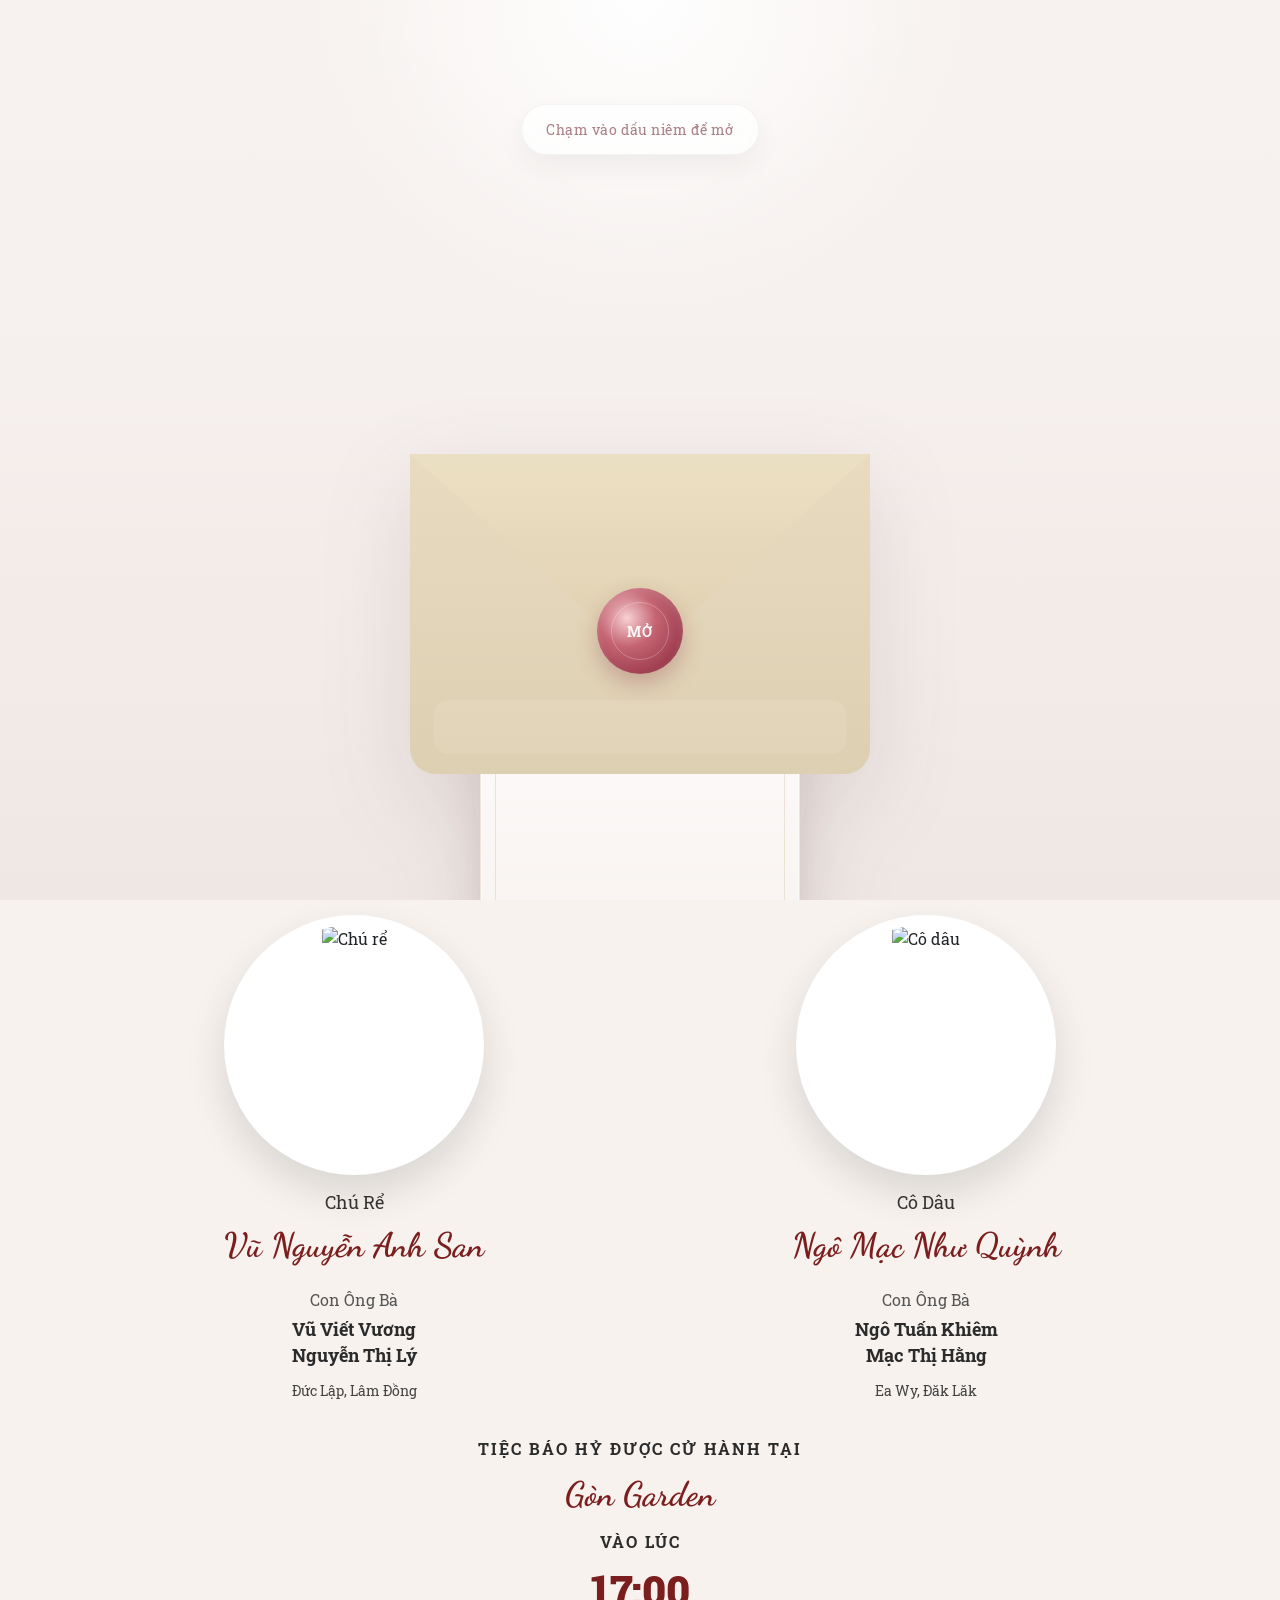
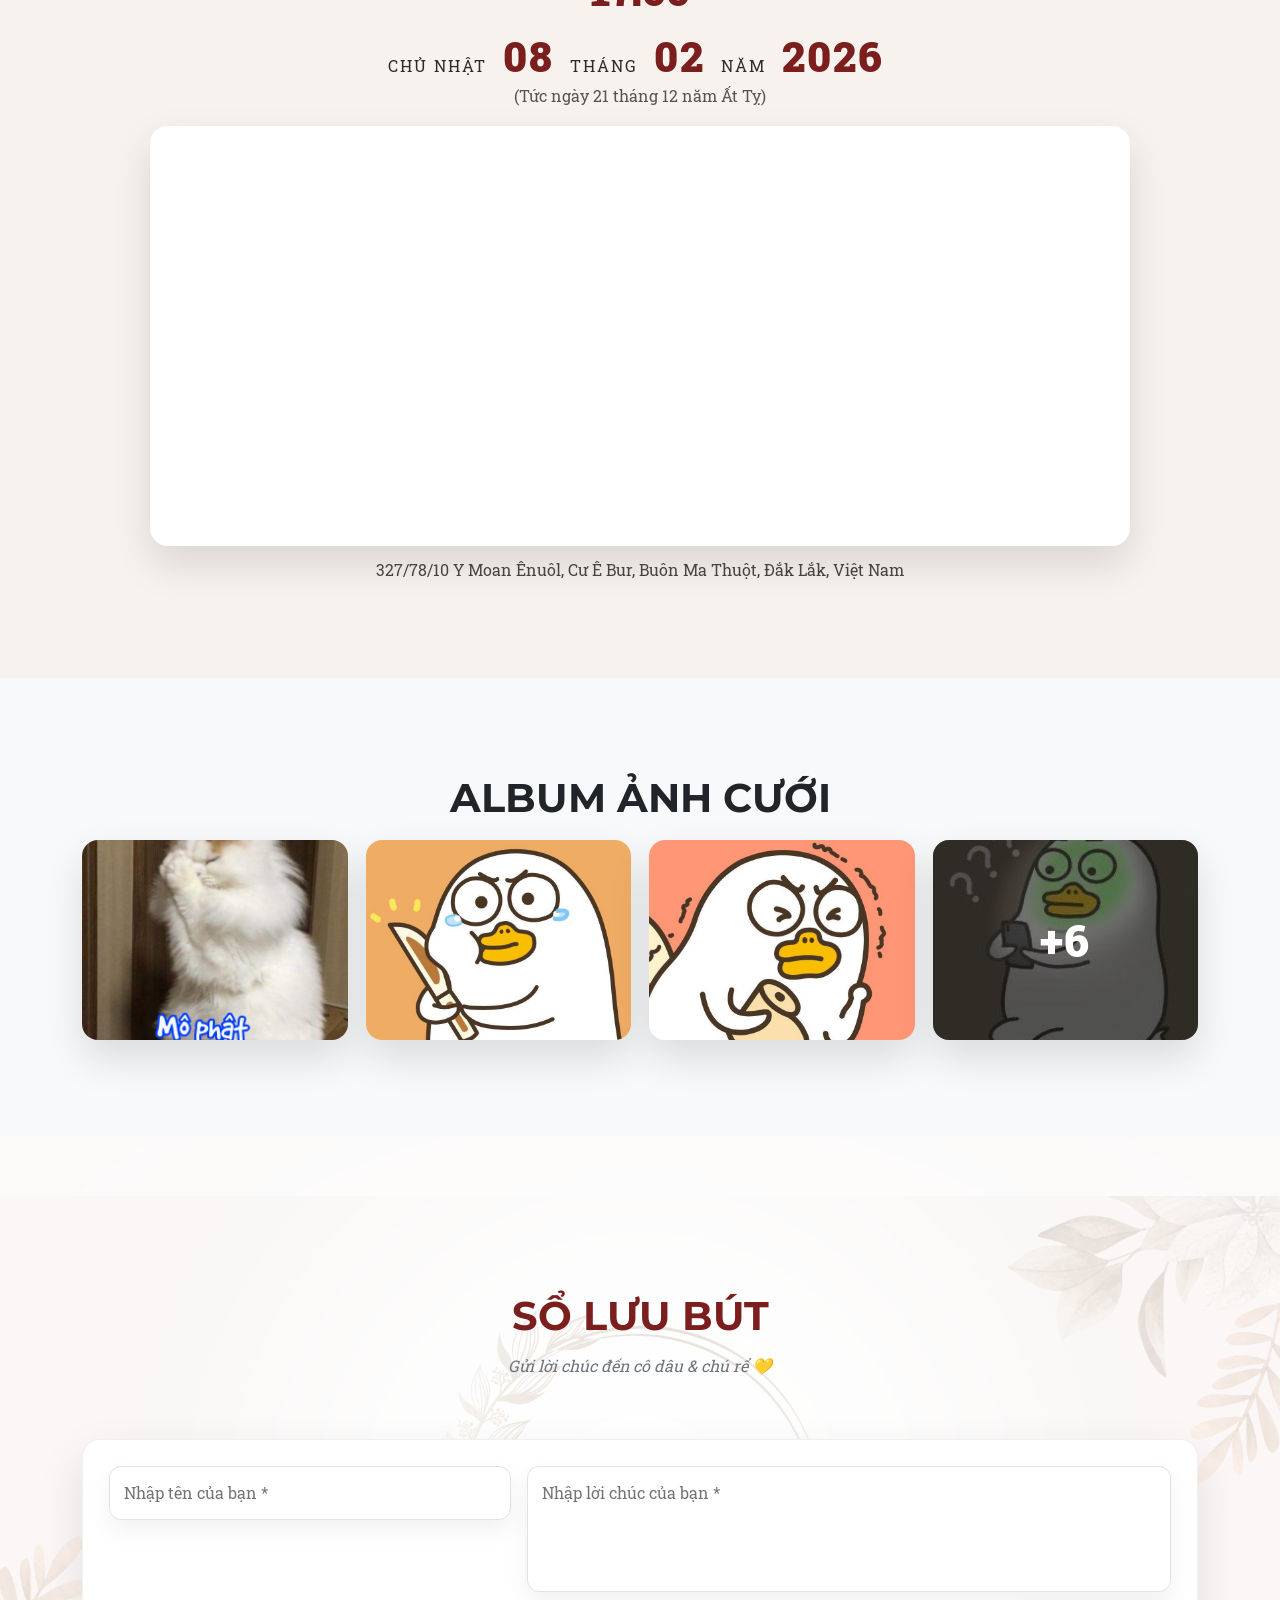
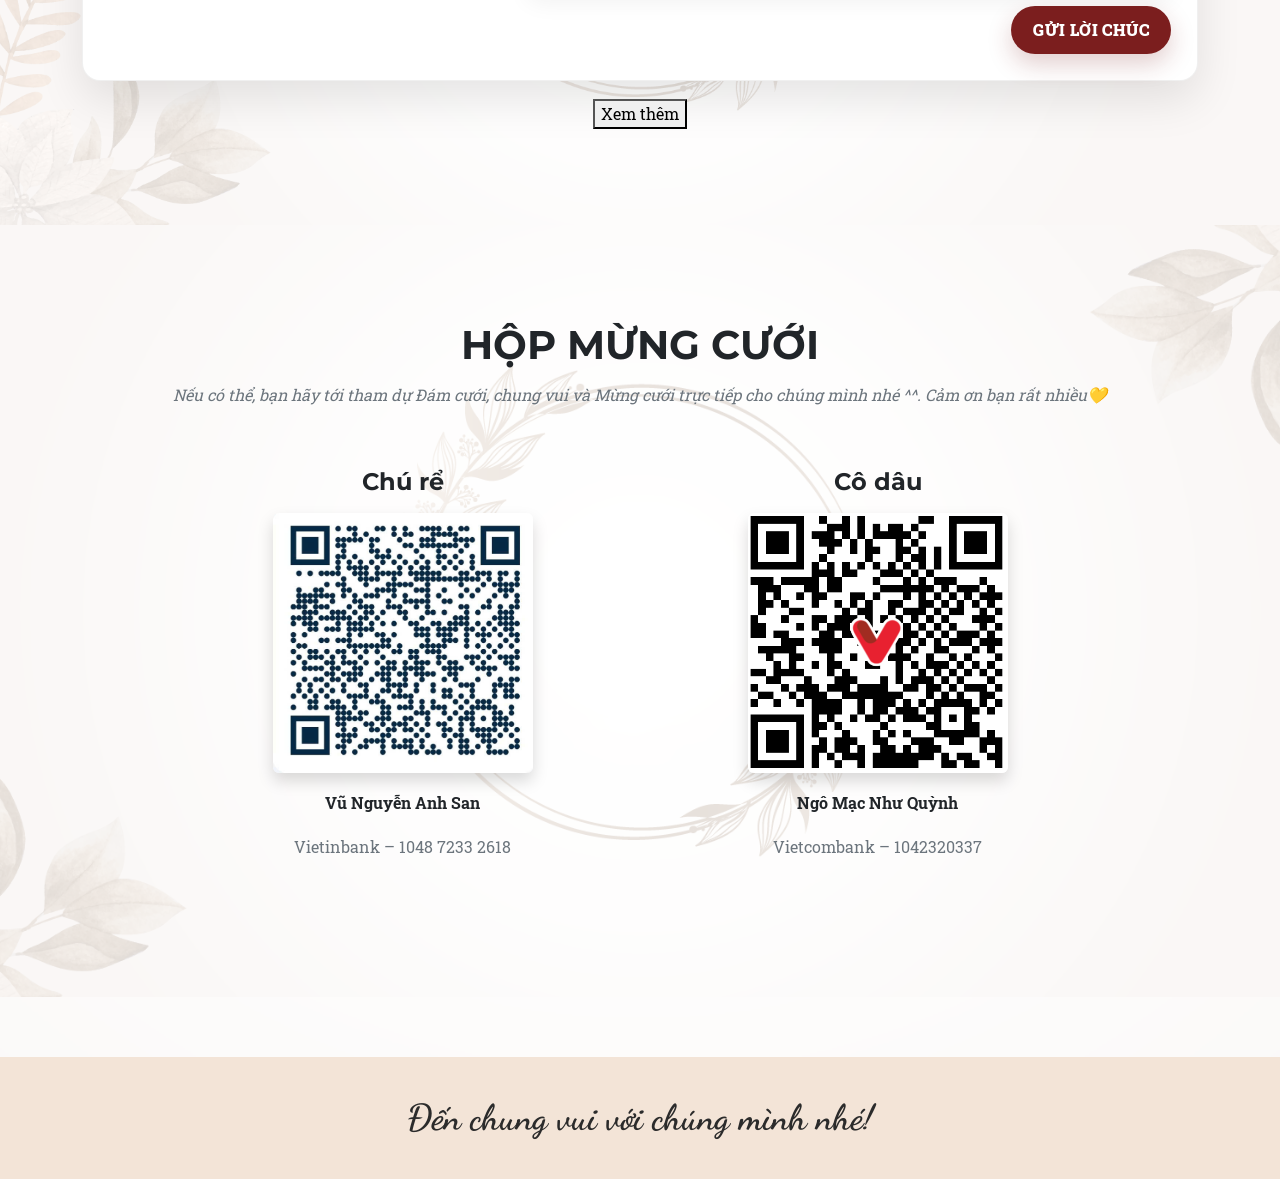
==== commit 5da1b338: "Update index.html" ====
--- a/index.html
+++ b/index.html
@@ -21,37 +21,6 @@
 </head>
 
 <body id="page-top">
-  <!-- Navigation -->
-  <nav class="navbar navbar-expand-lg navbar-dark fixed-top" id="mainNav">
-    <div class="container">
-      <a class="navbar-brand" href="#page-top">
-        <img src="assets/img/navbar-logo.png" alt="..." />
-      </a>
-
-      <button
-        class="navbar-toggler"
-        type="button"
-        data-bs-toggle="collapse"
-        data-bs-target="#navbarResponsive"
-        aria-controls="navbarResponsive"
-        aria-expanded="false"
-        aria-label="Toggle navigation"
-      >
-        Menu
-        <i class="fas fa-bars ms-1"></i>
-      </button>
-
-      <div class="collapse navbar-collapse" id="navbarResponsive">
-        <ul class="navbar-nav text-uppercase ms-auto py-4 py-lg-0">
-          <li class="nav-item"><a class="nav-link" href="#services">Happy Wedding</a></li>
-          <li class="nav-item"><a class="nav-link" href="#gallery">Ảnh cưới</a></li>
-          <li class="nav-item"><a class="nav-link" href="#guestbook">SỔ LƯU BÚT</a></li>
-          <li class="nav-item"><a class="nav-link" href="#gift">HỘP MỪNG CƯỚI</a></li>
-        </ul>
-      </div>
-    </div>
-  </nav>
-
   <!-- Opening invitation -->
   <div class="mail-opening" id="mailOpening">
     <div class="mail-opening__bg"></div>
@@ -72,6 +41,36 @@
       </div>
     </div>
   </div>
+  <!-- Navigation -->
+  <nav class="navbar navbar-expand-lg navbar-dark fixed-top" id="mainNav">
+    <div class="container">
+      <a class="navbar-brand" href="#page-top">
+        <img src="assets/img/navbar-logo.png" alt="..." />
+      </a>
+
+      <button
+        class="navbar-toggler"
+        type="button"
+        data-bs-toggle="collapse"
+        data-bs-target="#navbarResponsive"
+        aria-controls="navbarResponsive"
+        aria-expanded="false"
+        aria-label="Toggle navigation"
+      >
+        Menu
+        <i class="fas fa-bars ms-1"></i>
+      </button>
+
+      <div class="collapse navbar-collapse" id="navbarResponsive">
+        <ul class="navbar-nav text-uppercase ms-auto py-4 py-lg-0">
+          <li class="nav-item"><a class="nav-link" href="#services">Happy Wedding</a></li>
+          <li class="nav-item"><a class="nav-link" href="#gallery">Ảnh cưới</a></li>
+          <li class="nav-item"><a class="nav-link" href="#guestbook">SỔ LƯU BÚT</a></li>
+          <li class="nav-item"><a class="nav-link" href="#gift">HỘP MỪNG CƯỚI</a></li>
+        </ul>
+      </div>
+    </div>
+  </nav>
 
   <!-- Masthead -->
   <header class="masthead">
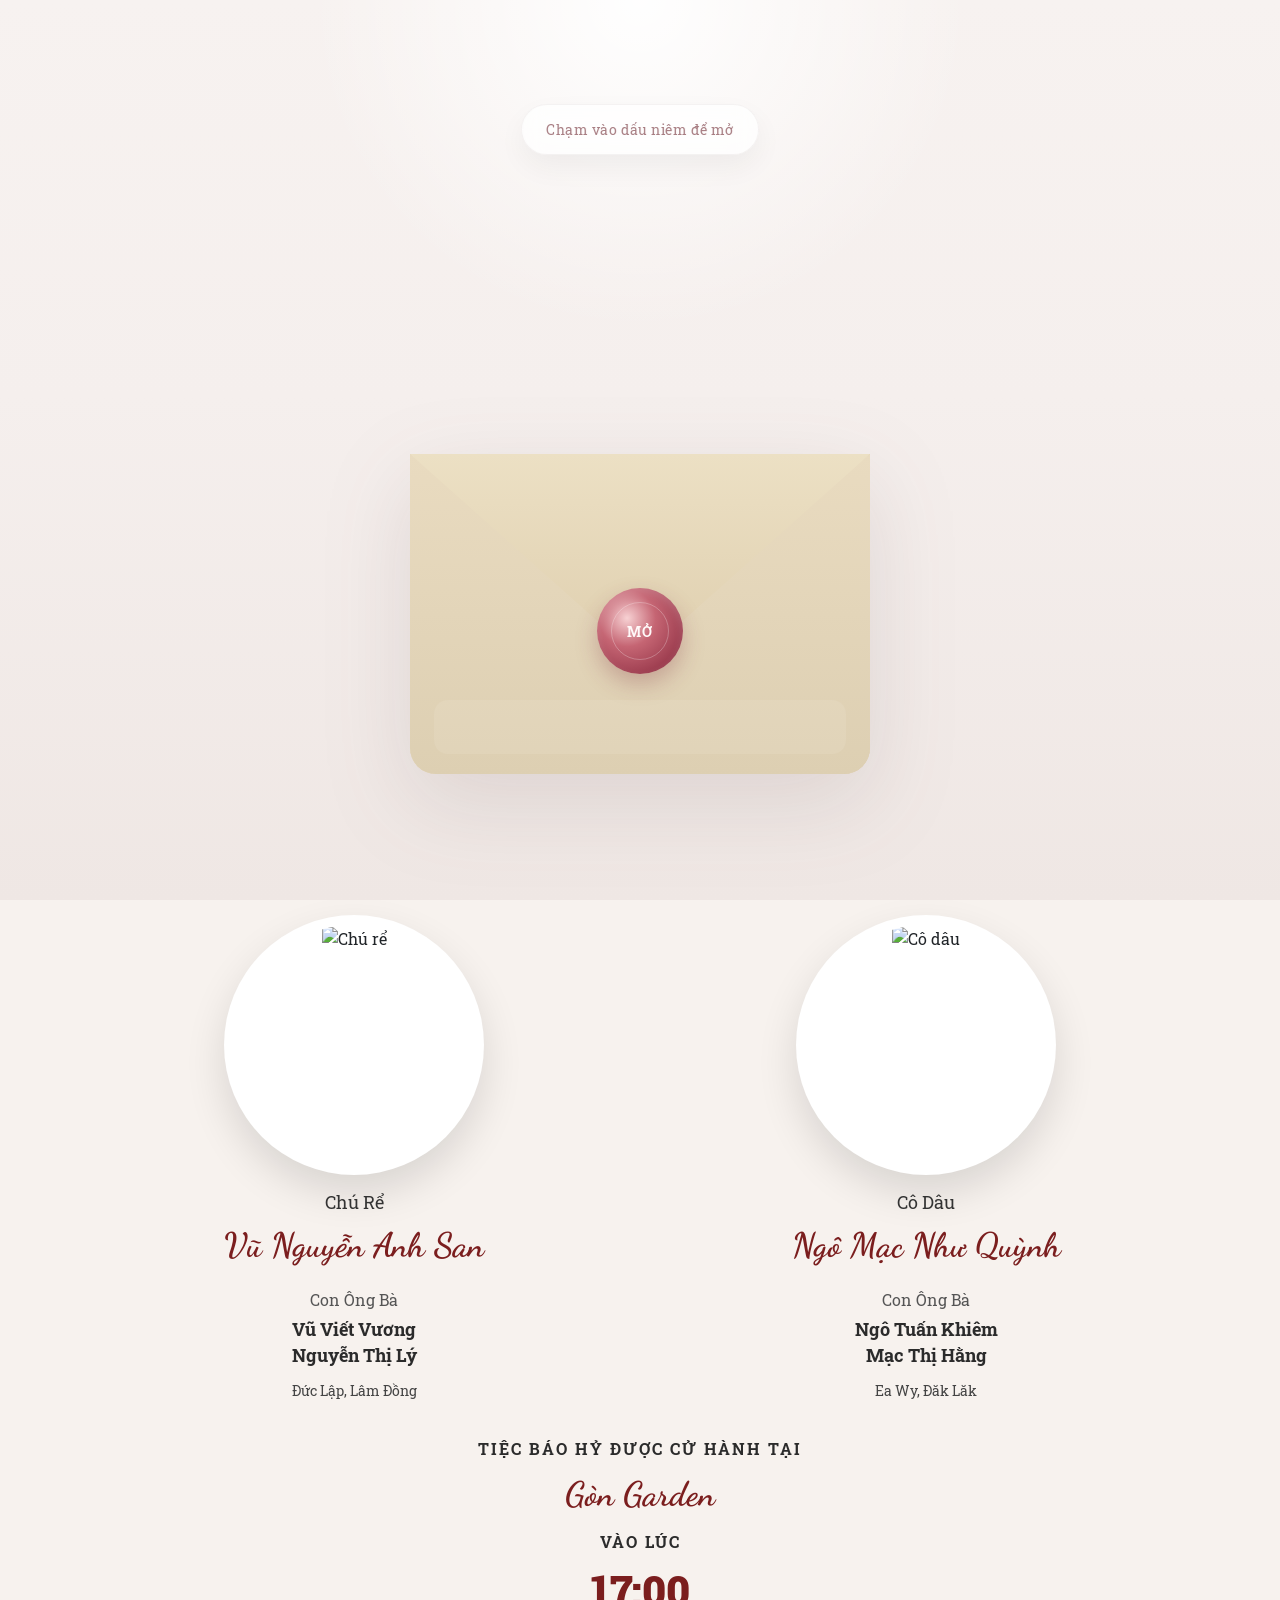
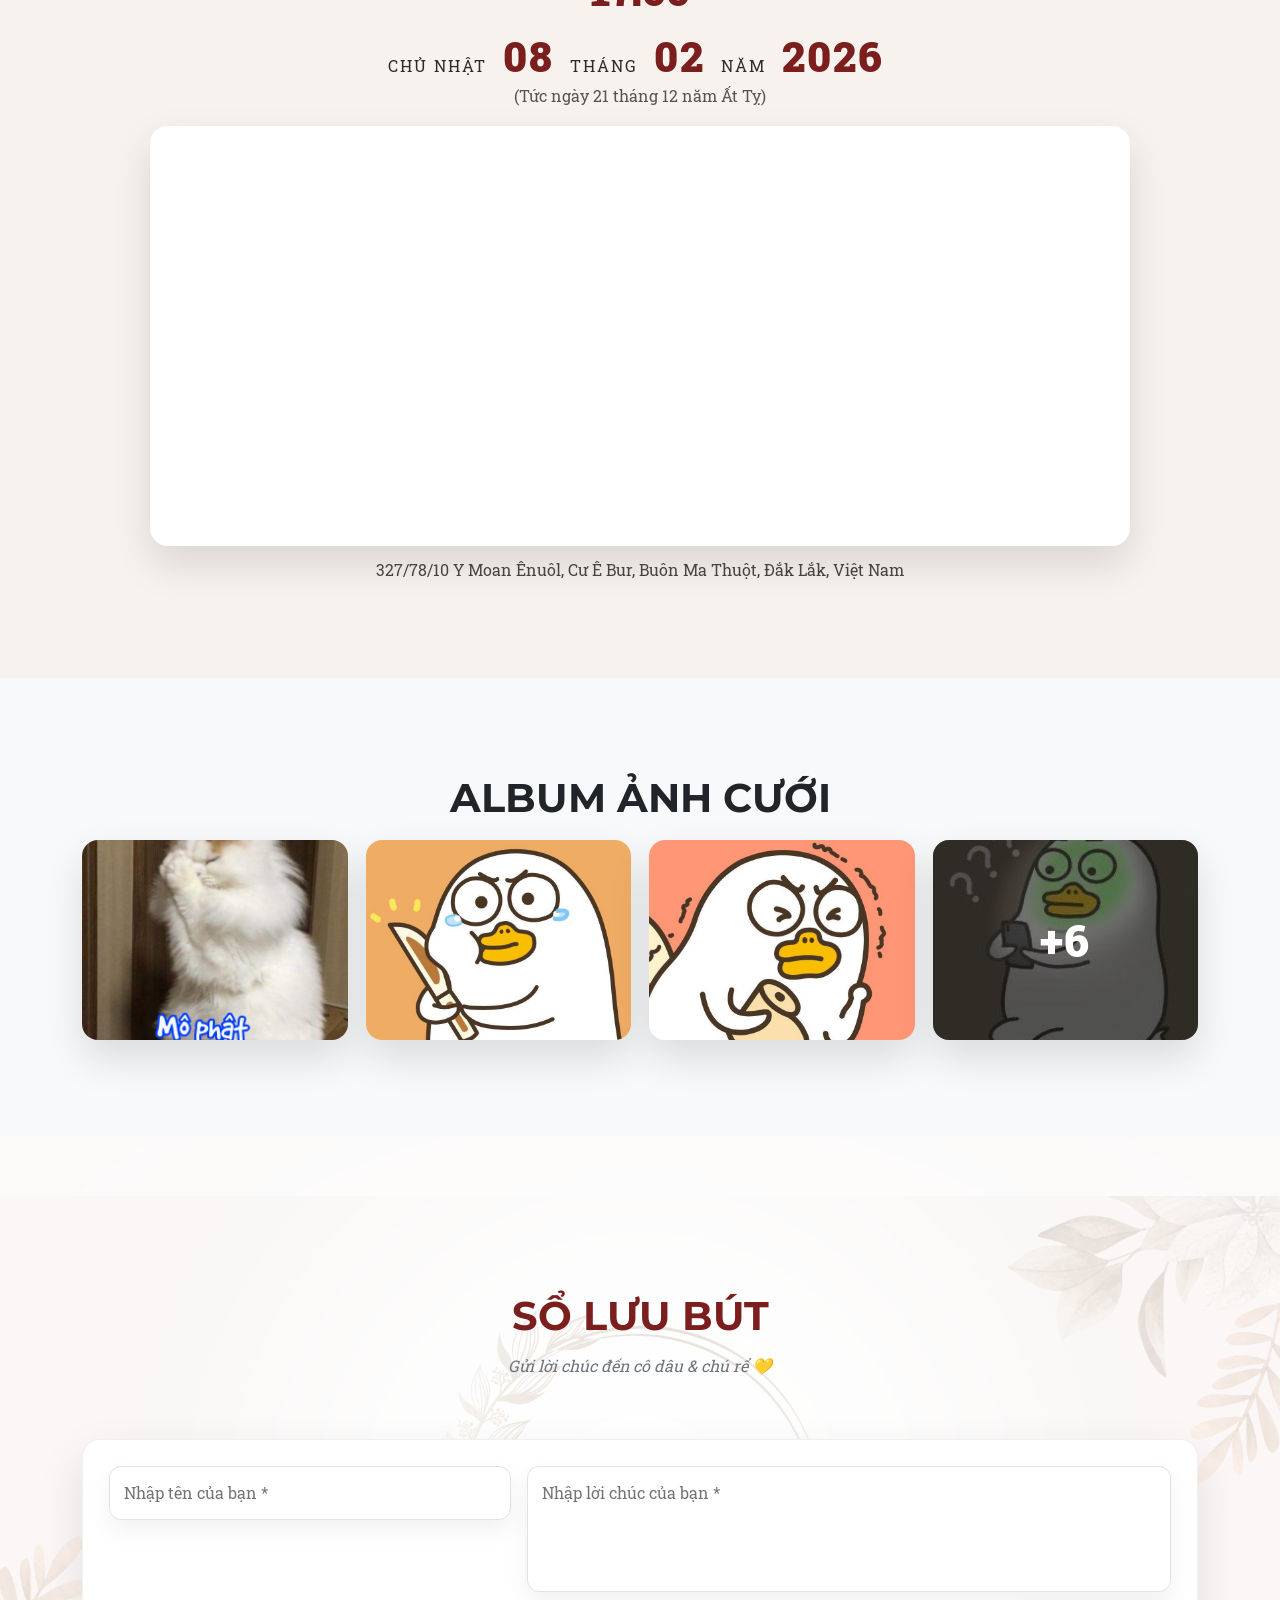
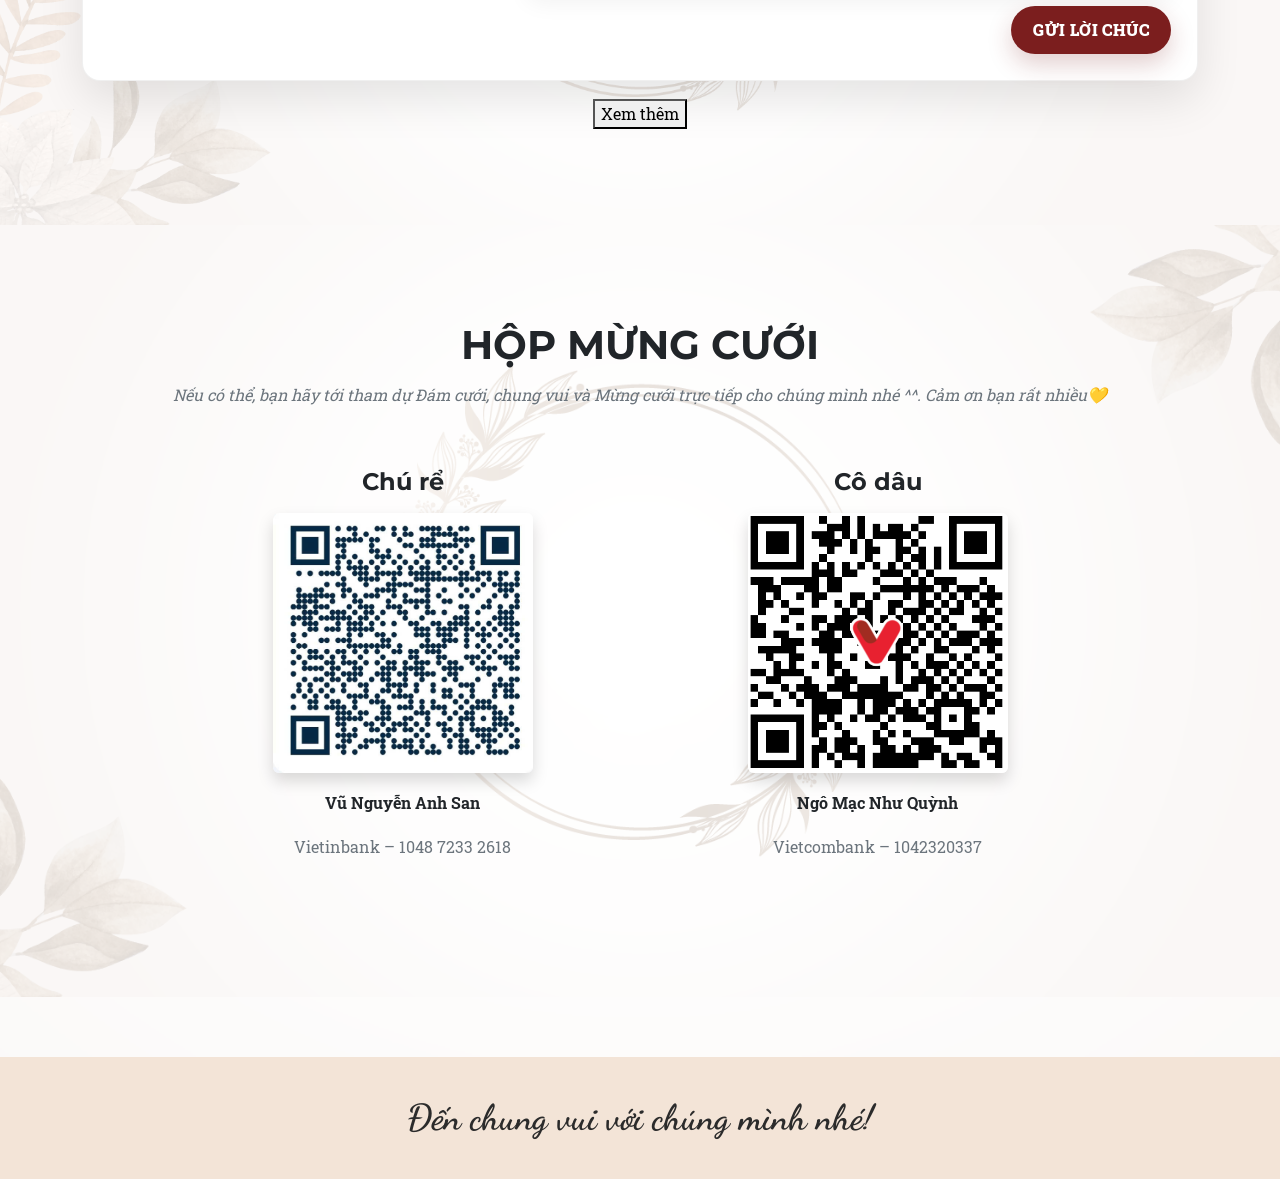
==== commit 9ed28d41: "Update index.html" ====
--- a/index.html
+++ b/index.html
@@ -29,10 +29,7 @@
       <div class="sealed-hint" id="sealedHint">Chạm vào dấu niêm để mở</div>
   
       <div class="sealed-envelope" id="sealedEnvelope">
-        <div class="sealed-envelope__paper"></div>
-  
         <div class="sealed-envelope__body"></div>
-  
         <div class="sealed-envelope__flap" id="sealedFlap"></div>
   
         <button class="sealed-envelope__seal" id="sealedSeal" type="button" aria-label="Mở thiệp">
